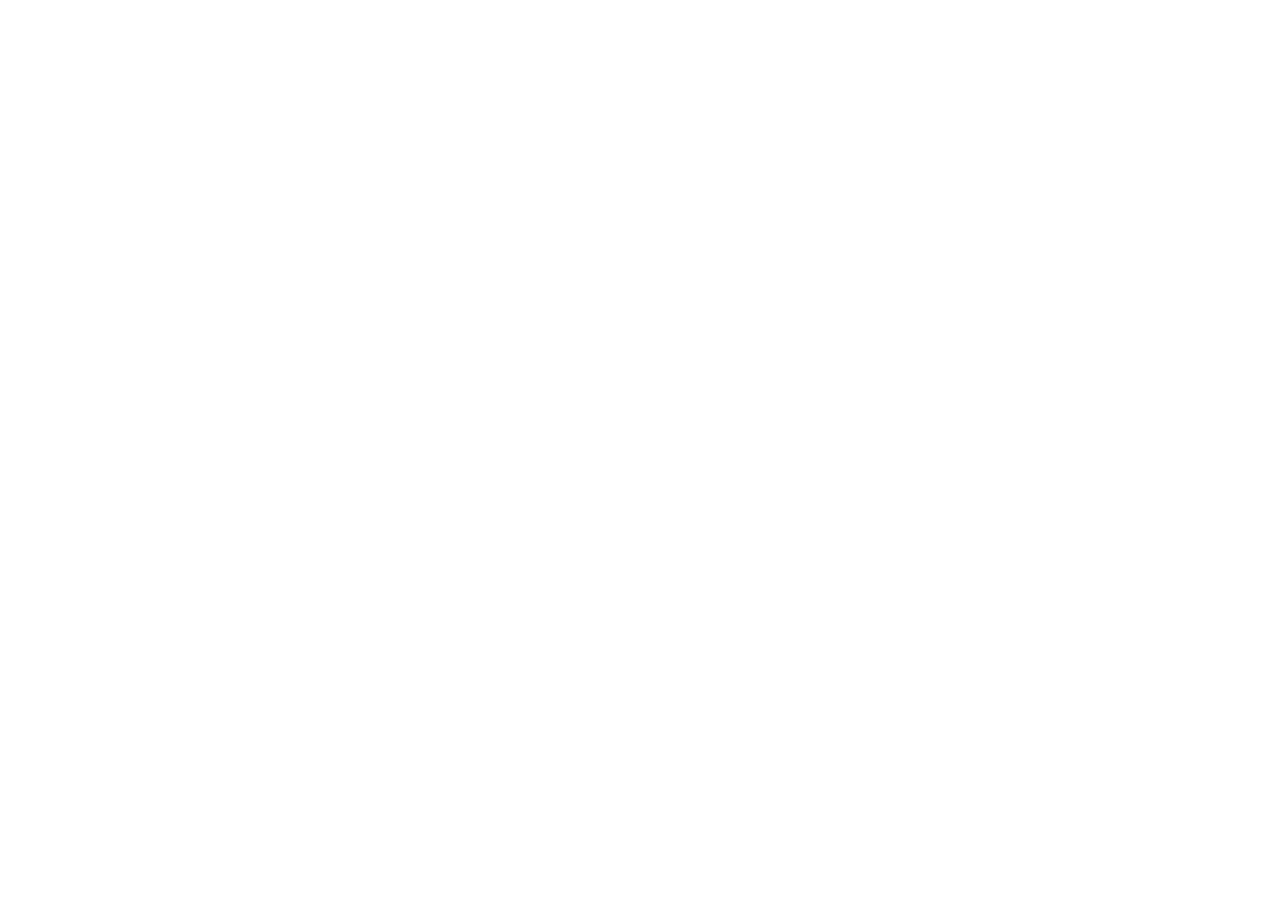
==== index.html @ a9262aef "Comenzamos" ====
<!DOCTYPE html>
<html lang="en">
<head>
    <meta charset="UTF-8">
    <meta name="viewport" content="width=device-width, initial-scale=1.0">
    <title>Document</title>
    <link rel="stylesheet" href="styles.css">
</head>
<body>
    <script src="script.js"></script>
</body>
</html>
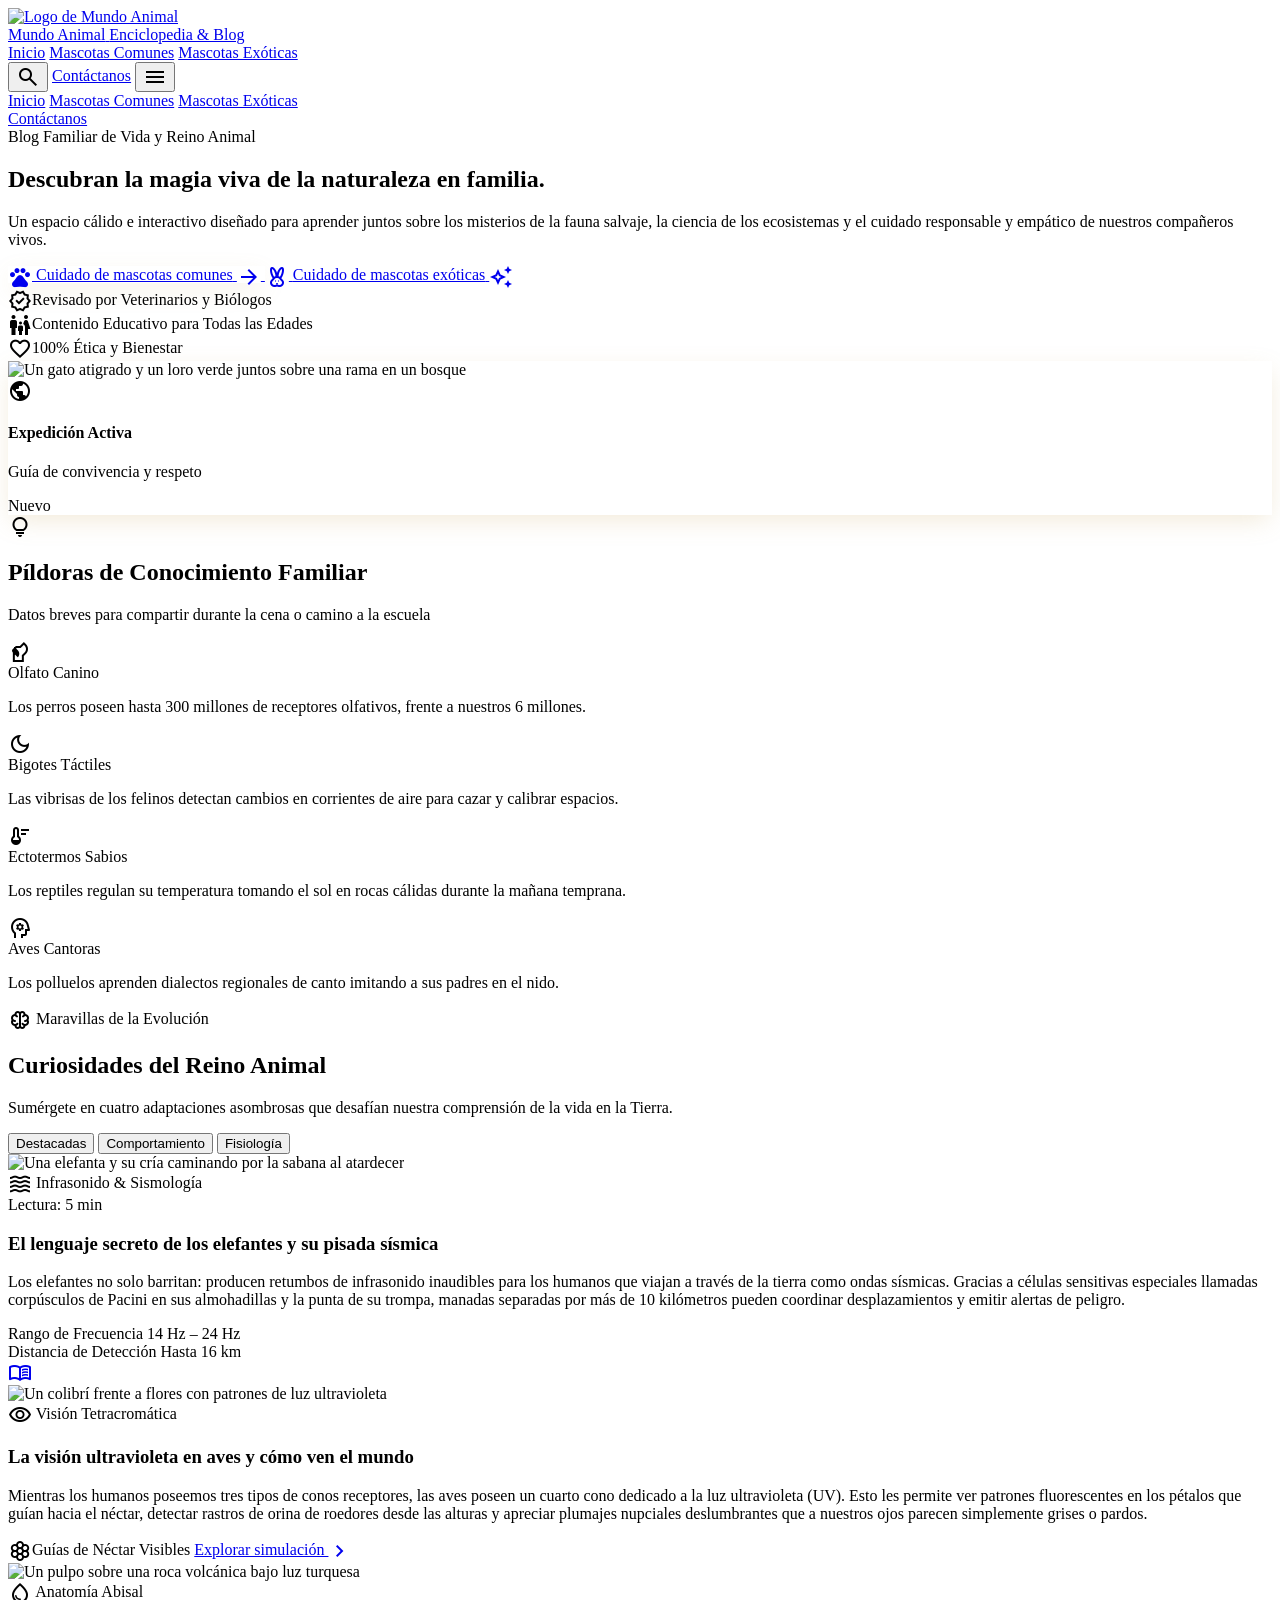
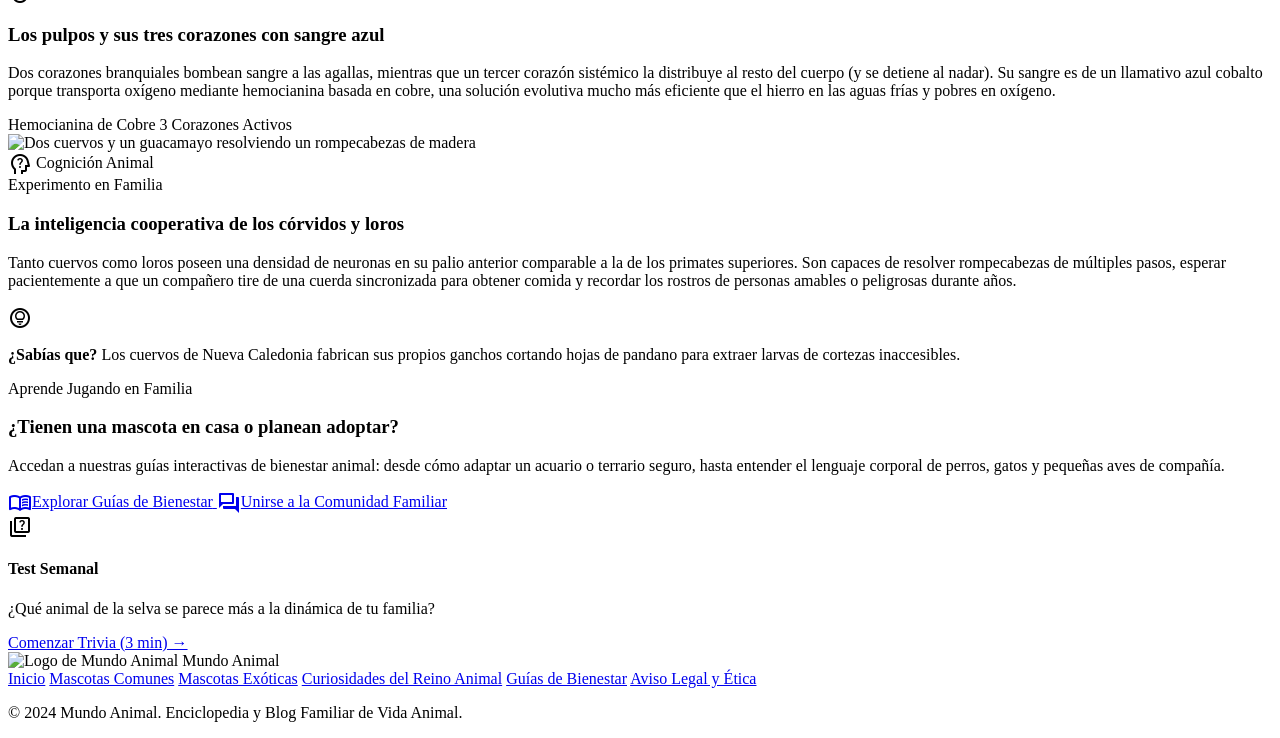
==== commit bbf113c7: "Actualiza proyecto Mundo Animal" ====
--- a/index.html
+++ b/index.html
@@ -3,9 +3,337 @@
 <head>
     <meta charset="UTF-8">
     <meta name="viewport" content="width=device-width, initial-scale=1.0">
-    <title>Document</title>
+    <title>Mundo Animal - Blog Familiar de vida y reino animal </title>
+    <link href="https://fonts.googleapis.com" rel="preconnect">
+    <link crossorigin href="https://fonts.gstatic.com" rel="preconnect">
+    <link href="https://fonts.googleapis.com/css2?family=Plus+Jakarta+Sans:wght@400;500;600;700;800&display=swap" rel="stylesheet">
+     <link href="https://fonts.googleapis.com/css2?family=Material+Symbols+Outlined:wght,FILL@100..700,0..1&display=swap" rel="stylesheet">
+
+<!-- Tailwind (CDN) y tu JavaScript (script.js lleva la configuración de Tailwind, por eso va aquí) -->
+    <script src="https://cdn.tailwindcss.com?plugins=forms,container-queries"></script>
+    <script src="script.js"></script> 
     <link rel="stylesheet" href="styles.css">
+
 </head>
+<body class="bg-background text-on-surface antialiased selection:bg-primary selection:text-surface min-h-screen flex flex-col">
+
+<!-- ================= ENCABEZADO ================= -->
+<header class="bg-surface/90 backdrop-blur-md top-0 sticky z-50 shadow-md">
+  <div class="flex justify-between items-center w-full px-6 md:px-10 max-w-7xl mx-auto h-20">
+    <a class="flex items-center gap-3 group" href="#">
+      <img alt="Logo de Mundo Animal" class="w-11 h-11 rounded-lg border border-outline-variant/40 object-cover shadow-sm group-hover:border-primary transition-colors" src="https://lh3.googleusercontent.com/aida/[base64]">
+      <div class="flex flex-col">
+        <span class="text-headline-md font-headline-md font-extrabold text-primary tracking-wide">Mundo Animal</span>
+        <span class="text-label-sm font-label-sm text-tertiary hidden sm:inline -mt-1 tracking-widest uppercase">Enciclopedia &amp; Blog</span>
+      </div>
+    </a>
+
+    <!-- Navegación escritorio -->
+    <nav class="hidden md:flex items-center space-x-6 text-label-lg font-label-lg">
+      <a class="text-primary font-bold border-b-2 border-primary pb-1" href="#">Inicio</a>
+      <a class="text-on-surface-variant hover:text-primary transition-colors pb-1" href="#">Mascotas Comunes</a>
+      <a class="text-on-surface-variant hover:text-primary transition-colors pb-1" href="#">Mascotas Exóticas</a>
+    </nav>
+
+    <div class="flex items-center space-x-3">
+      <button aria-label="Buscar" class="w-10 h-10 rounded-full flex items-center justify-center hover:text-primary hover:bg-surface-container transition-all text-on-surface-variant">
+        <span class="material-symbols-outlined">search</span>
+      </button>
+      <a class="hidden sm:inline-flex items-center justify-center px-4 py-2 rounded-lg bg-surface-container-high border border-primary/30 text-primary hover:bg-primary hover:text-surface transition-all font-label-lg text-label-lg" href="#">Contáctanos</a>
+      <button aria-label="Abrir menú" aria-expanded="false" class="md:hidden w-10 h-10 rounded-lg flex items-center justify-center text-on-surface hover:text-primary hover:bg-surface-container" id="mobile-toggle">
+        <span class="material-symbols-outlined">menu</span>
+      </button>
+    </div>
+  </div>
+
+  <!-- Menú móvil -->
+  <div class="hidden md:hidden px-6 pt-2 pb-6 bg-surface-container-low border-b border-outline-variant/30 space-y-3" id="mobile-menu">
+    <a class="block py-2 text-primary font-bold border-l-2 border-primary pl-3" href="#">Inicio</a>
+    <a class="block py-2 text-on-surface-variant hover:text-primary pl-3" href="#">Mascotas Comunes</a>
+    <a class="block py-2 text-on-surface-variant hover:text-primary pl-3" href="#">Mascotas Exóticas</a>
+    <div class="pt-2">
+      <a class="w-full inline-flex justify-center items-center py-2.5 rounded-lg bg-primary text-surface font-label-lg text-label-lg font-bold" href="#">Contáctanos</a>
+    </div>
+  </div>
+</header>
+
+<main class="flex-grow">
+
+  <!-- ================= HERO ================= -->
+  <section class="relative overflow-hidden pt-12 md:pt-20 pb-16 md:pb-24 px-6 md:px-10 max-w-7xl mx-auto">
+    <div class="absolute -top-24 left-1/4 w-96 h-96 bg-tertiary-container/10 rounded-full blur-3xl pointer-events-none -z-10"></div>
+    <div class="absolute top-1/3 -right-20 w-96 h-96 bg-secondary-container/20 rounded-full blur-3xl pointer-events-none -z-10"></div>
+
+    <div class="grid grid-cols-1 lg:grid-cols-12 gap-10 items-center">
+      <div class="lg:col-span-7 space-y-6">
+        <div class="inline-flex items-center gap-2 px-3 py-1 rounded-full bg-secondary-container/60 border border-outline-variant/40">
+          <span class="w-2 h-2 rounded-full bg-tertiary animate-pulse"></span>
+          <span class="text-label-sm font-label-sm text-primary tracking-wider uppercase">Blog Familiar de Vida y Reino Animal</span>
+        </div>
+
+        <h1 class="text-headline-xl-mobile md:text-display-lg font-display-lg text-on-background tracking-tight">
+          Descubran la magia viva de la <span class="text-primary underline decoration-primary/40 underline-offset-8">naturaleza</span> en familia.
+        </h1>
+
+        <p class="text-body-lg font-body-lg text-on-surface-variant max-w-2xl leading-relaxed">
+          Un espacio cálido e interactivo diseñado para aprender juntos sobre los misterios de la fauna salvaje, la ciencia de los ecosistemas y el cuidado responsable y empático de nuestros compañeros vivos.
+        </p>
+
+        <div class="pt-4 flex flex-col sm:flex-row gap-4">
+          <a class="inline-flex items-center justify-center gap-3 px-6 py-4 rounded-xl bg-primary text-on-primary-fixed font-label-lg text-label-lg font-bold gold-glow gold-glow-hover transition-all group" href="#">
+            <span class="material-symbols-outlined text-on-primary-fixed">pets</span>
+            <span>Cuidado de mascotas comunes</span>
+            <span class="material-symbols-outlined group-hover:translate-x-1 transition-transform">arrow_forward</span>
+          </a>
+          <a class="inline-flex items-center justify-center gap-3 px-6 py-4 rounded-xl bg-surface-container-high border-2 border-primary/80 text-primary font-label-lg text-label-lg font-bold hover:bg-secondary-container/40 hover:border-tertiary transition-all group shadow-md" href="#">
+            <span class="material-symbols-outlined text-tertiary">cruelty_free</span>
+            <span>Cuidado de mascotas exóticas</span>
+            <span class="material-symbols-outlined text-tertiary group-hover:translate-x-1 transition-transform">auto_awesome</span>
+          </a>
+        </div>
+
+        <div class="pt-4 flex flex-wrap items-center gap-6 text-on-surface-variant text-label-sm font-label-sm border-t border-outline-variant/30">
+          <div class="flex items-center gap-2"><span class="material-symbols-outlined text-tertiary">verified</span><span>Revisado por Veterinarios y Biólogos</span></div>
+          <div class="flex items-center gap-2"><span class="material-symbols-outlined text-primary">family_restroom</span><span>Contenido Educativo para Todas las Edades</span></div>
+          <div class="flex items-center gap-2"><span class="material-symbols-outlined text-secondary">favorite</span><span>100% Ética y Bienestar</span></div>
+        </div>
+      </div>
+
+      <div class="lg:col-span-5 relative">
+        <div class="relative mx-auto rounded-3xl p-3 bg-surface-container-low border border-primary/20 gold-glow">
+          <div class="relative overflow-hidden rounded-2xl h-[420px]">
+            <img alt="Un gato atigrado y un loro verde juntos sobre una rama en un bosque" class="w-full h-full object-cover" src="https://lh3.googleusercontent.com/aida-public/[base64]">
+            <div class="absolute inset-0 bg-gradient-to-t from-surface-container-lowest via-transparent to-transparent"></div>
+            <div class="absolute bottom-4 left-4 right-4 bg-surface/90 backdrop-blur-md p-4 rounded-xl border border-outline-variant/30 flex items-center justify-between">
+              <div class="flex items-center gap-3">
+                <div class="w-10 h-10 rounded-lg bg-secondary-container flex items-center justify-center text-secondary">
+                  <span class="material-symbols-outlined">public</span>
+                </div>
+                <div>
+                  <h4 class="text-headline-sm font-headline-sm text-primary leading-tight">Expedición Activa</h4>
+                  <p class="text-body-sm font-body-sm text-on-surface-variant">Guía de convivencia y respeto</p>
+                </div>
+              </div>
+              <span class="px-2.5 py-1 rounded-full bg-tertiary-container/30 text-tertiary text-label-sm font-label-sm border border-tertiary/30">Nuevo</span>
+            </div>
+          </div>
+          <div class="absolute -bottom-2 -left-2 w-8 h-8 border-b-2 border-l-2 border-primary rounded-bl-xl pointer-events-none"></div>
+          <div class="absolute -top-2 -right-2 w-8 h-8 border-t-2 border-r-2 border-tertiary rounded-tr-xl pointer-events-none"></div>
+        </div>
+      </div>
+    </div>
+  </section>
+
+  <!-- ================= PÍLDORAS DE CONOCIMIENTO ================= -->
+  <section class="py-6 bg-surface-container-lowest/80 border-y border-outline-variant/20">
+    <div class="max-w-7xl mx-auto px-6 md:px-10">
+      <div class="flex flex-col md:flex-row md:items-center justify-between gap-4 mb-4">
+        <div class="flex items-center gap-2">
+          <span class="material-symbols-outlined text-primary">lightbulb</span>
+          <h2 class="text-headline-sm font-headline-sm text-on-background">Píldoras de Conocimiento Familiar</h2>
+        </div>
+        <p class="text-body-sm font-body-sm text-on-surface-variant">Datos breves para compartir durante la cena o camino a la escuela</p>
+      </div>
+
+      <div class="grid grid-cols-1 sm:grid-cols-2 lg:grid-cols-4 gap-4">
+        <div class="p-4 rounded-xl bg-surface-container border border-outline-variant/30 flex items-start gap-3 hover:border-primary/50 transition-colors">
+          <div class="w-8 h-8 rounded-full bg-primary/20 text-primary flex items-center justify-center shrink-0 mt-0.5"><span class="material-symbols-outlined text-sm">sound_detection_dog_barking</span></div>
+          <div>
+            <span class="text-label-sm font-label-sm text-tertiary">Olfato Canino</span>
+            <p class="text-body-sm font-body-sm text-on-surface mt-1">Los perros poseen hasta 300 millones de receptores olfativos, frente a nuestros 6 millones.</p>
+          </div>
+        </div>
+        <div class="p-4 rounded-xl bg-surface-container border border-outline-variant/30 flex items-start gap-3 hover:border-primary/50 transition-colors">
+          <div class="w-8 h-8 rounded-full bg-tertiary/20 text-tertiary flex items-center justify-center shrink-0 mt-0.5"><span class="material-symbols-outlined text-sm">dark_mode</span></div>
+          <div>
+            <span class="text-label-sm font-label-sm text-primary">Bigotes Táctiles</span>
+            <p class="text-body-sm font-body-sm text-on-surface mt-1">Las vibrisas de los felinos detectan cambios en corrientes de aire para cazar y calibrar espacios.</p>
+          </div>
+        </div>
+        <div class="p-4 rounded-xl bg-surface-container border border-outline-variant/30 flex items-start gap-3 hover:border-primary/50 transition-colors">
+          <div class="w-8 h-8 rounded-full bg-secondary-container text-secondary flex items-center justify-center shrink-0 mt-0.5"><span class="material-symbols-outlined text-sm">thermostat</span></div>
+          <div>
+            <span class="text-label-sm font-label-sm text-secondary">Ectotermos Sabios</span>
+            <p class="text-body-sm font-body-sm text-on-surface mt-1">Los reptiles regulan su temperatura tomando el sol en rocas cálidas durante la mañana temprana.</p>
+          </div>
+        </div>
+        <div class="p-4 rounded-xl bg-surface-container border border-outline-variant/30 flex items-start gap-3 hover:border-primary/50 transition-colors">
+          <div class="w-8 h-8 rounded-full bg-primary/20 text-primary flex items-center justify-center shrink-0 mt-0.5"><span class="material-symbols-outlined text-sm">psychology</span></div>
+          <div>
+            <span class="text-label-sm font-label-sm text-tertiary">Aves Cantoras</span>
+            <p class="text-body-sm font-body-sm text-on-surface mt-1">Los polluelos aprenden dialectos regionales de canto imitando a sus padres en el nido.</p>
+          </div>
+        </div>
+      </div>
+    </div>
+  </section>
+
+  <!-- ================= CURIOSIDADES DEL REINO ANIMAL ================= -->
+  <section class="py-16 md:py-24 px-6 md:px-10 max-w-7xl mx-auto">
+    <div class="flex flex-col md:flex-row md:items-end justify-between mb-12 gap-6">
+      <div>
+        <div class="inline-flex items-center gap-2 px-3 py-1 rounded-full bg-surface-container border border-tertiary/30 mb-3">
+          <span class="material-symbols-outlined text-tertiary text-sm">neurology</span>
+          <span class="text-label-sm font-label-sm text-tertiary uppercase tracking-wider">Maravillas de la Evolución</span>
+        </div>
+        <h2 class="text-headline-xl-mobile md:text-headline-xl font-headline-xl text-on-background">Curiosidades del Reino Animal</h2>
+        <p class="text-body-md font-body-md text-on-surface-variant max-w-xl mt-2">Sumérgete en cuatro adaptaciones asombrosas que desafían nuestra comprensión de la vida en la Tierra.</p>
+      </div>
+
+      <!-- Filtros (los maneja script.js) -->
+      <div class="flex flex-wrap items-center gap-2">
+        <button class="px-4 py-1.5 rounded-full bg-tertiary text-surface-container-lowest font-label-md text-label-md font-bold transition-all" data-filtro="todas">Destacadas</button>
+        <button class="px-4 py-1.5 rounded-full bg-secondary-container/50 text-primary border border-outline-variant/30 font-label-md text-label-md hover:bg-secondary-container transition-all" data-filtro="comportamiento">Comportamiento</button>
+        <button class="px-4 py-1.5 rounded-full bg-secondary-container/50 text-primary border border-outline-variant/30 font-label-md text-label-md hover:bg-secondary-container transition-all" data-filtro="fisiologia">Fisiología</button>
+      </div>
+    </div>
+
+    <div class="grid grid-cols-1 md:grid-cols-12 gap-6">
+
+      <!-- Tarjeta 1: Elefantes -->
+      <article class="md:col-span-7 rounded-2xl bg-surface-container-low border border-primary/20 p-6 flex flex-col justify-between hover:border-primary/60 transition-all group overflow-hidden relative" data-categoria="comportamiento">
+        <div class="relative overflow-hidden rounded-xl h-64 mb-6">
+          <img alt="Una elefanta y su cría caminando por la sabana al atardecer" class="w-full h-full object-cover group-hover:scale-105 transition-transform duration-500" src="https://lh3.googleusercontent.com/aida-public/[base64]">
+          <div class="absolute top-3 left-3 px-3 py-1 rounded-full bg-surface-container-lowest/80 backdrop-blur-md border border-tertiary/40 flex items-center gap-1.5">
+            <span class="material-symbols-outlined text-tertiary text-xs">waves</span>
+            <span class="text-label-sm font-label-sm text-tertiary">Infrasonido &amp; Sismología</span>
+          </div>
+          <div class="absolute bottom-3 right-3 px-2.5 py-1 rounded bg-surface/90 text-primary text-label-sm font-label-sm">Lectura: 5 min</div>
+        </div>
+        <div class="space-y-3">
+          <h3 class="text-headline-md font-headline-md text-primary group-hover:text-primary-fixed transition-colors">El lenguaje secreto de los elefantes y su pisada sísmica</h3>
+          <p class="text-body-md font-body-md text-on-surface-variant leading-relaxed">Los elefantes no solo barritan: producen retumbos de infrasonido inaudibles para los humanos que viajan a través de la tierra como ondas sísmicas. Gracias a células sensitivas especiales llamadas corpúsculos de Pacini en sus almohadillas y la punta de su trompa, manadas separadas por más de 10 kilómetros pueden coordinar desplazamientos y emitir alertas de peligro.</p>
+          <div class="mt-4 p-4 rounded-xl bg-secondary-container/40 border-t-2 border-tertiary flex items-center justify-between">
+            <div>
+              <span class="text-label-sm font-label-sm text-tertiary block">Rango de Frecuencia</span>
+              <span class="text-headline-sm font-headline-sm text-primary font-bold">14 Hz – 24 Hz</span>
+            </div>
+            <div class="text-right">
+              <span class="text-label-sm font-label-sm text-secondary block">Distancia de Detección</span>
+              <span class="text-headline-sm font-headline-sm text-on-surface font-bold">Hasta 16 km</span>
+            </div>
+            <a class="p-2 rounded-lg bg-surface-container hover:bg-tertiary hover:text-surface transition-colors text-primary flex items-center justify-center" href="#"><span class="material-symbols-outlined">menu_book</span></a>
+          </div>
+        </div>
+      </article>
+
+      <!-- Tarjeta 2: Visión UV -->
+      <article class="md:col-span-5 rounded-2xl bg-surface-container-low border border-primary/20 p-6 flex flex-col justify-between hover:border-tertiary/60 transition-all group overflow-hidden" data-categoria="fisiologia">
+        <div class="relative overflow-hidden rounded-xl h-48 mb-5">
+          <img alt="Un colibrí frente a flores con patrones de luz ultravioleta" class="w-full h-full object-cover group-hover:scale-105 transition-transform duration-500" src="https://lh3.googleusercontent.com/aida-public/[base64]">
+          <div class="absolute top-3 left-3 px-3 py-1 rounded-full bg-surface-container-lowest/80 backdrop-blur-md border border-secondary/40 flex items-center gap-1.5">
+            <span class="material-symbols-outlined text-secondary text-xs">visibility</span>
+            <span class="text-label-sm font-label-sm text-secondary">Visión Tetracromática</span>
+          </div>
+        </div>
+        <div class="space-y-3">
+          <h3 class="text-headline-md font-headline-md text-primary group-hover:text-tertiary transition-colors">La visión ultravioleta en aves y cómo ven el mundo</h3>
+          <p class="text-body-sm font-body-sm text-on-surface-variant leading-relaxed">Mientras los humanos poseemos tres tipos de conos receptores, las aves poseen un cuarto cono dedicado a la luz ultravioleta (UV). Esto les permite ver patrones fluorescentes en los pétalos que guían hacia el néctar, detectar rastros de orina de roedores desde las alturas y apreciar plumajes nupciales deslumbrantes que a nuestros ojos parecen simplemente grises o pardos.</p>
+          <div class="pt-2 flex items-center justify-between border-t border-outline-variant/30 text-label-sm font-label-sm">
+            <span class="text-tertiary flex items-center gap-1"><span class="material-symbols-outlined text-xs">filter_vintage</span>Guías de Néctar Visibles</span>
+            <a class="text-primary hover:text-tertiary flex items-center gap-1 font-bold" href="#">Explorar simulación <span class="material-symbols-outlined text-xs">chevron_right</span></a>
+          </div>
+        </div>
+      </article>
+
+      <!-- Tarjeta 3: Pulpos -->
+      <article class="md:col-span-5 rounded-2xl bg-surface-container-low border border-primary/20 p-6 flex flex-col justify-between hover:border-tertiary/60 transition-all group overflow-hidden" data-categoria="fisiologia">
+        <div class="relative overflow-hidden rounded-xl h-48 mb-5">
+          <img alt="Un pulpo sobre una roca volcánica bajo luz turquesa" class="w-full h-full object-cover group-hover:scale-105 transition-transform duration-500" src="https://lh3.googleusercontent.com/aida-public/[base64]">
+          <div class="absolute top-3 left-3 px-3 py-1 rounded-full bg-surface-container-lowest/80 backdrop-blur-md border border-tertiary/40 flex items-center gap-1.5">
+            <span class="material-symbols-outlined text-tertiary text-xs">water_drop</span>
+            <span class="text-label-sm font-label-sm text-tertiary">Anatomía Abisal</span>
+          </div>
+        </div>
+        <div class="space-y-3">
+          <h3 class="text-headline-md font-headline-md text-primary group-hover:text-tertiary transition-colors">Los pulpos y sus tres corazones con sangre azul</h3>
+          <p class="text-body-sm font-body-sm text-on-surface-variant leading-relaxed">Dos corazones branquiales bombean sangre a las agallas, mientras que un tercer corazón sistémico la distribuye al resto del cuerpo (y se detiene al nadar). Su sangre es de un llamativo azul cobalto porque transporta oxígeno mediante hemocianina basada en cobre, una solución evolutiva mucho más eficiente que el hierro en las aguas frías y pobres en oxígeno.</p>
+          <div class="pt-2 flex items-center justify-between border-t border-outline-variant/30 text-label-sm font-label-sm">
+            <span class="text-tertiary">Hemocianina de Cobre</span>
+            <span class="text-primary font-bold">3 Corazones Activos</span>
+          </div>
+        </div>
+      </article>
+
+      <!-- Tarjeta 4: Córvidos y loros -->
+      <article class="md:col-span-7 rounded-2xl bg-surface-container-low border border-primary/20 p-6 flex flex-col justify-between hover:border-primary/60 transition-all group overflow-hidden" data-categoria="comportamiento">
+        <div class="relative overflow-hidden rounded-xl h-64 mb-6">
+          <img alt="Dos cuervos y un guacamayo resolviendo un rompecabezas de madera" class="w-full h-full object-cover group-hover:scale-105 transition-transform duration-500" src="https://lh3.googleusercontent.com/aida-public/[base64]">
+          <div class="absolute top-3 left-3 px-3 py-1 rounded-full bg-surface-container-lowest/80 backdrop-blur-md border border-primary/40 flex items-center gap-1.5">
+            <span class="material-symbols-outlined text-primary text-xs">psychology_alt</span>
+            <span class="text-label-sm font-label-sm text-primary">Cognición Animal</span>
+          </div>
+          <div class="absolute bottom-3 right-3 px-2.5 py-1 rounded bg-surface/90 text-tertiary text-label-sm font-label-sm">Experimento en Familia</div>
+        </div>
+        <div class="space-y-3">
+          <h3 class="text-headline-md font-headline-md text-primary group-hover:text-primary-fixed transition-colors">La inteligencia cooperativa de los córvidos y loros</h3>
+          <p class="text-body-md font-body-md text-on-surface-variant leading-relaxed">Tanto cuervos como loros poseen una densidad de neuronas en su palio anterior comparable a la de los primates superiores. Son capaces de resolver rompecabezas de múltiples pasos, esperar pacientemente a que un compañero tire de una cuerda sincronizada para obtener comida y recordar los rostros de personas amables o peligrosas durante años.</p>
+          <div class="mt-4 p-4 rounded-xl bg-surface-container border border-outline-variant/30 flex items-center gap-4">
+            <div class="w-10 h-10 rounded-full bg-primary/20 flex items-center justify-center text-primary shrink-0"><span class="material-symbols-outlined">lightbulb_circle</span></div>
+            <p class="text-body-sm font-body-sm text-on-surface"><strong>¿Sabías que?</strong> Los cuervos de Nueva Caledonia fabrican sus propios ganchos cortando hojas de pandano para extraer larvas de cortezas inaccesibles.</p>
+          </div>
+        </div>
+      </article>
+
+    </div>
+  </section>
+
+  <!-- ================= BANNER DE COMUNIDAD ================= -->
+  <section class="py-12 bg-surface-container-lowest">
+    <div class="max-w-7xl mx-auto px-6 md:px-10">
+      <div class="rounded-3xl bg-gradient-to-r from-surface-container to-secondary-container/40 border border-primary/30 p-8 md:p-12 relative overflow-hidden">
+        <div class="absolute -right-10 -bottom-10 w-64 h-64 bg-tertiary/10 rounded-full blur-2xl pointer-events-none"></div>
+        <div class="grid grid-cols-1 lg:grid-cols-12 gap-8 items-center relative z-10">
+          <div class="lg:col-span-8 space-y-4">
+            <span class="text-label-sm font-label-sm text-tertiary uppercase tracking-widest font-bold">Aprende Jugando en Familia</span>
+            <h3 class="text-headline-lg font-headline-lg text-on-background">¿Tienen una mascota en casa o planean adoptar?</h3>
+            <p class="text-body-md font-body-md text-on-surface-variant max-w-2xl">Accedan a nuestras guías interactivas de bienestar animal: desde cómo adaptar un acuario o terrario seguro, hasta entender el lenguaje corporal de perros, gatos y pequeñas aves de compañía.</p>
+            <div class="pt-2 flex flex-wrap gap-3">
+              <a class="px-5 py-3 rounded-xl bg-primary text-on-primary-fixed font-label-lg text-label-lg font-bold hover:bg-primary-fixed transition-colors inline-flex items-center gap-2" href="#">
+                <span class="material-symbols-outlined text-sm">menu_book</span><span>Explorar Guías de Bienestar</span>
+              </a>
+              <a class="px-5 py-3 rounded-xl bg-surface-container-high border border-outline-variant/40 text-on-surface hover:text-primary font-label-lg text-label-lg font-bold transition-colors inline-flex items-center gap-2" href="#">
+                <span class="material-symbols-outlined text-sm">forum</span><span>Unirse a la Comunidad Familiar</span>
+              </a>
+            </div>
+          </div>
+          <div class="lg:col-span-4 flex justify-center lg:justify-end">
+            <div class="p-6 rounded-2xl bg-surface/90 border border-primary/20 text-center max-w-xs space-y-3 shadow-xl">
+              <div class="w-14 h-14 mx-auto rounded-full bg-primary/20 text-primary flex items-center justify-center"><span class="material-symbols-outlined text-2xl">quiz</span></div>
+              <h4 class="text-headline-sm font-headline-sm text-primary">Test Semanal</h4>
+              <p class="text-body-sm font-body-sm text-on-surface-variant">¿Qué animal de la selva se parece más a la dinámica de tu familia?</p>
+              <a class="inline-block text-tertiary font-label-md text-label-md font-bold hover:underline" href="#">Comenzar Trivia (3 min) →</a>
+            </div>
+          </div>
+        </div>
+      </div>
+    </div>
+  </section>
+</main>
+
+<!-- ================= PIE DE PÁGINA ================= -->
+<footer class="bg-surface-container-lowest border-t border-outline-variant/20">
+  <div class="w-full px-6 md:px-12 py-12 max-w-7xl mx-auto flex flex-col md:flex-row justify-between items-center gap-6">
+    <div class="flex items-center gap-3">
+      <img alt="Logo de Mundo Animal" class="w-9 h-9 rounded-md border border-outline-variant/30 object-cover" src="https://lh3.googleusercontent.com/aida/[base64]">
+      <span class="text-headline-sm font-headline-sm font-bold text-primary">Mundo Animal</span>
+    </div>
+    <nav class="flex flex-wrap justify-center gap-x-6 gap-y-2 text-label-md font-label-md text-on-surface-variant">
+      <a class="text-primary underline opacity-80 hover:opacity-100 transition-opacity" href="#">Inicio</a>
+      <a class="hover:text-primary opacity-80 hover:opacity-100 transition-opacity" href="#">Mascotas Comunes</a>
+      <a class="hover:text-primary opacity-80 hover:opacity-100 transition-opacity" href="#">Mascotas Exóticas</a>
+      <a class="hover:text-primary opacity-80 hover:opacity-100 transition-opacity" href="#">Curiosidades del Reino Animal</a>
+      <a class="hover:text-primary opacity-80 hover:opacity-100 transition-opacity" href="#">Guías de Bienestar</a>
+      <a class="hover:text-primary opacity-80 hover:opacity-100 transition-opacity" href="#">Aviso Legal y Ética</a>
+    </nav>
+    <div class="text-body-sm font-body-sm text-on-surface-variant text-center md:text-right">
+      <p>© 2024 Mundo Animal. Enciclopedia y Blog Familiar de Vida Animal.</p>
+    </div>
+  </div>
+</footer>
+
+</body>
+</html>
 <body>
     <script src="script.js"></script>
 </body>
--- a/styles.css
+++ b/styles.css
@@ -0,0 +1,24 @@
+.material-symbols-outlined {
+  font-variation-settings: 'FILL' 0, 'wght' 400, 'GRAD' 0, 'opsz' 24;
+  display: inline-block;
+  vertical-align: middle;
+  line-height: 1;
+}
+ 
+.gold-glow {
+  box-shadow: 0 8px 24px -4px rgba(201, 169, 97, 0.25);
+}
+ 
+.gold-glow-hover:hover {
+  box-shadow: 0 12px 28px -4px rgba(201, 169, 97, 0.4);
+}
+ 
+.turq-glow {
+  box-shadow: 0 8px 24px -4px rgba(42, 157, 143, 0.25);
+}
+ 
+/* Tarjetas ocultas por el filtro */
+.card-oculta {
+  display: none;
+}
+ 
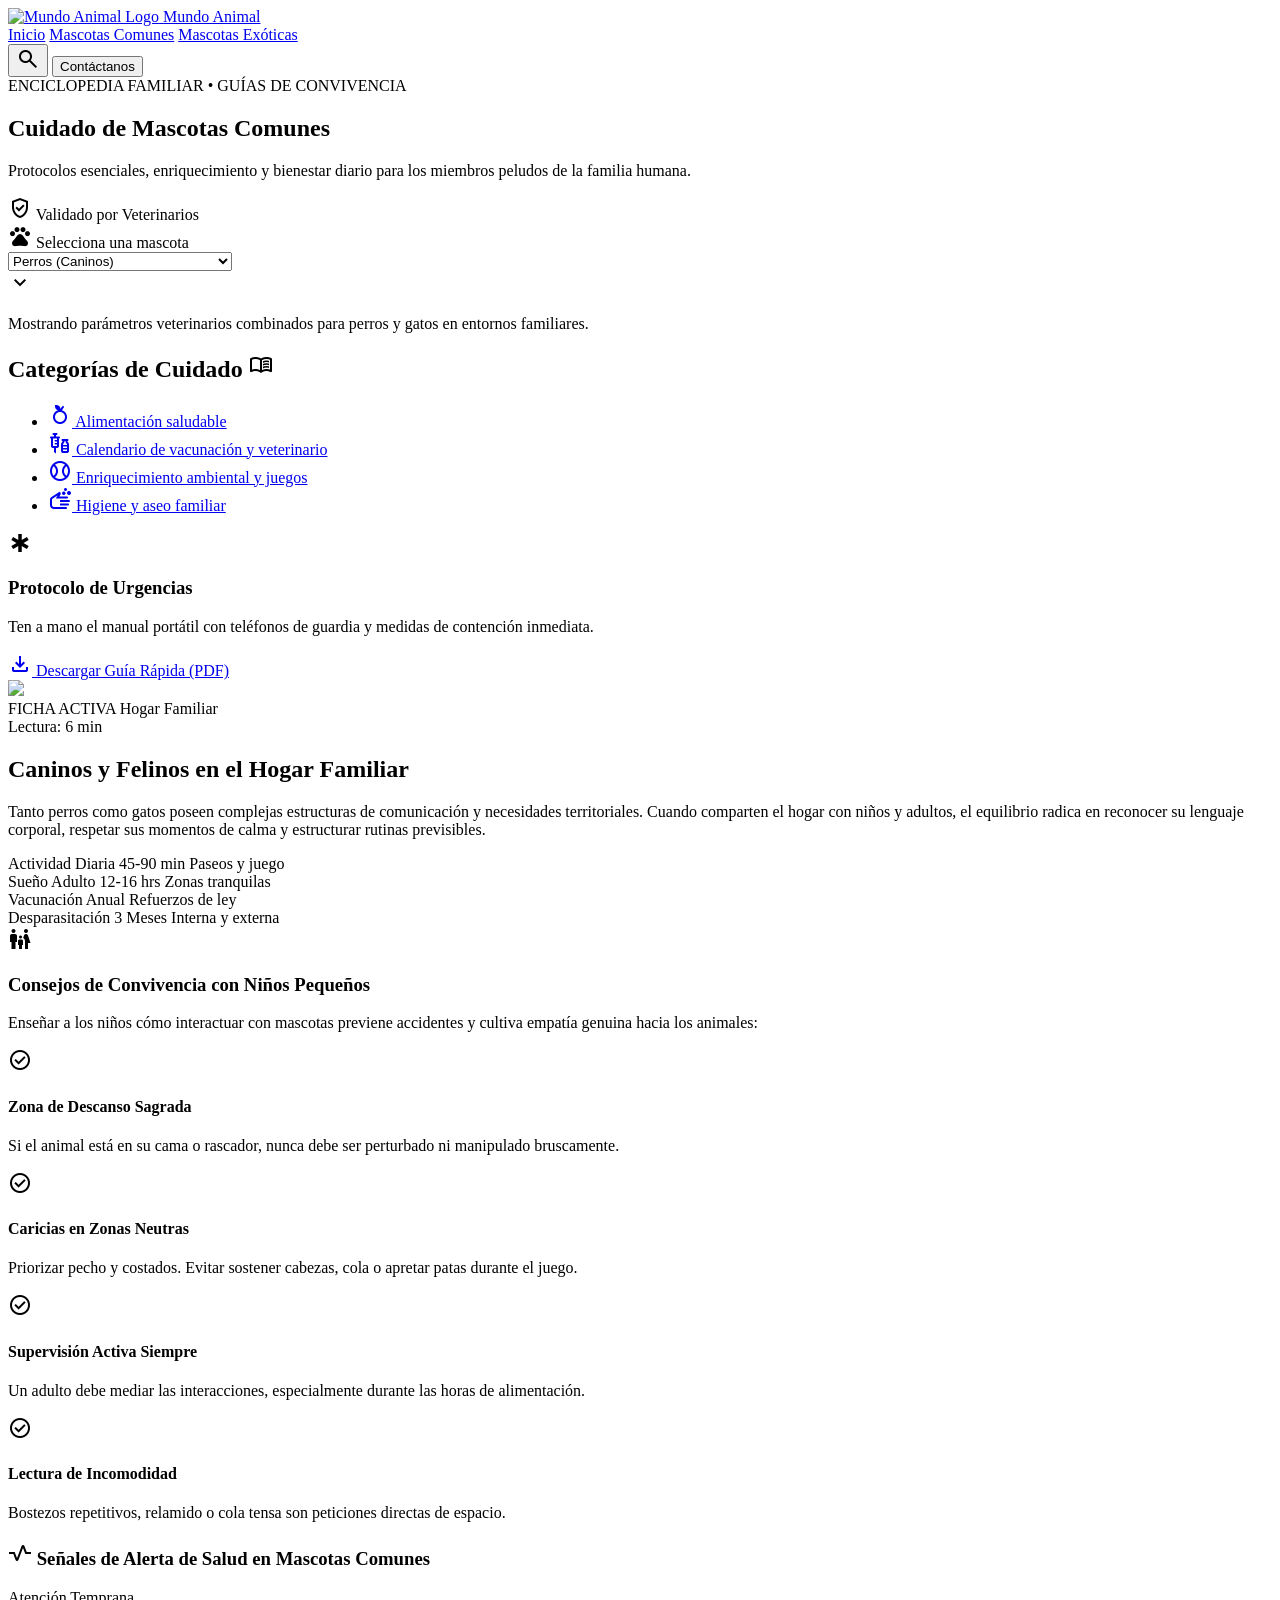
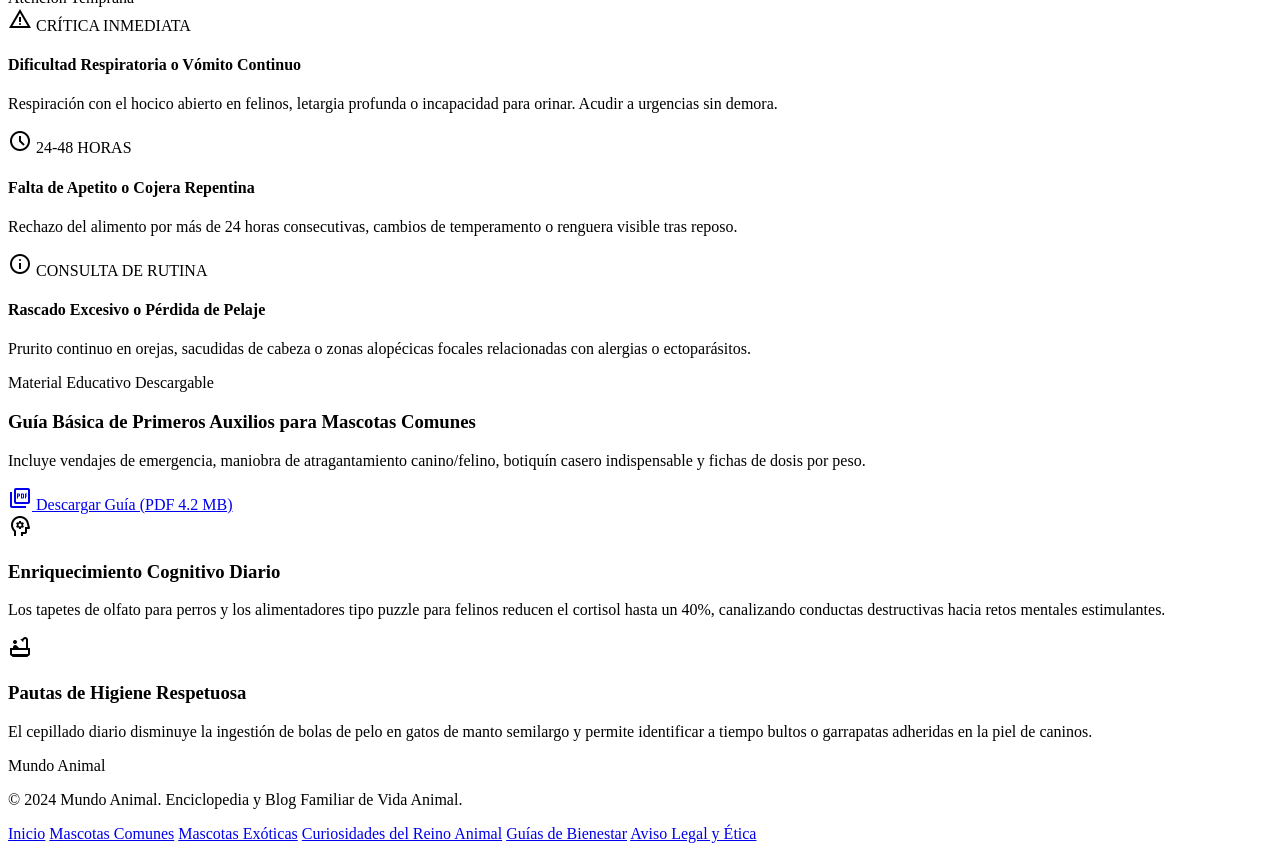
==== commit bfc927dd: "primer commit" ====
--- a/index.html
+++ b/index.html
@@ -1,340 +1,340 @@
-<!DOCTYPE html>
-<html lang="en">
-<head>
-    <meta charset="UTF-8">
-    <meta name="viewport" content="width=device-width, initial-scale=1.0">
-    <title>Mundo Animal - Blog Familiar de vida y reino animal </title>
-    <link href="https://fonts.googleapis.com" rel="preconnect">
-    <link crossorigin href="https://fonts.gstatic.com" rel="preconnect">
-    <link href="https://fonts.googleapis.com/css2?family=Plus+Jakarta+Sans:wght@400;500;600;700;800&display=swap" rel="stylesheet">
-     <link href="https://fonts.googleapis.com/css2?family=Material+Symbols+Outlined:wght,FILL@100..700,0..1&display=swap" rel="stylesheet">
+<!DOCTYPE html><html class="dark" lang="es"><head>
+<meta charset="utf-8">
+<meta content="width=device-width, initial-scale=1.0" name="viewport">
+<title>Mundo Animal - Cuidado de Mascotas Comunes</title>
+<!-- Fonts & Material Symbols -->
+<link href="https://fonts.googleapis.com" rel="preconnect">
+<link crossorigin="" href="https://fonts.gstatic.com" rel="preconnect">
+<link href="https://fonts.googleapis.com/css2?family=Plus+Jakarta+Sans:wght@400;500;600;700;800&amp;display=swap" rel="stylesheet">
+<link href="https://fonts.googleapis.com/css2?family=Material+Symbols+Outlined:wght,FILL@100..700,0..1&amp;display=swap" rel="stylesheet">
+<script src="https://cdn.tailwindcss.com?plugins=forms,container-queries"></script>
+<script src="script.js"></script>
+<link rel="stylesheet" href="styles.css">
+</head>
+<body class="bg-background text-on-background min-h-screen flex flex-col font-body-md text-body-md antialiased selection:bg-primary selection:text-on-primary">
+<!-- TOP APP BAR (Shared Component) -->
+<header class="bg-surface/90 dark:bg-surface/90 backdrop-blur-md docked full-width top-0 sticky z-50 shadow-md">
+<div class="flex justify-between items-center w-full px-6 md:px-10 max-w-7xl mx-auto h-20">
+<!-- Brand Identity -->
+<a class="flex items-center gap-3 group" href="#">
+<img alt="Mundo Animal Logo" class="h-10 w-10 object-contain rounded-md shadow-sm transition-transform group-hover:scale-105 duration-200" src="https://lh3.googleusercontent.com/aida/[base64]">
+<span class="text-headline-md font-headline-md font-extrabold text-primary dark:text-primary tracking-wide">Mundo Animal</span>
+</a>
+<!-- Navigation links (Desktop) -->
+<nav class="hidden md:flex items-center gap-8">
+<a class="text-on-surface-variant dark:text-on-surface-variant hover:text-primary transition-colors pb-1 text-label-lg font-label-lg" href="#">Inicio</a>
+<a class="text-primary dark:text-primary font-bold border-b-2 border-primary pb-1 text-label-lg font-label-lg" href="#">Mascotas Comunes</a>
+<a class="text-on-surface-variant dark:text-on-surface-variant hover:text-primary transition-colors pb-1 text-label-lg font-label-lg" href="#">Mascotas Exóticas</a>
 
-<!-- Tailwind (CDN) y tu JavaScript (script.js lleva la configuración de Tailwind, por eso va aquí) -->
-    <script src="https://cdn.tailwindcss.com?plugins=forms,container-queries"></script>
-    <script src="script.js"></script> 
-    <link rel="stylesheet" href="styles.css">
 
-</head>
-<body class="bg-background text-on-surface antialiased selection:bg-primary selection:text-surface min-h-screen flex flex-col">
+</nav>
+<!-- Trailing Action Icons & Primary CTA -->
+<div class="flex items-center gap-4">
 
-<!-- ================= ENCABEZADO ================= -->
-<header class="bg-surface/90 backdrop-blur-md top-0 sticky z-50 shadow-md">
-  <div class="flex justify-between items-center w-full px-6 md:px-10 max-w-7xl mx-auto h-20">
-    <a class="flex items-center gap-3 group" href="#">
-      <img alt="Logo de Mundo Animal" class="w-11 h-11 rounded-lg border border-outline-variant/40 object-cover shadow-sm group-hover:border-primary transition-colors" src="https://lh3.googleusercontent.com/aida/[base64]">
-      <div class="flex flex-col">
-        <span class="text-headline-md font-headline-md font-extrabold text-primary tracking-wide">Mundo Animal</span>
-        <span class="text-label-sm font-label-sm text-tertiary hidden sm:inline -mt-1 tracking-widest uppercase">Enciclopedia &amp; Blog</span>
-      </div>
-    </a>
-
-    <!-- Navegación escritorio -->
-    <nav class="hidden md:flex items-center space-x-6 text-label-lg font-label-lg">
-      <a class="text-primary font-bold border-b-2 border-primary pb-1" href="#">Inicio</a>
-      <a class="text-on-surface-variant hover:text-primary transition-colors pb-1" href="#">Mascotas Comunes</a>
-      <a class="text-on-surface-variant hover:text-primary transition-colors pb-1" href="#">Mascotas Exóticas</a>
-    </nav>
-
-    <div class="flex items-center space-x-3">
-      <button aria-label="Buscar" class="w-10 h-10 rounded-full flex items-center justify-center hover:text-primary hover:bg-surface-container transition-all text-on-surface-variant">
-        <span class="material-symbols-outlined">search</span>
-      </button>
-      <a class="hidden sm:inline-flex items-center justify-center px-4 py-2 rounded-lg bg-surface-container-high border border-primary/30 text-primary hover:bg-primary hover:text-surface transition-all font-label-lg text-label-lg" href="#">Contáctanos</a>
-      <button aria-label="Abrir menú" aria-expanded="false" class="md:hidden w-10 h-10 rounded-lg flex items-center justify-center text-on-surface hover:text-primary hover:bg-surface-container" id="mobile-toggle">
-        <span class="material-symbols-outlined">menu</span>
-      </button>
-    </div>
-  </div>
-
-  <!-- Menú móvil -->
-  <div class="hidden md:hidden px-6 pt-2 pb-6 bg-surface-container-low border-b border-outline-variant/30 space-y-3" id="mobile-menu">
-    <a class="block py-2 text-primary font-bold border-l-2 border-primary pl-3" href="#">Inicio</a>
-    <a class="block py-2 text-on-surface-variant hover:text-primary pl-3" href="#">Mascotas Comunes</a>
-    <a class="block py-2 text-on-surface-variant hover:text-primary pl-3" href="#">Mascotas Exóticas</a>
-    <div class="pt-2">
-      <a class="w-full inline-flex justify-center items-center py-2.5 rounded-lg bg-primary text-surface font-label-lg text-label-lg font-bold" href="#">Contáctanos</a>
-    </div>
-  </div>
+<button aria-label="Buscar" class="p-2 text-on-surface-variant hover:text-primary hover:bg-surface-container dark:hover:bg-surface-container rounded-full transition-all flex items-center justify-center" type="button">
+<span class="material-symbols-outlined" data-icon="search">search</span>
+</button>
+<button class="hidden sm:inline-flex items-center justify-center bg-primary text-on-primary font-label-lg text-label-lg px-5 py-2.5 rounded-lg shadow-md hover:brightness-110 active:scale-[0.98] transition-all" type="button">Contáctanos</button>
+</div>
+</div>
 </header>
-
-<main class="flex-grow">
-
-  <!-- ================= HERO ================= -->
-  <section class="relative overflow-hidden pt-12 md:pt-20 pb-16 md:pb-24 px-6 md:px-10 max-w-7xl mx-auto">
-    <div class="absolute -top-24 left-1/4 w-96 h-96 bg-tertiary-container/10 rounded-full blur-3xl pointer-events-none -z-10"></div>
-    <div class="absolute top-1/3 -right-20 w-96 h-96 bg-secondary-container/20 rounded-full blur-3xl pointer-events-none -z-10"></div>
-
-    <div class="grid grid-cols-1 lg:grid-cols-12 gap-10 items-center">
-      <div class="lg:col-span-7 space-y-6">
-        <div class="inline-flex items-center gap-2 px-3 py-1 rounded-full bg-secondary-container/60 border border-outline-variant/40">
-          <span class="w-2 h-2 rounded-full bg-tertiary animate-pulse"></span>
-          <span class="text-label-sm font-label-sm text-primary tracking-wider uppercase">Blog Familiar de Vida y Reino Animal</span>
-        </div>
-
-        <h1 class="text-headline-xl-mobile md:text-display-lg font-display-lg text-on-background tracking-tight">
-          Descubran la magia viva de la <span class="text-primary underline decoration-primary/40 underline-offset-8">naturaleza</span> en familia.
-        </h1>
-
-        <p class="text-body-lg font-body-lg text-on-surface-variant max-w-2xl leading-relaxed">
-          Un espacio cálido e interactivo diseñado para aprender juntos sobre los misterios de la fauna salvaje, la ciencia de los ecosistemas y el cuidado responsable y empático de nuestros compañeros vivos.
+<!-- SUBHEADER / BREADCRUMB HERO TILE -->
+<section class="bg-surface-container-low px-6 md:px-10 py-6">
+<div class="max-w-7xl mx-auto flex flex-col md:flex-row md:items-center justify-between gap-4">
+<div>
+<div class="flex items-center gap-2 text-label-sm font-label-sm text-tertiary mb-2">
+<span class="">ENCICLOPEDIA FAMILIAR</span>
+<span class="">•</span>
+<span class="text-on-surface-variant">GUÍAS DE CONVIVENCIA</span>
+</div>
+<h1 class="text-headline-lg font-headline-lg text-primary tracking-tight">Cuidado de Mascotas Comunes</h1>
+<p class="text-body-md font-body-md text-on-surface-variant mt-1 max-w-2xl">
+          Protocolos esenciales, enriquecimiento y bienestar diario para los miembros peludos de la familia humana.
         </p>
-
-        <div class="pt-4 flex flex-col sm:flex-row gap-4">
-          <a class="inline-flex items-center justify-center gap-3 px-6 py-4 rounded-xl bg-primary text-on-primary-fixed font-label-lg text-label-lg font-bold gold-glow gold-glow-hover transition-all group" href="#">
-            <span class="material-symbols-outlined text-on-primary-fixed">pets</span>
-            <span>Cuidado de mascotas comunes</span>
-            <span class="material-symbols-outlined group-hover:translate-x-1 transition-transform">arrow_forward</span>
+</div>
+<div class="flex items-center gap-3">
+<span class="bg-surface-container-highest px-3 py-1.5 rounded-full text-label-sm font-label-sm text-tertiary flex items-center gap-1.5">
+<span class="material-symbols-outlined text-[16px]" data-icon="verified_user">verified_user</span>
+          Validado por Veterinarios
+        </span>
+</div>
+</div>
+</section>
+<!-- MAIN VIEWPORT GRID -->
+<main class="max-w-7xl mx-auto w-full px-6 md:px-10 py-8 flex-1">
+<div class="grid grid-cols-1 lg:grid-cols-12 gap-8 items-start">
+<!-- LEFT SIDEBAR (Cols 1-4) -->
+<aside class="lg:col-span-4 space-y-6">
+<!-- Interactive Animal Selector Card -->
+<div class="bg-surface-container-low p-6 rounded-xl shadow-md space-y-4">
+<label class="block text-label-lg font-label-lg text-primary flex items-center gap-2" for="pet-selector">
+<span class="material-symbols-outlined text-tertiary" data-icon="pets">pets</span>
+            Selecciona una mascota
+          </label>
+<div class="relative">
+<select class="w-full bg-surface-container-lowest text-on-surface rounded-lg px-4 py-3 appearance-none focus:outline-none focus:ring-1 focus:ring-tertiary font-body-md text-body-md cursor-pointer pr-10" id="pet-selector">
+<option selected="" value="perros">Perros (Caninos)</option>
+<option value="gatos">Gatos (Felinos)</option>
+<option value="conejos">Conejos Enanos</option>
+<option value="aves">Aves Domésticas</option>
+<option value="peces">Peces de Agua Dulce</option>
+<option value="roedores">Roedores (Hámsteres y Cobayas)</option>
+</select>
+<div class="absolute inset-y-0 right-0 flex items-center px-3 pointer-events-none text-primary">
+<span class="material-symbols-outlined" data-icon="expand_more">expand_more</span>
+</div>
+</div>
+<p class="text-body-sm font-body-sm text-outline">
+            Mostrando parámetros veterinarios combinados para perros y gatos en entornos familiares.
+          </p>
+</div>
+<!-- Quick Navigation Menu -->
+<nav aria-label="Categorías de Cuidado" class="bg-surface-container-low p-6 rounded-xl shadow-md space-y-3">
+<h2 class="text-label-md font-label-md text-primary tracking-wider uppercase mb-4 flex items-center justify-between">
+<span class="">Categorías de Cuidado</span>
+<span class="material-symbols-outlined text-outline text-[18px]" data-icon="menu_book">menu_book</span>
+</h2>
+<ul class="space-y-1.5 font-label-lg text-label-lg">
+<li class="">
+<a class="flex items-center gap-3 px-3.5 py-3 rounded-lg bg-surface-container text-primary font-semibold hover:bg-surface-bright transition-colors group" href="#alimentacion">
+<span class="material-symbols-outlined text-tertiary group-hover:scale-110 transition-transform" data-icon="nutrition">nutrition</span>
+<span class="">Alimentación saludable</span>
+</a>
+</li>
+<li class="">
+<a class="flex items-center gap-3 px-3.5 py-3 rounded-lg text-on-surface-variant hover:text-primary hover:bg-surface-container transition-colors group" href="#vacunacion">
+<span class="material-symbols-outlined text-outline group-hover:text-primary transition-colors" data-icon="vaccines">vaccines</span>
+<span class="">Calendario de vacunación y veterinario</span>
+</a>
+</li>
+<li class="">
+<a class="flex items-center gap-3 px-3.5 py-3 rounded-lg text-on-surface-variant hover:text-primary hover:bg-surface-container transition-colors group" href="#enriquecimiento">
+<span class="material-symbols-outlined text-outline group-hover:text-primary transition-colors" data-icon="sports_baseball">sports_baseball</span>
+<span class="">Enriquecimiento ambiental y juegos</span>
+</a>
+</li>
+<li class="">
+<a class="flex items-center gap-3 px-3.5 py-3 rounded-lg text-on-surface-variant hover:text-primary hover:bg-surface-container transition-colors group" href="#higiene">
+<span class="material-symbols-outlined text-outline group-hover:text-primary transition-colors" data-icon="soap">soap</span>
+<span class="">Higiene y aseo familiar</span>
+</a>
+</li>
+</ul>
+</nav>
+<!-- Emergency Resource Quick Download Card -->
+<div class="p-6 rounded-xl bg-secondary-container/40 space-y-4">
+<div class="flex items-start gap-3">
+<span class="material-symbols-outlined text-tertiary text-3xl" data-icon="emergency">emergency</span>
+<div>
+<h3 class="text-headline-sm font-headline-sm text-primary">Protocolo de Urgencias</h3>
+<p class="text-body-sm font-body-sm text-on-surface-variant mt-1">
+                Ten a mano el manual portátil con teléfonos de guardia y medidas de contención inmediata.
+              </p>
+</div>
+</div>
+<a class="w-full inline-flex items-center justify-center gap-2 bg-primary text-on-primary font-label-lg text-label-lg px-4 py-3 rounded-lg font-bold shadow-md hover:brightness-105 active:scale-[0.98] transition-all" href="#">
+<span class="material-symbols-outlined" data-icon="download">download</span>
+            Descargar Guía Rápida (PDF)
           </a>
-          <a class="inline-flex items-center justify-center gap-3 px-6 py-4 rounded-xl bg-surface-container-high border-2 border-primary/80 text-primary font-label-lg text-label-lg font-bold hover:bg-secondary-container/40 hover:border-tertiary transition-all group shadow-md" href="#">
-            <span class="material-symbols-outlined text-tertiary">cruelty_free</span>
-            <span>Cuidado de mascotas exóticas</span>
-            <span class="material-symbols-outlined text-tertiary group-hover:translate-x-1 transition-transform">auto_awesome</span>
-          </a>
-        </div>
-
-        <div class="pt-4 flex flex-wrap items-center gap-6 text-on-surface-variant text-label-sm font-label-sm border-t border-outline-variant/30">
-          <div class="flex items-center gap-2"><span class="material-symbols-outlined text-tertiary">verified</span><span>Revisado por Veterinarios y Biólogos</span></div>
-          <div class="flex items-center gap-2"><span class="material-symbols-outlined text-primary">family_restroom</span><span>Contenido Educativo para Todas las Edades</span></div>
-          <div class="flex items-center gap-2"><span class="material-symbols-outlined text-secondary">favorite</span><span>100% Ética y Bienestar</span></div>
-        </div>
-      </div>
-
-      <div class="lg:col-span-5 relative">
-        <div class="relative mx-auto rounded-3xl p-3 bg-surface-container-low border border-primary/20 gold-glow">
-          <div class="relative overflow-hidden rounded-2xl h-[420px]">
-            <img alt="Un gato atigrado y un loro verde juntos sobre una rama en un bosque" class="w-full h-full object-cover" src="https://lh3.googleusercontent.com/aida-public/[base64]">
-            <div class="absolute inset-0 bg-gradient-to-t from-surface-container-lowest via-transparent to-transparent"></div>
-            <div class="absolute bottom-4 left-4 right-4 bg-surface/90 backdrop-blur-md p-4 rounded-xl border border-outline-variant/30 flex items-center justify-between">
-              <div class="flex items-center gap-3">
-                <div class="w-10 h-10 rounded-lg bg-secondary-container flex items-center justify-center text-secondary">
-                  <span class="material-symbols-outlined">public</span>
-                </div>
-                <div>
-                  <h4 class="text-headline-sm font-headline-sm text-primary leading-tight">Expedición Activa</h4>
-                  <p class="text-body-sm font-body-sm text-on-surface-variant">Guía de convivencia y respeto</p>
-                </div>
-              </div>
-              <span class="px-2.5 py-1 rounded-full bg-tertiary-container/30 text-tertiary text-label-sm font-label-sm border border-tertiary/30">Nuevo</span>
-            </div>
-          </div>
-          <div class="absolute -bottom-2 -left-2 w-8 h-8 border-b-2 border-l-2 border-primary rounded-bl-xl pointer-events-none"></div>
-          <div class="absolute -top-2 -right-2 w-8 h-8 border-t-2 border-r-2 border-tertiary rounded-tr-xl pointer-events-none"></div>
-        </div>
-      </div>
-    </div>
-  </section>
-
-  <!-- ================= PÍLDORAS DE CONOCIMIENTO ================= -->
-  <section class="py-6 bg-surface-container-lowest/80 border-y border-outline-variant/20">
-    <div class="max-w-7xl mx-auto px-6 md:px-10">
-      <div class="flex flex-col md:flex-row md:items-center justify-between gap-4 mb-4">
-        <div class="flex items-center gap-2">
-          <span class="material-symbols-outlined text-primary">lightbulb</span>
-          <h2 class="text-headline-sm font-headline-sm text-on-background">Píldoras de Conocimiento Familiar</h2>
-        </div>
-        <p class="text-body-sm font-body-sm text-on-surface-variant">Datos breves para compartir durante la cena o camino a la escuela</p>
-      </div>
-
-      <div class="grid grid-cols-1 sm:grid-cols-2 lg:grid-cols-4 gap-4">
-        <div class="p-4 rounded-xl bg-surface-container border border-outline-variant/30 flex items-start gap-3 hover:border-primary/50 transition-colors">
-          <div class="w-8 h-8 rounded-full bg-primary/20 text-primary flex items-center justify-center shrink-0 mt-0.5"><span class="material-symbols-outlined text-sm">sound_detection_dog_barking</span></div>
-          <div>
-            <span class="text-label-sm font-label-sm text-tertiary">Olfato Canino</span>
-            <p class="text-body-sm font-body-sm text-on-surface mt-1">Los perros poseen hasta 300 millones de receptores olfativos, frente a nuestros 6 millones.</p>
-          </div>
-        </div>
-        <div class="p-4 rounded-xl bg-surface-container border border-outline-variant/30 flex items-start gap-3 hover:border-primary/50 transition-colors">
-          <div class="w-8 h-8 rounded-full bg-tertiary/20 text-tertiary flex items-center justify-center shrink-0 mt-0.5"><span class="material-symbols-outlined text-sm">dark_mode</span></div>
-          <div>
-            <span class="text-label-sm font-label-sm text-primary">Bigotes Táctiles</span>
-            <p class="text-body-sm font-body-sm text-on-surface mt-1">Las vibrisas de los felinos detectan cambios en corrientes de aire para cazar y calibrar espacios.</p>
-          </div>
-        </div>
-        <div class="p-4 rounded-xl bg-surface-container border border-outline-variant/30 flex items-start gap-3 hover:border-primary/50 transition-colors">
-          <div class="w-8 h-8 rounded-full bg-secondary-container text-secondary flex items-center justify-center shrink-0 mt-0.5"><span class="material-symbols-outlined text-sm">thermostat</span></div>
-          <div>
-            <span class="text-label-sm font-label-sm text-secondary">Ectotermos Sabios</span>
-            <p class="text-body-sm font-body-sm text-on-surface mt-1">Los reptiles regulan su temperatura tomando el sol en rocas cálidas durante la mañana temprana.</p>
-          </div>
-        </div>
-        <div class="p-4 rounded-xl bg-surface-container border border-outline-variant/30 flex items-start gap-3 hover:border-primary/50 transition-colors">
-          <div class="w-8 h-8 rounded-full bg-primary/20 text-primary flex items-center justify-center shrink-0 mt-0.5"><span class="material-symbols-outlined text-sm">psychology</span></div>
-          <div>
-            <span class="text-label-sm font-label-sm text-tertiary">Aves Cantoras</span>
-            <p class="text-body-sm font-body-sm text-on-surface mt-1">Los polluelos aprenden dialectos regionales de canto imitando a sus padres en el nido.</p>
-          </div>
-        </div>
-      </div>
-    </div>
-  </section>
-
-  <!-- ================= CURIOSIDADES DEL REINO ANIMAL ================= -->
-  <section class="py-16 md:py-24 px-6 md:px-10 max-w-7xl mx-auto">
-    <div class="flex flex-col md:flex-row md:items-end justify-between mb-12 gap-6">
-      <div>
-        <div class="inline-flex items-center gap-2 px-3 py-1 rounded-full bg-surface-container border border-tertiary/30 mb-3">
-          <span class="material-symbols-outlined text-tertiary text-sm">neurology</span>
-          <span class="text-label-sm font-label-sm text-tertiary uppercase tracking-wider">Maravillas de la Evolución</span>
-        </div>
-        <h2 class="text-headline-xl-mobile md:text-headline-xl font-headline-xl text-on-background">Curiosidades del Reino Animal</h2>
-        <p class="text-body-md font-body-md text-on-surface-variant max-w-xl mt-2">Sumérgete en cuatro adaptaciones asombrosas que desafían nuestra comprensión de la vida en la Tierra.</p>
-      </div>
-
-      <!-- Filtros (los maneja script.js) -->
-      <div class="flex flex-wrap items-center gap-2">
-        <button class="px-4 py-1.5 rounded-full bg-tertiary text-surface-container-lowest font-label-md text-label-md font-bold transition-all" data-filtro="todas">Destacadas</button>
-        <button class="px-4 py-1.5 rounded-full bg-secondary-container/50 text-primary border border-outline-variant/30 font-label-md text-label-md hover:bg-secondary-container transition-all" data-filtro="comportamiento">Comportamiento</button>
-        <button class="px-4 py-1.5 rounded-full bg-secondary-container/50 text-primary border border-outline-variant/30 font-label-md text-label-md hover:bg-secondary-container transition-all" data-filtro="fisiologia">Fisiología</button>
-      </div>
-    </div>
-
-    <div class="grid grid-cols-1 md:grid-cols-12 gap-6">
-
-      <!-- Tarjeta 1: Elefantes -->
-      <article class="md:col-span-7 rounded-2xl bg-surface-container-low border border-primary/20 p-6 flex flex-col justify-between hover:border-primary/60 transition-all group overflow-hidden relative" data-categoria="comportamiento">
-        <div class="relative overflow-hidden rounded-xl h-64 mb-6">
-          <img alt="Una elefanta y su cría caminando por la sabana al atardecer" class="w-full h-full object-cover group-hover:scale-105 transition-transform duration-500" src="https://lh3.googleusercontent.com/aida-public/[base64]">
-          <div class="absolute top-3 left-3 px-3 py-1 rounded-full bg-surface-container-lowest/80 backdrop-blur-md border border-tertiary/40 flex items-center gap-1.5">
-            <span class="material-symbols-outlined text-tertiary text-xs">waves</span>
-            <span class="text-label-sm font-label-sm text-tertiary">Infrasonido &amp; Sismología</span>
-          </div>
-          <div class="absolute bottom-3 right-3 px-2.5 py-1 rounded bg-surface/90 text-primary text-label-sm font-label-sm">Lectura: 5 min</div>
-        </div>
-        <div class="space-y-3">
-          <h3 class="text-headline-md font-headline-md text-primary group-hover:text-primary-fixed transition-colors">El lenguaje secreto de los elefantes y su pisada sísmica</h3>
-          <p class="text-body-md font-body-md text-on-surface-variant leading-relaxed">Los elefantes no solo barritan: producen retumbos de infrasonido inaudibles para los humanos que viajan a través de la tierra como ondas sísmicas. Gracias a células sensitivas especiales llamadas corpúsculos de Pacini en sus almohadillas y la punta de su trompa, manadas separadas por más de 10 kilómetros pueden coordinar desplazamientos y emitir alertas de peligro.</p>
-          <div class="mt-4 p-4 rounded-xl bg-secondary-container/40 border-t-2 border-tertiary flex items-center justify-between">
-            <div>
-              <span class="text-label-sm font-label-sm text-tertiary block">Rango de Frecuencia</span>
-              <span class="text-headline-sm font-headline-sm text-primary font-bold">14 Hz – 24 Hz</span>
-            </div>
-            <div class="text-right">
-              <span class="text-label-sm font-label-sm text-secondary block">Distancia de Detección</span>
-              <span class="text-headline-sm font-headline-sm text-on-surface font-bold">Hasta 16 km</span>
-            </div>
-            <a class="p-2 rounded-lg bg-surface-container hover:bg-tertiary hover:text-surface transition-colors text-primary flex items-center justify-center" href="#"><span class="material-symbols-outlined">menu_book</span></a>
-          </div>
-        </div>
-      </article>
-
-      <!-- Tarjeta 2: Visión UV -->
-      <article class="md:col-span-5 rounded-2xl bg-surface-container-low border border-primary/20 p-6 flex flex-col justify-between hover:border-tertiary/60 transition-all group overflow-hidden" data-categoria="fisiologia">
-        <div class="relative overflow-hidden rounded-xl h-48 mb-5">
-          <img alt="Un colibrí frente a flores con patrones de luz ultravioleta" class="w-full h-full object-cover group-hover:scale-105 transition-transform duration-500" src="https://lh3.googleusercontent.com/aida-public/[base64]">
-          <div class="absolute top-3 left-3 px-3 py-1 rounded-full bg-surface-container-lowest/80 backdrop-blur-md border border-secondary/40 flex items-center gap-1.5">
-            <span class="material-symbols-outlined text-secondary text-xs">visibility</span>
-            <span class="text-label-sm font-label-sm text-secondary">Visión Tetracromática</span>
-          </div>
-        </div>
-        <div class="space-y-3">
-          <h3 class="text-headline-md font-headline-md text-primary group-hover:text-tertiary transition-colors">La visión ultravioleta en aves y cómo ven el mundo</h3>
-          <p class="text-body-sm font-body-sm text-on-surface-variant leading-relaxed">Mientras los humanos poseemos tres tipos de conos receptores, las aves poseen un cuarto cono dedicado a la luz ultravioleta (UV). Esto les permite ver patrones fluorescentes en los pétalos que guían hacia el néctar, detectar rastros de orina de roedores desde las alturas y apreciar plumajes nupciales deslumbrantes que a nuestros ojos parecen simplemente grises o pardos.</p>
-          <div class="pt-2 flex items-center justify-between border-t border-outline-variant/30 text-label-sm font-label-sm">
-            <span class="text-tertiary flex items-center gap-1"><span class="material-symbols-outlined text-xs">filter_vintage</span>Guías de Néctar Visibles</span>
-            <a class="text-primary hover:text-tertiary flex items-center gap-1 font-bold" href="#">Explorar simulación <span class="material-symbols-outlined text-xs">chevron_right</span></a>
-          </div>
-        </div>
-      </article>
-
-      <!-- Tarjeta 3: Pulpos -->
-      <article class="md:col-span-5 rounded-2xl bg-surface-container-low border border-primary/20 p-6 flex flex-col justify-between hover:border-tertiary/60 transition-all group overflow-hidden" data-categoria="fisiologia">
-        <div class="relative overflow-hidden rounded-xl h-48 mb-5">
-          <img alt="Un pulpo sobre una roca volcánica bajo luz turquesa" class="w-full h-full object-cover group-hover:scale-105 transition-transform duration-500" src="https://lh3.googleusercontent.com/aida-public/[base64]">
-          <div class="absolute top-3 left-3 px-3 py-1 rounded-full bg-surface-container-lowest/80 backdrop-blur-md border border-tertiary/40 flex items-center gap-1.5">
-            <span class="material-symbols-outlined text-tertiary text-xs">water_drop</span>
-            <span class="text-label-sm font-label-sm text-tertiary">Anatomía Abisal</span>
-          </div>
-        </div>
-        <div class="space-y-3">
-          <h3 class="text-headline-md font-headline-md text-primary group-hover:text-tertiary transition-colors">Los pulpos y sus tres corazones con sangre azul</h3>
-          <p class="text-body-sm font-body-sm text-on-surface-variant leading-relaxed">Dos corazones branquiales bombean sangre a las agallas, mientras que un tercer corazón sistémico la distribuye al resto del cuerpo (y se detiene al nadar). Su sangre es de un llamativo azul cobalto porque transporta oxígeno mediante hemocianina basada en cobre, una solución evolutiva mucho más eficiente que el hierro en las aguas frías y pobres en oxígeno.</p>
-          <div class="pt-2 flex items-center justify-between border-t border-outline-variant/30 text-label-sm font-label-sm">
-            <span class="text-tertiary">Hemocianina de Cobre</span>
-            <span class="text-primary font-bold">3 Corazones Activos</span>
-          </div>
-        </div>
-      </article>
-
-      <!-- Tarjeta 4: Córvidos y loros -->
-      <article class="md:col-span-7 rounded-2xl bg-surface-container-low border border-primary/20 p-6 flex flex-col justify-between hover:border-primary/60 transition-all group overflow-hidden" data-categoria="comportamiento">
-        <div class="relative overflow-hidden rounded-xl h-64 mb-6">
-          <img alt="Dos cuervos y un guacamayo resolviendo un rompecabezas de madera" class="w-full h-full object-cover group-hover:scale-105 transition-transform duration-500" src="https://lh3.googleusercontent.com/aida-public/[base64]">
-          <div class="absolute top-3 left-3 px-3 py-1 rounded-full bg-surface-container-lowest/80 backdrop-blur-md border border-primary/40 flex items-center gap-1.5">
-            <span class="material-symbols-outlined text-primary text-xs">psychology_alt</span>
-            <span class="text-label-sm font-label-sm text-primary">Cognición Animal</span>
-          </div>
-          <div class="absolute bottom-3 right-3 px-2.5 py-1 rounded bg-surface/90 text-tertiary text-label-sm font-label-sm">Experimento en Familia</div>
-        </div>
-        <div class="space-y-3">
-          <h3 class="text-headline-md font-headline-md text-primary group-hover:text-primary-fixed transition-colors">La inteligencia cooperativa de los córvidos y loros</h3>
-          <p class="text-body-md font-body-md text-on-surface-variant leading-relaxed">Tanto cuervos como loros poseen una densidad de neuronas en su palio anterior comparable a la de los primates superiores. Son capaces de resolver rompecabezas de múltiples pasos, esperar pacientemente a que un compañero tire de una cuerda sincronizada para obtener comida y recordar los rostros de personas amables o peligrosas durante años.</p>
-          <div class="mt-4 p-4 rounded-xl bg-surface-container border border-outline-variant/30 flex items-center gap-4">
-            <div class="w-10 h-10 rounded-full bg-primary/20 flex items-center justify-center text-primary shrink-0"><span class="material-symbols-outlined">lightbulb_circle</span></div>
-            <p class="text-body-sm font-body-sm text-on-surface"><strong>¿Sabías que?</strong> Los cuervos de Nueva Caledonia fabrican sus propios ganchos cortando hojas de pandano para extraer larvas de cortezas inaccesibles.</p>
-          </div>
-        </div>
-      </article>
-
-    </div>
-  </section>
-
-  <!-- ================= BANNER DE COMUNIDAD ================= -->
-  <section class="py-12 bg-surface-container-lowest">
-    <div class="max-w-7xl mx-auto px-6 md:px-10">
-      <div class="rounded-3xl bg-gradient-to-r from-surface-container to-secondary-container/40 border border-primary/30 p-8 md:p-12 relative overflow-hidden">
-        <div class="absolute -right-10 -bottom-10 w-64 h-64 bg-tertiary/10 rounded-full blur-2xl pointer-events-none"></div>
-        <div class="grid grid-cols-1 lg:grid-cols-12 gap-8 items-center relative z-10">
-          <div class="lg:col-span-8 space-y-4">
-            <span class="text-label-sm font-label-sm text-tertiary uppercase tracking-widest font-bold">Aprende Jugando en Familia</span>
-            <h3 class="text-headline-lg font-headline-lg text-on-background">¿Tienen una mascota en casa o planean adoptar?</h3>
-            <p class="text-body-md font-body-md text-on-surface-variant max-w-2xl">Accedan a nuestras guías interactivas de bienestar animal: desde cómo adaptar un acuario o terrario seguro, hasta entender el lenguaje corporal de perros, gatos y pequeñas aves de compañía.</p>
-            <div class="pt-2 flex flex-wrap gap-3">
-              <a class="px-5 py-3 rounded-xl bg-primary text-on-primary-fixed font-label-lg text-label-lg font-bold hover:bg-primary-fixed transition-colors inline-flex items-center gap-2" href="#">
-                <span class="material-symbols-outlined text-sm">menu_book</span><span>Explorar Guías de Bienestar</span>
+</div>
+</aside>
+<!-- CENTRAL CONTENT PANEL (Cols 5-12) -->
+<section class="lg:col-span-8 space-y-8">
+<!-- FICHA DETALLADA ACTIVA (Caninos y Felinos) -->
+<article class="bg-surface-container-low rounded-xl overflow-hidden shadow-md">
+<!-- Featured Header Image -->
+<div class="relative h-64 md:h-80 w-full overflow-hidden">
+<img class="w-full h-full object-cover" data-alt="A cinematic close-up of a golden retriever and a calico cat resting side by side in a warm, amber-lit living room with rich wooden textures and lush houseplants in the background. The atmosphere is peaceful, documentary-styled, and intimate, featuring soft cinematic depth of field and warm golden accent lights that illuminate their glossy fur." src="https://lh3.googleusercontent.com/aida-public/[base64]">
+<div class="absolute inset-0 bg-gradient-to-t from-surface-container-low via-surface-container-low/40 to-transparent"></div>
+<div class="absolute bottom-4 left-6 right-6 flex flex-wrap items-center justify-between gap-2">
+<div class="flex gap-2">
+<span class="rounded-full bg-tertiary text-on-tertiary-container font-label-sm text-label-sm px-3 py-1 font-bold">FICHA ACTIVA</span>
+<span class="rounded-full bg-surface-container-highest text-primary font-label-sm text-label-sm px-3 py-1">Hogar Familiar</span>
+</div>
+<span class="text-label-md font-label-md text-on-surface-variant bg-surface-container-lowest/80 px-2.5 py-1 rounded backdrop-blur-sm">Lectura: 6 min</span>
+</div>
+</div>
+<!-- Body Content -->
+<div class="p-6 md:p-8 space-y-6">
+<div>
+<h2 class="text-headline-lg font-headline-lg text-primary">Caninos y Felinos en el Hogar Familiar</h2>
+<p class="text-body-lg font-body-lg text-on-surface-variant mt-2 leading-relaxed">
+                Tanto perros como gatos poseen complejas estructuras de comunicación y necesidades territoriales. Cuando comparten el hogar con niños y adultos, el equilibrio radica en reconocer su lenguaje corporal, respetar sus momentos de calma y estructurar rutinas previsibles.
+              </p>
+</div>
+<!-- Ficha Técnica Rápida (Stats Bento) -->
+<div class="grid grid-cols-2 sm:grid-cols-4 gap-4 pt-2">
+<div class="bg-surface-container p-4 rounded-lg">
+<span class="block text-label-sm font-label-sm text-tertiary">Actividad Diaria</span>
+<span class="text-headline-sm font-headline-sm text-primary font-bold">45-90 min</span>
+<span class="block text-body-sm font-body-sm text-outline mt-0.5">Paseos y juego</span>
+</div>
+<div class="bg-surface-container p-4 rounded-lg">
+<span class="block text-label-sm font-label-sm text-tertiary">Sueño Adulto</span>
+<span class="text-headline-sm font-headline-sm text-primary font-bold">12-16 hrs</span>
+<span class="block text-body-sm font-body-sm text-outline mt-0.5">Zonas tranquilas</span>
+</div>
+<div class="bg-surface-container p-4 rounded-lg">
+<span class="block text-label-sm font-label-sm text-tertiary">Vacunación</span>
+<span class="text-headline-sm font-headline-sm text-primary font-bold">Anual</span>
+<span class="block text-body-sm font-body-sm text-outline mt-0.5">Refuerzos de ley</span>
+</div>
+<div class="bg-surface-container p-4 rounded-lg">
+<span class="block text-label-sm font-label-sm text-tertiary">Desparasitación</span>
+<span class="text-headline-sm font-headline-sm text-primary font-bold">3 Meses</span>
+<span class="block text-body-sm font-body-sm text-outline mt-0.5">Interna y externa</span>
+</div>
+</div>
+<!-- Detailed Section 1: Convivencia con niños -->
+<div class="p-6 rounded-xl bg-surface-container space-y-4">
+<div class="flex items-center gap-3">
+<span class="material-symbols-outlined text-primary text-2xl" data-icon="family_restroom">family_restroom</span>
+<h3 class="text-headline-sm font-headline-sm text-on-surface">Consejos de Convivencia con Niños Pequeños</h3>
+</div>
+<p class="text-body-md font-body-md text-on-surface-variant">
+                Enseñar a los niños cómo interactuar con mascotas previene accidentes y cultiva empatía genuina hacia los animales:
+              </p>
+<div class="grid grid-cols-1 md:grid-cols-2 gap-4 pt-2">
+<div class="flex gap-3 items-start">
+<span class="material-symbols-outlined text-tertiary mt-1" data-icon="check_circle">check_circle</span>
+<div>
+<h4 class="font-bold text-label-lg font-label-lg text-primary">Zona de Descanso Sagrada</h4>
+<p class="text-body-sm font-body-sm text-on-surface-variant">Si el animal está en su cama o rascador, nunca debe ser perturbado ni manipulado bruscamente.</p>
+</div>
+</div>
+<div class="flex gap-3 items-start">
+<span class="material-symbols-outlined text-tertiary mt-1" data-icon="check_circle">check_circle</span>
+<div>
+<h4 class="font-bold text-label-lg font-label-lg text-primary">Caricias en Zonas Neutras</h4>
+<p class="text-body-sm font-body-sm text-on-surface-variant">Priorizar pecho y costados. Evitar sostener cabezas, cola o apretar patas durante el juego.</p>
+</div>
+</div>
+<div class="flex gap-3 items-start">
+<span class="material-symbols-outlined text-tertiary mt-1" data-icon="check_circle">check_circle</span>
+<div>
+<h4 class="font-bold text-label-lg font-label-lg text-primary">Supervisión Activa Siempre</h4>
+<p class="text-body-sm font-body-sm text-on-surface-variant">Un adulto debe mediar las interacciones, especialmente durante las horas de alimentación.</p>
+</div>
+</div>
+<div class="flex gap-3 items-start">
+<span class="material-symbols-outlined text-tertiary mt-1" data-icon="check_circle">check_circle</span>
+<div>
+<h4 class="font-bold text-label-lg font-label-lg text-primary">Lectura de Incomodidad</h4>
+<p class="text-body-sm font-body-sm text-on-surface-variant">Bostezos repetitivos, relamido o cola tensa son peticiones directas de espacio.</p>
+</div>
+</div>
+</div>
+</div>
+<!-- SEÑALES DE ALERTA DE SALUD (Cards/Table) -->
+<div class="space-y-4">
+<div class="flex items-center justify-between">
+<h3 class="text-headline-sm font-headline-sm text-primary flex items-center gap-2">
+<span class="material-symbols-outlined text-tertiary" data-icon="vital_signs">vital_signs</span>
+                  Señales de Alerta de Salud en Mascotas Comunes
+                </h3>
+<span class="text-label-sm font-label-sm text-outline">Atención Temprana</span>
+</div>
+<div class="grid grid-cols-1 md:grid-cols-3 gap-4">
+<!-- Tarjeta 1: Alerta Alta -->
+<div class="bg-surface-container p-5 rounded-lg border-l-4 border-error space-y-2">
+<div class="flex items-center justify-between text-error font-label-sm font-label-sm">
+<span class="flex items-center gap-1 font-bold">
+<span class="material-symbols-outlined text-[16px]" data-icon="warning">warning</span>
+                      CRÍTICA INMEDIATA
+                    </span>
+</div>
+<h4 class="font-bold text-label-lg font-label-lg text-on-surface">Dificultad Respiratoria o Vómito Continuo</h4>
+<p class="text-body-sm font-body-sm text-on-surface-variant">
+                    Respiración con el hocico abierto en felinos, letargia profunda o incapacidad para orinar. Acudir a urgencias sin demora.
+                  </p>
+</div>
+<!-- Tarjeta 2: Alerta Moderada -->
+<div class="bg-surface-container p-5 rounded-lg border-l-4 border-primary space-y-2">
+<div class="flex items-center justify-between text-primary font-label-sm font-label-sm">
+<span class="flex items-center gap-1 font-bold">
+<span class="material-symbols-outlined text-[16px]" data-icon="schedule">schedule</span>
+                      24-48 HORAS
+                    </span>
+</div>
+<h4 class="font-bold text-label-lg font-label-lg text-on-surface">Falta de Apetito o Cojera Repentina</h4>
+<p class="text-body-sm font-body-sm text-on-surface-variant">
+                    Rechazo del alimento por más de 24 horas consecutivas, cambios de temperamento o renguera visible tras reposo.
+                  </p>
+</div>
+<!-- Tarjeta 3: Seguimiento Preventivo -->
+<div class="bg-surface-container p-5 rounded-lg border-l-4 border-tertiary space-y-2">
+<div class="flex items-center justify-between text-tertiary font-label-sm font-label-sm">
+<span class="flex items-center gap-1 font-bold">
+<span class="material-symbols-outlined text-[16px]" data-icon="info">info</span>
+                      CONSULTA DE RUTINA
+                    </span>
+</div>
+<h4 class="font-bold text-label-lg font-label-lg text-on-surface">Rascado Excesivo o Pérdida de Pelaje</h4>
+<p class="text-body-sm font-body-sm text-on-surface-variant">
+                    Prurito continuo en orejas, sacudidas de cabeza o zonas alopécicas focales relacionadas con alergias o ectoparásitos.
+                  </p>
+</div>
+</div>
+</div>
+<!-- FEATURED DOWNLOAD BANNER (Guía Básica de Primeros Auxilios) -->
+<div class="rounded-xl p-6 md:p-8 bg-surface-container-high flex flex-col md:flex-row items-center justify-between gap-6 shadow-md">
+<div class="space-y-2 text-center md:text-left">
+<span class="text-label-sm font-label-sm text-tertiary font-bold tracking-wider uppercase">Material Educativo Descargable</span>
+<h3 class="text-headline-md font-headline-md text-primary font-bold">Guía Básica de Primeros Auxilios para Mascotas Comunes</h3>
+<p class="text-body-md font-body-md text-on-surface-variant max-w-xl">
+                  Incluye vendajes de emergencia, maniobra de atragantamiento canino/felino, botiquín casero indispensable y fichas de dosis por peso.
+                </p>
+</div>
+<a class="inline-flex items-center gap-3 bg-primary hover:bg-primary-fixed-dim text-on-primary font-label-lg text-label-lg font-bold px-6 py-4 rounded-xl shadow-lg hover:shadow-primary/20 active:scale-[0.98] transition-all whitespace-nowrap" href="#">
+<span class="material-symbols-outlined text-2xl" data-icon="picture_as_pdf">picture_as_pdf</span>
+                Descargar Guía (PDF 4.2 MB)
               </a>
-              <a class="px-5 py-3 rounded-xl bg-surface-container-high border border-outline-variant/40 text-on-surface hover:text-primary font-label-lg text-label-lg font-bold transition-colors inline-flex items-center gap-2" href="#">
-                <span class="material-symbols-outlined text-sm">forum</span><span>Unirse a la Comunidad Familiar</span>
-              </a>
-            </div>
-          </div>
-          <div class="lg:col-span-4 flex justify-center lg:justify-end">
-            <div class="p-6 rounded-2xl bg-surface/90 border border-primary/20 text-center max-w-xs space-y-3 shadow-xl">
-              <div class="w-14 h-14 mx-auto rounded-full bg-primary/20 text-primary flex items-center justify-center"><span class="material-symbols-outlined text-2xl">quiz</span></div>
-              <h4 class="text-headline-sm font-headline-sm text-primary">Test Semanal</h4>
-              <p class="text-body-sm font-body-sm text-on-surface-variant">¿Qué animal de la selva se parece más a la dinámica de tu familia?</p>
-              <a class="inline-block text-tertiary font-label-md text-label-md font-bold hover:underline" href="#">Comenzar Trivia (3 min) →</a>
-            </div>
-          </div>
-        </div>
-      </div>
-    </div>
-  </section>
+</div>
+</div>
+</article>
+<!-- SECONDARY EDITORIAL SNIPPETS -->
+<div class="grid grid-cols-1 md:grid-cols-2 gap-6">
+<div class="bg-surface-container-low p-6 rounded-xl space-y-3">
+<div class="w-10 h-10 rounded-lg bg-surface-container flex items-center justify-center text-primary">
+<span class="material-symbols-outlined" data-icon="psychology">psychology</span>
+</div>
+<h3 class="text-headline-sm font-headline-sm text-on-surface">Enriquecimiento Cognitivo Diario</h3>
+<p class="text-body-sm font-body-sm text-on-surface-variant">
+              Los tapetes de olfato para perros y los alimentadores tipo puzzle para felinos reducen el cortisol hasta un 40%, canalizando conductas destructivas hacia retos mentales estimulantes.
+            </p>
+</div>
+<div class="bg-surface-container-low p-6 rounded-xl space-y-3">
+<div class="w-10 h-10 rounded-lg bg-surface-container flex items-center justify-center text-tertiary">
+<span class="material-symbols-outlined" data-icon="bathtub">bathtub</span>
+</div>
+<h3 class="text-headline-sm font-headline-sm text-on-surface">Pautas de Higiene Respetuosa</h3>
+<p class="text-body-sm font-body-sm text-on-surface-variant">
+              El cepillado diario disminuye la ingestión de bolas de pelo en gatos de manto semilargo y permite identificar a tiempo bultos o garrapatas adheridas en la piel de caninos.
+            </p>
+</div>
+</div>
+</section>
+</div>
 </main>
-
-<!-- ================= PIE DE PÁGINA ================= -->
-<footer class="bg-surface-container-lowest border-t border-outline-variant/20">
-  <div class="w-full px-6 md:px-12 py-12 max-w-7xl mx-auto flex flex-col md:flex-row justify-between items-center gap-6">
-    <div class="flex items-center gap-3">
-      <img alt="Logo de Mundo Animal" class="w-9 h-9 rounded-md border border-outline-variant/30 object-cover" src="https://lh3.googleusercontent.com/aida/[base64]">
-      <span class="text-headline-sm font-headline-sm font-bold text-primary">Mundo Animal</span>
-    </div>
-    <nav class="flex flex-wrap justify-center gap-x-6 gap-y-2 text-label-md font-label-md text-on-surface-variant">
-      <a class="text-primary underline opacity-80 hover:opacity-100 transition-opacity" href="#">Inicio</a>
-      <a class="hover:text-primary opacity-80 hover:opacity-100 transition-opacity" href="#">Mascotas Comunes</a>
-      <a class="hover:text-primary opacity-80 hover:opacity-100 transition-opacity" href="#">Mascotas Exóticas</a>
-      <a class="hover:text-primary opacity-80 hover:opacity-100 transition-opacity" href="#">Curiosidades del Reino Animal</a>
-      <a class="hover:text-primary opacity-80 hover:opacity-100 transition-opacity" href="#">Guías de Bienestar</a>
-      <a class="hover:text-primary opacity-80 hover:opacity-100 transition-opacity" href="#">Aviso Legal y Ética</a>
-    </nav>
-    <div class="text-body-sm font-body-sm text-on-surface-variant text-center md:text-right">
-      <p>© 2024 Mundo Animal. Enciclopedia y Blog Familiar de Vida Animal.</p>
-    </div>
-  </div>
+<!-- FOOTER (Shared Component) -->
+<footer class="bg-surface-container-lowest dark:bg-surface-container-lowest docked full-width flat no shadows mt-16">
+<div class="w-full px-6 md:px-12 py-12 max-w-7xl mx-auto flex flex-col md:flex-row justify-between items-center gap-6">
+<!-- Footer Brand Text -->
+<div class="flex flex-col items-center md:items-start gap-2">
+<span class="text-headline-sm font-headline-sm font-bold text-primary dark:text-primary">Mundo Animal</span>
+<p class="text-body-sm font-body-sm text-on-surface-variant text-center md:text-left">
+          © 2024 Mundo Animal. Enciclopedia y Blog Familiar de Vida Animal.
+        </p>
+</div>
+<!-- Footer Navigation Links -->
+<nav class="flex flex-wrap justify-center md:justify-end gap-x-6 gap-y-2 text-label-md font-label-md">
+<a class="text-on-surface-variant dark:text-on-surface-variant hover:text-primary transition-colors" href="#">Inicio</a>
+<a class="text-primary dark:text-primary underline" href="#">Mascotas Comunes</a>
+<a class="text-on-surface-variant dark:text-on-surface-variant hover:text-primary transition-colors" href="#">Mascotas Exóticas</a>
+<a class="text-on-surface-variant dark:text-on-surface-variant hover:text-primary transition-colors" href="#">Curiosidades del Reino Animal</a>
+<a class="text-on-surface-variant dark:text-on-surface-variant hover:text-primary transition-colors" href="#">Guías de Bienestar</a>
+<a class="text-on-surface-variant dark:text-on-surface-variant hover:text-primary transition-colors" href="#">Aviso Legal y Ética</a>
+</nav>
+</div>
 </footer>
-
-</body>
-</html>
-<body>
-    <script src="script.js"></script>
-</body>
-</html>+</body></html>
--- a/styles.css
+++ b/styles.css
@@ -1,24 +1,13 @@
 .material-symbols-outlined {
   font-variation-settings: 'FILL' 0, 'wght' 400, 'GRAD' 0, 'opsz' 24;
-  display: inline-block;
-  vertical-align: middle;
-  line-height: 1;
 }
- 
-.gold-glow {
-  box-shadow: 0 8px 24px -4px rgba(201, 169, 97, 0.25);
+.custom-scroll::-webkit-scrollbar {
+  width: 5px;
 }
- 
-.gold-glow-hover:hover {
-  box-shadow: 0 12px 28px -4px rgba(201, 169, 97, 0.4);
+.custom-scroll::-webkit-scrollbar-track {
+  background: #171310;
 }
- 
-.turq-glow {
-  box-shadow: 0 8px 24px -4px rgba(42, 157, 143, 0.25);
+.custom-scroll::-webkit-scrollbar-thumb {
+  background: #4d4639;
+  border-radius: 4px;
 }
- 
-/* Tarjetas ocultas por el filtro */
-.card-oculta {
-  display: none;
-}
- 
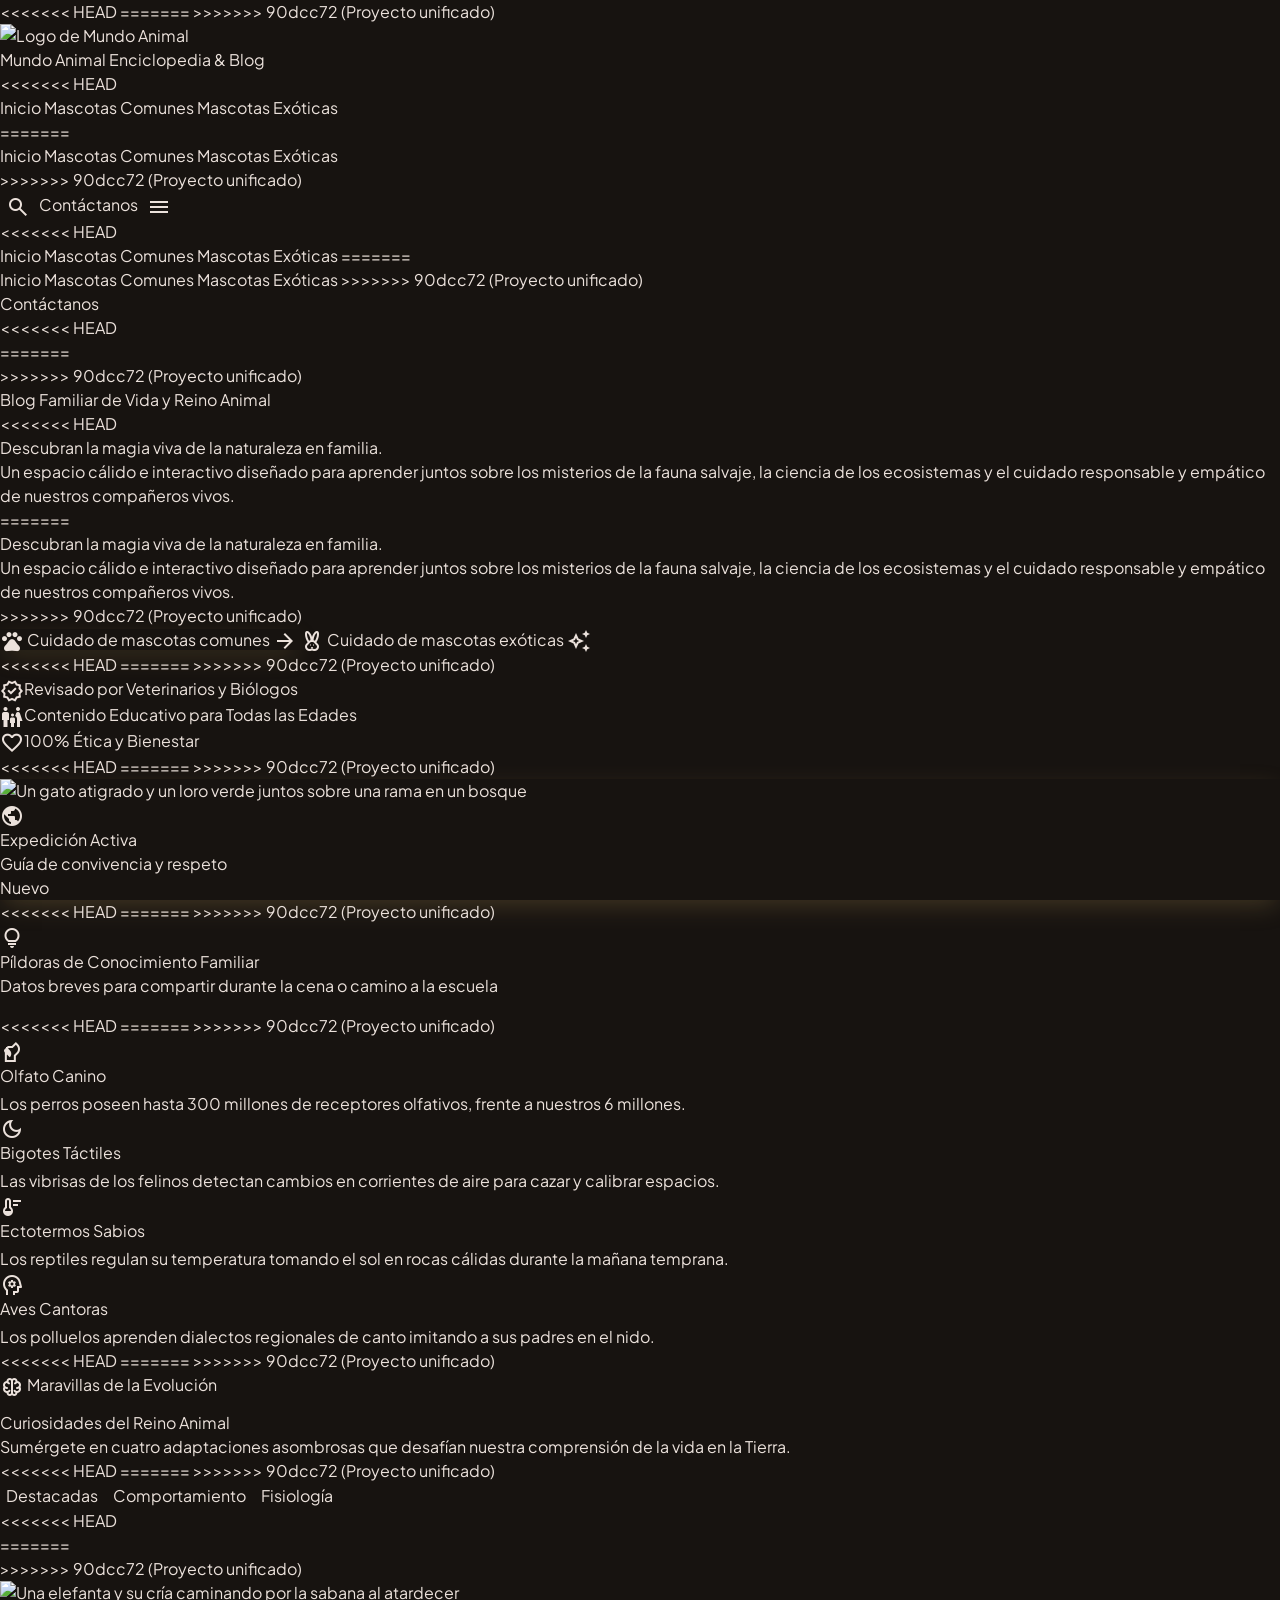
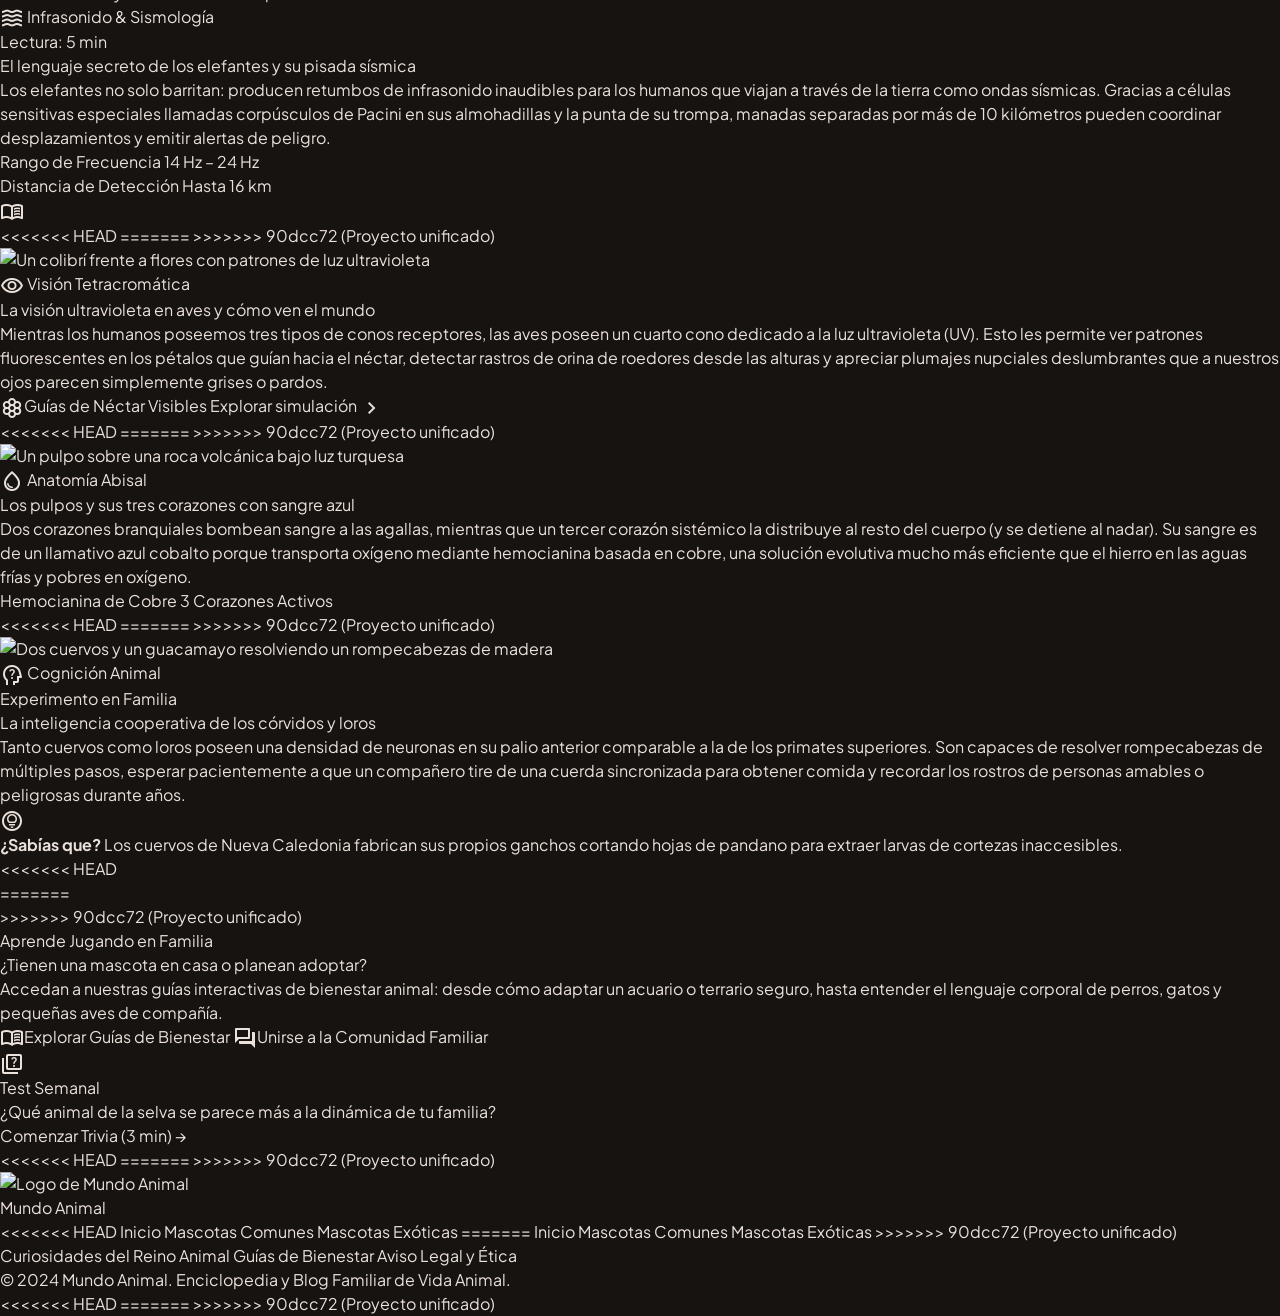
==== commit 9ab69fa8: "Proyecto unificado" ====
--- a/index.html
+++ b/index.html
@@ -1,340 +1,427 @@
-<!DOCTYPE html><html class="dark" lang="es"><head>
-<meta charset="utf-8">
-<meta content="width=device-width, initial-scale=1.0" name="viewport">
-<title>Mundo Animal - Cuidado de Mascotas Comunes</title>
-<!-- Fonts & Material Symbols -->
-<link href="https://fonts.googleapis.com" rel="preconnect">
-<link crossorigin="" href="https://fonts.gstatic.com" rel="preconnect">
-<link href="https://fonts.googleapis.com/css2?family=Plus+Jakarta+Sans:wght@400;500;600;700;800&amp;display=swap" rel="stylesheet">
-<link href="https://fonts.googleapis.com/css2?family=Material+Symbols+Outlined:wght,FILL@100..700,0..1&amp;display=swap" rel="stylesheet">
-<script src="https://cdn.tailwindcss.com?plugins=forms,container-queries"></script>
-<script src="script.js"></script>
-<link rel="stylesheet" href="styles.css">
+<!DOCTYPE html>
+<html lang="en">
+<head>
+    <meta charset="UTF-8">
+    <meta name="viewport" content="width=device-width, initial-scale=1.0">
+    <title>Mundo Animal - Blog Familiar de vida y reino animal </title>
+    <link href="https://fonts.googleapis.com" rel="preconnect">
+    <link crossorigin href="https://fonts.gstatic.com" rel="preconnect">
+    <link href="https://fonts.googleapis.com/css2?family=Plus+Jakarta+Sans:wght@400;500;600;700;800&display=swap" rel="stylesheet">
+     <link href="https://fonts.googleapis.com/css2?family=Material+Symbols+Outlined:wght,FILL@100..700,0..1&display=swap" rel="stylesheet">
+<<<<<<< HEAD
+
+<!-- Tailwind (CDN) y tu JavaScript (script.js lleva la configuración de Tailwind, por eso va aquí) -->
+    <script src="https://cdn.tailwindcss.com?plugins=forms,container-queries"></script>
+    <script src="script.js"></script> 
+    <link rel="stylesheet" href="styles.css">
+
 </head>
-<body class="bg-background text-on-background min-h-screen flex flex-col font-body-md text-body-md antialiased selection:bg-primary selection:text-on-primary">
-<!-- TOP APP BAR (Shared Component) -->
-<header class="bg-surface/90 dark:bg-surface/90 backdrop-blur-md docked full-width top-0 sticky z-50 shadow-md">
-<div class="flex justify-between items-center w-full px-6 md:px-10 max-w-7xl mx-auto h-20">
-<!-- Brand Identity -->
-<a class="flex items-center gap-3 group" href="#">
-<img alt="Mundo Animal Logo" class="h-10 w-10 object-contain rounded-md shadow-sm transition-transform group-hover:scale-105 duration-200" src="https://lh3.googleusercontent.com/aida/[base64]">
-<span class="text-headline-md font-headline-md font-extrabold text-primary dark:text-primary tracking-wide">Mundo Animal</span>
-</a>
-<!-- Navigation links (Desktop) -->
-<nav class="hidden md:flex items-center gap-8">
-<a class="text-on-surface-variant dark:text-on-surface-variant hover:text-primary transition-colors pb-1 text-label-lg font-label-lg" href="#">Inicio</a>
-<a class="text-primary dark:text-primary font-bold border-b-2 border-primary pb-1 text-label-lg font-label-lg" href="#">Mascotas Comunes</a>
-<a class="text-on-surface-variant dark:text-on-surface-variant hover:text-primary transition-colors pb-1 text-label-lg font-label-lg" href="#">Mascotas Exóticas</a>
-
-
-</nav>
-<!-- Trailing Action Icons & Primary CTA -->
-<div class="flex items-center gap-4">
-
-<button aria-label="Buscar" class="p-2 text-on-surface-variant hover:text-primary hover:bg-surface-container dark:hover:bg-surface-container rounded-full transition-all flex items-center justify-center" type="button">
-<span class="material-symbols-outlined" data-icon="search">search</span>
-</button>
-<button class="hidden sm:inline-flex items-center justify-center bg-primary text-on-primary font-label-lg text-label-lg px-5 py-2.5 rounded-lg shadow-md hover:brightness-110 active:scale-[0.98] transition-all" type="button">Contáctanos</button>
-</div>
-</div>
+<body class="bg-background text-on-surface antialiased selection:bg-primary selection:text-surface min-h-screen flex flex-col">
+
+<!-- ================= ENCABEZADO ================= -->
+=======
+    <script src="inicio-script.js"></script>
+    <script src="https://cdn.tailwindcss.com?plugins=forms,container-queries"></script>
+    <link rel="stylesheet" href="inicio-styles.css">
+</head>
+<body class="bg-background text-on-surface antialiased selection:bg-primary selection:text-surface min-h-screen flex flex-col">
+>>>>>>> 90dcc72 (Proyecto unificado)
+<header class="bg-surface/90 backdrop-blur-md top-0 sticky z-50 shadow-md">
+  <div class="flex justify-between items-center w-full px-6 md:px-10 max-w-7xl mx-auto h-20">
+    <a class="flex items-center gap-3 group" href="#">
+      <img alt="Logo de Mundo Animal" class="w-11 h-11 rounded-lg border border-outline-variant/40 object-cover shadow-sm group-hover:border-primary transition-colors" src="https://lh3.googleusercontent.com/aida/[base64]">
+      <div class="flex flex-col">
+        <span class="text-headline-md font-headline-md font-extrabold text-primary tracking-wide">Mundo Animal</span>
+        <span class="text-label-sm font-label-sm text-tertiary hidden sm:inline -mt-1 tracking-widest uppercase">Enciclopedia &amp; Blog</span>
+      </div>
+    </a>
+<<<<<<< HEAD
+
+    <!-- Navegación escritorio -->
+    <nav class="hidden md:flex items-center space-x-6 text-label-lg font-label-lg">
+      <a class="text-primary font-bold border-b-2 border-primary pb-1" href="#">Inicio</a>
+      <a class="text-on-surface-variant hover:text-primary transition-colors pb-1" href="#">Mascotas Comunes</a>
+      <a class="text-on-surface-variant hover:text-primary transition-colors pb-1" href="#">Mascotas Exóticas</a>
+    </nav>
+
+=======
+    <nav class="hidden md:flex items-center space-x-6 text-label-lg font-label-lg">
+      <a class="text-primary font-bold border-b-2 border-primary pb-1" href="index.html">Inicio</a>
+      <a class="text-on-surface-variant hover:text-primary transition-colors pb-1" href="mascotas-comunes.html">Mascotas Comunes</a>
+      <a class="text-on-surface-variant hover:text-primary transition-colors pb-1" href="mascotas-exoticas.html">Mascotas Exóticas</a>
+    </nav>
+>>>>>>> 90dcc72 (Proyecto unificado)
+    <div class="flex items-center space-x-3">
+      <button aria-label="Buscar" class="w-10 h-10 rounded-full flex items-center justify-center hover:text-primary hover:bg-surface-container transition-all text-on-surface-variant">
+        <span class="material-symbols-outlined">search</span>
+      </button>
+      <a class="hidden sm:inline-flex items-center justify-center px-4 py-2 rounded-lg bg-surface-container-high border border-primary/30 text-primary hover:bg-primary hover:text-surface transition-all font-label-lg text-label-lg" href="#">Contáctanos</a>
+      <button aria-label="Abrir menú" aria-expanded="false" class="md:hidden w-10 h-10 rounded-lg flex items-center justify-center text-on-surface hover:text-primary hover:bg-surface-container" id="mobile-toggle">
+        <span class="material-symbols-outlined">menu</span>
+      </button>
+    </div>
+  </div>
+<<<<<<< HEAD
+
+  <!-- Menú móvil -->
+  <div class="hidden md:hidden px-6 pt-2 pb-6 bg-surface-container-low border-b border-outline-variant/30 space-y-3" id="mobile-menu">
+    <a class="block py-2 text-primary font-bold border-l-2 border-primary pl-3" href="#">Inicio</a>
+    <a class="block py-2 text-on-surface-variant hover:text-primary pl-3" href="#">Mascotas Comunes</a>
+    <a class="block py-2 text-on-surface-variant hover:text-primary pl-3" href="#">Mascotas Exóticas</a>
+=======
+  <div class="hidden md:hidden px-6 pt-2 pb-6 bg-surface-container-low border-b border-outline-variant/30 space-y-3" id="mobile-menu">
+    <a class="block py-2 text-primary font-bold border-l-2 border-primary pl-3" href="index.html">Inicio</a>
+    <a class="block py-2 text-on-surface-variant hover:text-primary pl-3" href="mascotas-comunes.html">Mascotas Comunes</a>
+    <a class="block py-2 text-on-surface-variant hover:text-primary pl-3" href="mascotas-exoticas.html">Mascotas Exóticas</a>
+>>>>>>> 90dcc72 (Proyecto unificado)
+    <div class="pt-2">
+      <a class="w-full inline-flex justify-center items-center py-2.5 rounded-lg bg-primary text-surface font-label-lg text-label-lg font-bold" href="#">Contáctanos</a>
+    </div>
+  </div>
 </header>
-<!-- SUBHEADER / BREADCRUMB HERO TILE -->
-<section class="bg-surface-container-low px-6 md:px-10 py-6">
-<div class="max-w-7xl mx-auto flex flex-col md:flex-row md:items-center justify-between gap-4">
-<div>
-<div class="flex items-center gap-2 text-label-sm font-label-sm text-tertiary mb-2">
-<span class="">ENCICLOPEDIA FAMILIAR</span>
-<span class="">•</span>
-<span class="text-on-surface-variant">GUÍAS DE CONVIVENCIA</span>
-</div>
-<h1 class="text-headline-lg font-headline-lg text-primary tracking-tight">Cuidado de Mascotas Comunes</h1>
-<p class="text-body-md font-body-md text-on-surface-variant mt-1 max-w-2xl">
-          Protocolos esenciales, enriquecimiento y bienestar diario para los miembros peludos de la familia humana.
+<<<<<<< HEAD
+
+<main class="flex-grow">
+
+  <!-- ================= HERO ================= -->
+  <section class="relative overflow-hidden pt-12 md:pt-20 pb-16 md:pb-24 px-6 md:px-10 max-w-7xl mx-auto">
+    <div class="absolute -top-24 left-1/4 w-96 h-96 bg-tertiary-container/10 rounded-full blur-3xl pointer-events-none -z-10"></div>
+    <div class="absolute top-1/3 -right-20 w-96 h-96 bg-secondary-container/20 rounded-full blur-3xl pointer-events-none -z-10"></div>
+
+=======
+<main class="flex-grow">
+  <section class="relative overflow-hidden pt-12 md:pt-20 pb-16 md:pb-24 px-6 md:px-10 max-w-7xl mx-auto">
+    <div class="absolute -top-24 left-1/4 w-96 h-96 bg-tertiary-container/10 rounded-full blur-3xl pointer-events-none -z-10"></div>
+    <div class="absolute top-1/3 -right-20 w-96 h-96 bg-secondary-container/20 rounded-full blur-3xl pointer-events-none -z-10"></div>
+>>>>>>> 90dcc72 (Proyecto unificado)
+    <div class="grid grid-cols-1 lg:grid-cols-12 gap-10 items-center">
+      <div class="lg:col-span-7 space-y-6">
+        <div class="inline-flex items-center gap-2 px-3 py-1 rounded-full bg-secondary-container/60 border border-outline-variant/40">
+          <span class="w-2 h-2 rounded-full bg-tertiary animate-pulse"></span>
+          <span class="text-label-sm font-label-sm text-primary tracking-wider uppercase">Blog Familiar de Vida y Reino Animal</span>
+        </div>
+<<<<<<< HEAD
+
+        <h1 class="text-headline-xl-mobile md:text-display-lg font-display-lg text-on-background tracking-tight">
+          Descubran la magia viva de la <span class="text-primary underline decoration-primary/40 underline-offset-8">naturaleza</span> en familia.
+        </h1>
+
+        <p class="text-body-lg font-body-lg text-on-surface-variant max-w-2xl leading-relaxed">
+          Un espacio cálido e interactivo diseñado para aprender juntos sobre los misterios de la fauna salvaje, la ciencia de los ecosistemas y el cuidado responsable y empático de nuestros compañeros vivos.
         </p>
-</div>
-<div class="flex items-center gap-3">
-<span class="bg-surface-container-highest px-3 py-1.5 rounded-full text-label-sm font-label-sm text-tertiary flex items-center gap-1.5">
-<span class="material-symbols-outlined text-[16px]" data-icon="verified_user">verified_user</span>
-          Validado por Veterinarios
-        </span>
-</div>
-</div>
-</section>
-<!-- MAIN VIEWPORT GRID -->
-<main class="max-w-7xl mx-auto w-full px-6 md:px-10 py-8 flex-1">
-<div class="grid grid-cols-1 lg:grid-cols-12 gap-8 items-start">
-<!-- LEFT SIDEBAR (Cols 1-4) -->
-<aside class="lg:col-span-4 space-y-6">
-<!-- Interactive Animal Selector Card -->
-<div class="bg-surface-container-low p-6 rounded-xl shadow-md space-y-4">
-<label class="block text-label-lg font-label-lg text-primary flex items-center gap-2" for="pet-selector">
-<span class="material-symbols-outlined text-tertiary" data-icon="pets">pets</span>
-            Selecciona una mascota
-          </label>
-<div class="relative">
-<select class="w-full bg-surface-container-lowest text-on-surface rounded-lg px-4 py-3 appearance-none focus:outline-none focus:ring-1 focus:ring-tertiary font-body-md text-body-md cursor-pointer pr-10" id="pet-selector">
-<option selected="" value="perros">Perros (Caninos)</option>
-<option value="gatos">Gatos (Felinos)</option>
-<option value="conejos">Conejos Enanos</option>
-<option value="aves">Aves Domésticas</option>
-<option value="peces">Peces de Agua Dulce</option>
-<option value="roedores">Roedores (Hámsteres y Cobayas)</option>
-</select>
-<div class="absolute inset-y-0 right-0 flex items-center px-3 pointer-events-none text-primary">
-<span class="material-symbols-outlined" data-icon="expand_more">expand_more</span>
-</div>
-</div>
-<p class="text-body-sm font-body-sm text-outline">
-            Mostrando parámetros veterinarios combinados para perros y gatos en entornos familiares.
-          </p>
-</div>
-<!-- Quick Navigation Menu -->
-<nav aria-label="Categorías de Cuidado" class="bg-surface-container-low p-6 rounded-xl shadow-md space-y-3">
-<h2 class="text-label-md font-label-md text-primary tracking-wider uppercase mb-4 flex items-center justify-between">
-<span class="">Categorías de Cuidado</span>
-<span class="material-symbols-outlined text-outline text-[18px]" data-icon="menu_book">menu_book</span>
-</h2>
-<ul class="space-y-1.5 font-label-lg text-label-lg">
-<li class="">
-<a class="flex items-center gap-3 px-3.5 py-3 rounded-lg bg-surface-container text-primary font-semibold hover:bg-surface-bright transition-colors group" href="#alimentacion">
-<span class="material-symbols-outlined text-tertiary group-hover:scale-110 transition-transform" data-icon="nutrition">nutrition</span>
-<span class="">Alimentación saludable</span>
-</a>
-</li>
-<li class="">
-<a class="flex items-center gap-3 px-3.5 py-3 rounded-lg text-on-surface-variant hover:text-primary hover:bg-surface-container transition-colors group" href="#vacunacion">
-<span class="material-symbols-outlined text-outline group-hover:text-primary transition-colors" data-icon="vaccines">vaccines</span>
-<span class="">Calendario de vacunación y veterinario</span>
-</a>
-</li>
-<li class="">
-<a class="flex items-center gap-3 px-3.5 py-3 rounded-lg text-on-surface-variant hover:text-primary hover:bg-surface-container transition-colors group" href="#enriquecimiento">
-<span class="material-symbols-outlined text-outline group-hover:text-primary transition-colors" data-icon="sports_baseball">sports_baseball</span>
-<span class="">Enriquecimiento ambiental y juegos</span>
-</a>
-</li>
-<li class="">
-<a class="flex items-center gap-3 px-3.5 py-3 rounded-lg text-on-surface-variant hover:text-primary hover:bg-surface-container transition-colors group" href="#higiene">
-<span class="material-symbols-outlined text-outline group-hover:text-primary transition-colors" data-icon="soap">soap</span>
-<span class="">Higiene y aseo familiar</span>
-</a>
-</li>
-</ul>
-</nav>
-<!-- Emergency Resource Quick Download Card -->
-<div class="p-6 rounded-xl bg-secondary-container/40 space-y-4">
-<div class="flex items-start gap-3">
-<span class="material-symbols-outlined text-tertiary text-3xl" data-icon="emergency">emergency</span>
-<div>
-<h3 class="text-headline-sm font-headline-sm text-primary">Protocolo de Urgencias</h3>
-<p class="text-body-sm font-body-sm text-on-surface-variant mt-1">
-                Ten a mano el manual portátil con teléfonos de guardia y medidas de contención inmediata.
-              </p>
-</div>
-</div>
-<a class="w-full inline-flex items-center justify-center gap-2 bg-primary text-on-primary font-label-lg text-label-lg px-4 py-3 rounded-lg font-bold shadow-md hover:brightness-105 active:scale-[0.98] transition-all" href="#">
-<span class="material-symbols-outlined" data-icon="download">download</span>
-            Descargar Guía Rápida (PDF)
+
+=======
+        <h1 class="text-headline-xl-mobile md:text-display-lg font-display-lg text-on-background tracking-tight">
+          Descubran la magia viva de la <span class="text-primary underline decoration-primary/40 underline-offset-8">naturaleza</span> en familia.
+        </h1>
+        <p class="text-body-lg font-body-lg text-on-surface-variant max-w-2xl leading-relaxed">
+          Un espacio cálido e interactivo diseñado para aprender juntos sobre los misterios de la fauna salvaje, la ciencia de los ecosistemas y el cuidado responsable y empático de nuestros compañeros vivos.
+        </p>
+>>>>>>> 90dcc72 (Proyecto unificado)
+        <div class="pt-4 flex flex-col sm:flex-row gap-4">
+          <a class="inline-flex items-center justify-center gap-3 px-6 py-4 rounded-xl bg-primary text-on-primary-fixed font-label-lg text-label-lg font-bold gold-glow gold-glow-hover transition-all group" href="#">
+            <span class="material-symbols-outlined text-on-primary-fixed">pets</span>
+            <span>Cuidado de mascotas comunes</span>
+            <span class="material-symbols-outlined group-hover:translate-x-1 transition-transform">arrow_forward</span>
           </a>
-</div>
-</aside>
-<!-- CENTRAL CONTENT PANEL (Cols 5-12) -->
-<section class="lg:col-span-8 space-y-8">
-<!-- FICHA DETALLADA ACTIVA (Caninos y Felinos) -->
-<article class="bg-surface-container-low rounded-xl overflow-hidden shadow-md">
-<!-- Featured Header Image -->
-<div class="relative h-64 md:h-80 w-full overflow-hidden">
-<img class="w-full h-full object-cover" data-alt="A cinematic close-up of a golden retriever and a calico cat resting side by side in a warm, amber-lit living room with rich wooden textures and lush houseplants in the background. The atmosphere is peaceful, documentary-styled, and intimate, featuring soft cinematic depth of field and warm golden accent lights that illuminate their glossy fur." src="https://lh3.googleusercontent.com/aida-public/[base64]">
-<div class="absolute inset-0 bg-gradient-to-t from-surface-container-low via-surface-container-low/40 to-transparent"></div>
-<div class="absolute bottom-4 left-6 right-6 flex flex-wrap items-center justify-between gap-2">
-<div class="flex gap-2">
-<span class="rounded-full bg-tertiary text-on-tertiary-container font-label-sm text-label-sm px-3 py-1 font-bold">FICHA ACTIVA</span>
-<span class="rounded-full bg-surface-container-highest text-primary font-label-sm text-label-sm px-3 py-1">Hogar Familiar</span>
-</div>
-<span class="text-label-md font-label-md text-on-surface-variant bg-surface-container-lowest/80 px-2.5 py-1 rounded backdrop-blur-sm">Lectura: 6 min</span>
-</div>
-</div>
-<!-- Body Content -->
-<div class="p-6 md:p-8 space-y-6">
-<div>
-<h2 class="text-headline-lg font-headline-lg text-primary">Caninos y Felinos en el Hogar Familiar</h2>
-<p class="text-body-lg font-body-lg text-on-surface-variant mt-2 leading-relaxed">
-                Tanto perros como gatos poseen complejas estructuras de comunicación y necesidades territoriales. Cuando comparten el hogar con niños y adultos, el equilibrio radica en reconocer su lenguaje corporal, respetar sus momentos de calma y estructurar rutinas previsibles.
-              </p>
-</div>
-<!-- Ficha Técnica Rápida (Stats Bento) -->
-<div class="grid grid-cols-2 sm:grid-cols-4 gap-4 pt-2">
-<div class="bg-surface-container p-4 rounded-lg">
-<span class="block text-label-sm font-label-sm text-tertiary">Actividad Diaria</span>
-<span class="text-headline-sm font-headline-sm text-primary font-bold">45-90 min</span>
-<span class="block text-body-sm font-body-sm text-outline mt-0.5">Paseos y juego</span>
-</div>
-<div class="bg-surface-container p-4 rounded-lg">
-<span class="block text-label-sm font-label-sm text-tertiary">Sueño Adulto</span>
-<span class="text-headline-sm font-headline-sm text-primary font-bold">12-16 hrs</span>
-<span class="block text-body-sm font-body-sm text-outline mt-0.5">Zonas tranquilas</span>
-</div>
-<div class="bg-surface-container p-4 rounded-lg">
-<span class="block text-label-sm font-label-sm text-tertiary">Vacunación</span>
-<span class="text-headline-sm font-headline-sm text-primary font-bold">Anual</span>
-<span class="block text-body-sm font-body-sm text-outline mt-0.5">Refuerzos de ley</span>
-</div>
-<div class="bg-surface-container p-4 rounded-lg">
-<span class="block text-label-sm font-label-sm text-tertiary">Desparasitación</span>
-<span class="text-headline-sm font-headline-sm text-primary font-bold">3 Meses</span>
-<span class="block text-body-sm font-body-sm text-outline mt-0.5">Interna y externa</span>
-</div>
-</div>
-<!-- Detailed Section 1: Convivencia con niños -->
-<div class="p-6 rounded-xl bg-surface-container space-y-4">
-<div class="flex items-center gap-3">
-<span class="material-symbols-outlined text-primary text-2xl" data-icon="family_restroom">family_restroom</span>
-<h3 class="text-headline-sm font-headline-sm text-on-surface">Consejos de Convivencia con Niños Pequeños</h3>
-</div>
-<p class="text-body-md font-body-md text-on-surface-variant">
-                Enseñar a los niños cómo interactuar con mascotas previene accidentes y cultiva empatía genuina hacia los animales:
-              </p>
-<div class="grid grid-cols-1 md:grid-cols-2 gap-4 pt-2">
-<div class="flex gap-3 items-start">
-<span class="material-symbols-outlined text-tertiary mt-1" data-icon="check_circle">check_circle</span>
-<div>
-<h4 class="font-bold text-label-lg font-label-lg text-primary">Zona de Descanso Sagrada</h4>
-<p class="text-body-sm font-body-sm text-on-surface-variant">Si el animal está en su cama o rascador, nunca debe ser perturbado ni manipulado bruscamente.</p>
-</div>
-</div>
-<div class="flex gap-3 items-start">
-<span class="material-symbols-outlined text-tertiary mt-1" data-icon="check_circle">check_circle</span>
-<div>
-<h4 class="font-bold text-label-lg font-label-lg text-primary">Caricias en Zonas Neutras</h4>
-<p class="text-body-sm font-body-sm text-on-surface-variant">Priorizar pecho y costados. Evitar sostener cabezas, cola o apretar patas durante el juego.</p>
-</div>
-</div>
-<div class="flex gap-3 items-start">
-<span class="material-symbols-outlined text-tertiary mt-1" data-icon="check_circle">check_circle</span>
-<div>
-<h4 class="font-bold text-label-lg font-label-lg text-primary">Supervisión Activa Siempre</h4>
-<p class="text-body-sm font-body-sm text-on-surface-variant">Un adulto debe mediar las interacciones, especialmente durante las horas de alimentación.</p>
-</div>
-</div>
-<div class="flex gap-3 items-start">
-<span class="material-symbols-outlined text-tertiary mt-1" data-icon="check_circle">check_circle</span>
-<div>
-<h4 class="font-bold text-label-lg font-label-lg text-primary">Lectura de Incomodidad</h4>
-<p class="text-body-sm font-body-sm text-on-surface-variant">Bostezos repetitivos, relamido o cola tensa son peticiones directas de espacio.</p>
-</div>
-</div>
-</div>
-</div>
-<!-- SEÑALES DE ALERTA DE SALUD (Cards/Table) -->
-<div class="space-y-4">
-<div class="flex items-center justify-between">
-<h3 class="text-headline-sm font-headline-sm text-primary flex items-center gap-2">
-<span class="material-symbols-outlined text-tertiary" data-icon="vital_signs">vital_signs</span>
-                  Señales de Alerta de Salud en Mascotas Comunes
-                </h3>
-<span class="text-label-sm font-label-sm text-outline">Atención Temprana</span>
-</div>
-<div class="grid grid-cols-1 md:grid-cols-3 gap-4">
-<!-- Tarjeta 1: Alerta Alta -->
-<div class="bg-surface-container p-5 rounded-lg border-l-4 border-error space-y-2">
-<div class="flex items-center justify-between text-error font-label-sm font-label-sm">
-<span class="flex items-center gap-1 font-bold">
-<span class="material-symbols-outlined text-[16px]" data-icon="warning">warning</span>
-                      CRÍTICA INMEDIATA
-                    </span>
-</div>
-<h4 class="font-bold text-label-lg font-label-lg text-on-surface">Dificultad Respiratoria o Vómito Continuo</h4>
-<p class="text-body-sm font-body-sm text-on-surface-variant">
-                    Respiración con el hocico abierto en felinos, letargia profunda o incapacidad para orinar. Acudir a urgencias sin demora.
-                  </p>
-</div>
-<!-- Tarjeta 2: Alerta Moderada -->
-<div class="bg-surface-container p-5 rounded-lg border-l-4 border-primary space-y-2">
-<div class="flex items-center justify-between text-primary font-label-sm font-label-sm">
-<span class="flex items-center gap-1 font-bold">
-<span class="material-symbols-outlined text-[16px]" data-icon="schedule">schedule</span>
-                      24-48 HORAS
-                    </span>
-</div>
-<h4 class="font-bold text-label-lg font-label-lg text-on-surface">Falta de Apetito o Cojera Repentina</h4>
-<p class="text-body-sm font-body-sm text-on-surface-variant">
-                    Rechazo del alimento por más de 24 horas consecutivas, cambios de temperamento o renguera visible tras reposo.
-                  </p>
-</div>
-<!-- Tarjeta 3: Seguimiento Preventivo -->
-<div class="bg-surface-container p-5 rounded-lg border-l-4 border-tertiary space-y-2">
-<div class="flex items-center justify-between text-tertiary font-label-sm font-label-sm">
-<span class="flex items-center gap-1 font-bold">
-<span class="material-symbols-outlined text-[16px]" data-icon="info">info</span>
-                      CONSULTA DE RUTINA
-                    </span>
-</div>
-<h4 class="font-bold text-label-lg font-label-lg text-on-surface">Rascado Excesivo o Pérdida de Pelaje</h4>
-<p class="text-body-sm font-body-sm text-on-surface-variant">
-                    Prurito continuo en orejas, sacudidas de cabeza o zonas alopécicas focales relacionadas con alergias o ectoparásitos.
-                  </p>
-</div>
-</div>
-</div>
-<!-- FEATURED DOWNLOAD BANNER (Guía Básica de Primeros Auxilios) -->
-<div class="rounded-xl p-6 md:p-8 bg-surface-container-high flex flex-col md:flex-row items-center justify-between gap-6 shadow-md">
-<div class="space-y-2 text-center md:text-left">
-<span class="text-label-sm font-label-sm text-tertiary font-bold tracking-wider uppercase">Material Educativo Descargable</span>
-<h3 class="text-headline-md font-headline-md text-primary font-bold">Guía Básica de Primeros Auxilios para Mascotas Comunes</h3>
-<p class="text-body-md font-body-md text-on-surface-variant max-w-xl">
-                  Incluye vendajes de emergencia, maniobra de atragantamiento canino/felino, botiquín casero indispensable y fichas de dosis por peso.
-                </p>
-</div>
-<a class="inline-flex items-center gap-3 bg-primary hover:bg-primary-fixed-dim text-on-primary font-label-lg text-label-lg font-bold px-6 py-4 rounded-xl shadow-lg hover:shadow-primary/20 active:scale-[0.98] transition-all whitespace-nowrap" href="#">
-<span class="material-symbols-outlined text-2xl" data-icon="picture_as_pdf">picture_as_pdf</span>
-                Descargar Guía (PDF 4.2 MB)
+          <a class="inline-flex items-center justify-center gap-3 px-6 py-4 rounded-xl bg-surface-container-high border-2 border-primary/80 text-primary font-label-lg text-label-lg font-bold hover:bg-secondary-container/40 hover:border-tertiary transition-all group shadow-md" href="#">
+            <span class="material-symbols-outlined text-tertiary">cruelty_free</span>
+            <span>Cuidado de mascotas exóticas</span>
+            <span class="material-symbols-outlined text-tertiary group-hover:translate-x-1 transition-transform">auto_awesome</span>
+          </a>
+        </div>
+<<<<<<< HEAD
+
+=======
+>>>>>>> 90dcc72 (Proyecto unificado)
+        <div class="pt-4 flex flex-wrap items-center gap-6 text-on-surface-variant text-label-sm font-label-sm border-t border-outline-variant/30">
+          <div class="flex items-center gap-2"><span class="material-symbols-outlined text-tertiary">verified</span><span>Revisado por Veterinarios y Biólogos</span></div>
+          <div class="flex items-center gap-2"><span class="material-symbols-outlined text-primary">family_restroom</span><span>Contenido Educativo para Todas las Edades</span></div>
+          <div class="flex items-center gap-2"><span class="material-symbols-outlined text-secondary">favorite</span><span>100% Ética y Bienestar</span></div>
+        </div>
+      </div>
+<<<<<<< HEAD
+
+=======
+>>>>>>> 90dcc72 (Proyecto unificado)
+      <div class="lg:col-span-5 relative">
+        <div class="relative mx-auto rounded-3xl p-3 bg-surface-container-low border border-primary/20 gold-glow">
+          <div class="relative overflow-hidden rounded-2xl h-[420px]">
+            <img alt="Un gato atigrado y un loro verde juntos sobre una rama en un bosque" class="w-full h-full object-cover" src="https://lh3.googleusercontent.com/aida-public/[base64]">
+            <div class="absolute inset-0 bg-gradient-to-t from-surface-container-lowest via-transparent to-transparent"></div>
+            <div class="absolute bottom-4 left-4 right-4 bg-surface/90 backdrop-blur-md p-4 rounded-xl border border-outline-variant/30 flex items-center justify-between">
+              <div class="flex items-center gap-3">
+                <div class="w-10 h-10 rounded-lg bg-secondary-container flex items-center justify-center text-secondary">
+                  <span class="material-symbols-outlined">public</span>
+                </div>
+                <div>
+                  <h4 class="text-headline-sm font-headline-sm text-primary leading-tight">Expedición Activa</h4>
+                  <p class="text-body-sm font-body-sm text-on-surface-variant">Guía de convivencia y respeto</p>
+                </div>
+              </div>
+              <span class="px-2.5 py-1 rounded-full bg-tertiary-container/30 text-tertiary text-label-sm font-label-sm border border-tertiary/30">Nuevo</span>
+            </div>
+          </div>
+          <div class="absolute -bottom-2 -left-2 w-8 h-8 border-b-2 border-l-2 border-primary rounded-bl-xl pointer-events-none"></div>
+          <div class="absolute -top-2 -right-2 w-8 h-8 border-t-2 border-r-2 border-tertiary rounded-tr-xl pointer-events-none"></div>
+        </div>
+      </div>
+    </div>
+  </section>
+<<<<<<< HEAD
+
+  <!-- ================= PÍLDORAS DE CONOCIMIENTO ================= -->
+=======
+>>>>>>> 90dcc72 (Proyecto unificado)
+  <section class="py-6 bg-surface-container-lowest/80 border-y border-outline-variant/20">
+    <div class="max-w-7xl mx-auto px-6 md:px-10">
+      <div class="flex flex-col md:flex-row md:items-center justify-between gap-4 mb-4">
+        <div class="flex items-center gap-2">
+          <span class="material-symbols-outlined text-primary">lightbulb</span>
+          <h2 class="text-headline-sm font-headline-sm text-on-background">Píldoras de Conocimiento Familiar</h2>
+        </div>
+        <p class="text-body-sm font-body-sm text-on-surface-variant">Datos breves para compartir durante la cena o camino a la escuela</p>
+      </div>
+<<<<<<< HEAD
+
+=======
+>>>>>>> 90dcc72 (Proyecto unificado)
+      <div class="grid grid-cols-1 sm:grid-cols-2 lg:grid-cols-4 gap-4">
+        <div class="p-4 rounded-xl bg-surface-container border border-outline-variant/30 flex items-start gap-3 hover:border-primary/50 transition-colors">
+          <div class="w-8 h-8 rounded-full bg-primary/20 text-primary flex items-center justify-center shrink-0 mt-0.5"><span class="material-symbols-outlined text-sm">sound_detection_dog_barking</span></div>
+          <div>
+            <span class="text-label-sm font-label-sm text-tertiary">Olfato Canino</span>
+            <p class="text-body-sm font-body-sm text-on-surface mt-1">Los perros poseen hasta 300 millones de receptores olfativos, frente a nuestros 6 millones.</p>
+          </div>
+        </div>
+        <div class="p-4 rounded-xl bg-surface-container border border-outline-variant/30 flex items-start gap-3 hover:border-primary/50 transition-colors">
+          <div class="w-8 h-8 rounded-full bg-tertiary/20 text-tertiary flex items-center justify-center shrink-0 mt-0.5"><span class="material-symbols-outlined text-sm">dark_mode</span></div>
+          <div>
+            <span class="text-label-sm font-label-sm text-primary">Bigotes Táctiles</span>
+            <p class="text-body-sm font-body-sm text-on-surface mt-1">Las vibrisas de los felinos detectan cambios en corrientes de aire para cazar y calibrar espacios.</p>
+          </div>
+        </div>
+        <div class="p-4 rounded-xl bg-surface-container border border-outline-variant/30 flex items-start gap-3 hover:border-primary/50 transition-colors">
+          <div class="w-8 h-8 rounded-full bg-secondary-container text-secondary flex items-center justify-center shrink-0 mt-0.5"><span class="material-symbols-outlined text-sm">thermostat</span></div>
+          <div>
+            <span class="text-label-sm font-label-sm text-secondary">Ectotermos Sabios</span>
+            <p class="text-body-sm font-body-sm text-on-surface mt-1">Los reptiles regulan su temperatura tomando el sol en rocas cálidas durante la mañana temprana.</p>
+          </div>
+        </div>
+        <div class="p-4 rounded-xl bg-surface-container border border-outline-variant/30 flex items-start gap-3 hover:border-primary/50 transition-colors">
+          <div class="w-8 h-8 rounded-full bg-primary/20 text-primary flex items-center justify-center shrink-0 mt-0.5"><span class="material-symbols-outlined text-sm">psychology</span></div>
+          <div>
+            <span class="text-label-sm font-label-sm text-tertiary">Aves Cantoras</span>
+            <p class="text-body-sm font-body-sm text-on-surface mt-1">Los polluelos aprenden dialectos regionales de canto imitando a sus padres en el nido.</p>
+          </div>
+        </div>
+      </div>
+    </div>
+  </section>
+<<<<<<< HEAD
+
+  <!-- ================= CURIOSIDADES DEL REINO ANIMAL ================= -->
+=======
+>>>>>>> 90dcc72 (Proyecto unificado)
+  <section class="py-16 md:py-24 px-6 md:px-10 max-w-7xl mx-auto">
+    <div class="flex flex-col md:flex-row md:items-end justify-between mb-12 gap-6">
+      <div>
+        <div class="inline-flex items-center gap-2 px-3 py-1 rounded-full bg-surface-container border border-tertiary/30 mb-3">
+          <span class="material-symbols-outlined text-tertiary text-sm">neurology</span>
+          <span class="text-label-sm font-label-sm text-tertiary uppercase tracking-wider">Maravillas de la Evolución</span>
+        </div>
+        <h2 class="text-headline-xl-mobile md:text-headline-xl font-headline-xl text-on-background">Curiosidades del Reino Animal</h2>
+        <p class="text-body-md font-body-md text-on-surface-variant max-w-xl mt-2">Sumérgete en cuatro adaptaciones asombrosas que desafían nuestra comprensión de la vida en la Tierra.</p>
+      </div>
+<<<<<<< HEAD
+
+      <!-- Filtros (los maneja script.js) -->
+=======
+>>>>>>> 90dcc72 (Proyecto unificado)
+      <div class="flex flex-wrap items-center gap-2">
+        <button class="px-4 py-1.5 rounded-full bg-tertiary text-surface-container-lowest font-label-md text-label-md font-bold transition-all" data-filtro="todas">Destacadas</button>
+        <button class="px-4 py-1.5 rounded-full bg-secondary-container/50 text-primary border border-outline-variant/30 font-label-md text-label-md hover:bg-secondary-container transition-all" data-filtro="comportamiento">Comportamiento</button>
+        <button class="px-4 py-1.5 rounded-full bg-secondary-container/50 text-primary border border-outline-variant/30 font-label-md text-label-md hover:bg-secondary-container transition-all" data-filtro="fisiologia">Fisiología</button>
+      </div>
+    </div>
+<<<<<<< HEAD
+
+    <div class="grid grid-cols-1 md:grid-cols-12 gap-6">
+
+      <!-- Tarjeta 1: Elefantes -->
+=======
+    <div class="grid grid-cols-1 md:grid-cols-12 gap-6">
+>>>>>>> 90dcc72 (Proyecto unificado)
+      <article class="md:col-span-7 rounded-2xl bg-surface-container-low border border-primary/20 p-6 flex flex-col justify-between hover:border-primary/60 transition-all group overflow-hidden relative" data-categoria="comportamiento">
+        <div class="relative overflow-hidden rounded-xl h-64 mb-6">
+          <img alt="Una elefanta y su cría caminando por la sabana al atardecer" class="w-full h-full object-cover group-hover:scale-105 transition-transform duration-500" src="https://lh3.googleusercontent.com/aida-public/[base64]">
+          <div class="absolute top-3 left-3 px-3 py-1 rounded-full bg-surface-container-lowest/80 backdrop-blur-md border border-tertiary/40 flex items-center gap-1.5">
+            <span class="material-symbols-outlined text-tertiary text-xs">waves</span>
+            <span class="text-label-sm font-label-sm text-tertiary">Infrasonido &amp; Sismología</span>
+          </div>
+          <div class="absolute bottom-3 right-3 px-2.5 py-1 rounded bg-surface/90 text-primary text-label-sm font-label-sm">Lectura: 5 min</div>
+        </div>
+        <div class="space-y-3">
+          <h3 class="text-headline-md font-headline-md text-primary group-hover:text-primary-fixed transition-colors">El lenguaje secreto de los elefantes y su pisada sísmica</h3>
+          <p class="text-body-md font-body-md text-on-surface-variant leading-relaxed">Los elefantes no solo barritan: producen retumbos de infrasonido inaudibles para los humanos que viajan a través de la tierra como ondas sísmicas. Gracias a células sensitivas especiales llamadas corpúsculos de Pacini en sus almohadillas y la punta de su trompa, manadas separadas por más de 10 kilómetros pueden coordinar desplazamientos y emitir alertas de peligro.</p>
+          <div class="mt-4 p-4 rounded-xl bg-secondary-container/40 border-t-2 border-tertiary flex items-center justify-between">
+            <div>
+              <span class="text-label-sm font-label-sm text-tertiary block">Rango de Frecuencia</span>
+              <span class="text-headline-sm font-headline-sm text-primary font-bold">14 Hz – 24 Hz</span>
+            </div>
+            <div class="text-right">
+              <span class="text-label-sm font-label-sm text-secondary block">Distancia de Detección</span>
+              <span class="text-headline-sm font-headline-sm text-on-surface font-bold">Hasta 16 km</span>
+            </div>
+            <a class="p-2 rounded-lg bg-surface-container hover:bg-tertiary hover:text-surface transition-colors text-primary flex items-center justify-center" href="#"><span class="material-symbols-outlined">menu_book</span></a>
+          </div>
+        </div>
+      </article>
+<<<<<<< HEAD
+
+      <!-- Tarjeta 2: Visión UV -->
+=======
+>>>>>>> 90dcc72 (Proyecto unificado)
+      <article class="md:col-span-5 rounded-2xl bg-surface-container-low border border-primary/20 p-6 flex flex-col justify-between hover:border-tertiary/60 transition-all group overflow-hidden" data-categoria="fisiologia">
+        <div class="relative overflow-hidden rounded-xl h-48 mb-5">
+          <img alt="Un colibrí frente a flores con patrones de luz ultravioleta" class="w-full h-full object-cover group-hover:scale-105 transition-transform duration-500" src="https://lh3.googleusercontent.com/aida-public/[base64]">
+          <div class="absolute top-3 left-3 px-3 py-1 rounded-full bg-surface-container-lowest/80 backdrop-blur-md border border-secondary/40 flex items-center gap-1.5">
+            <span class="material-symbols-outlined text-secondary text-xs">visibility</span>
+            <span class="text-label-sm font-label-sm text-secondary">Visión Tetracromática</span>
+          </div>
+        </div>
+        <div class="space-y-3">
+          <h3 class="text-headline-md font-headline-md text-primary group-hover:text-tertiary transition-colors">La visión ultravioleta en aves y cómo ven el mundo</h3>
+          <p class="text-body-sm font-body-sm text-on-surface-variant leading-relaxed">Mientras los humanos poseemos tres tipos de conos receptores, las aves poseen un cuarto cono dedicado a la luz ultravioleta (UV). Esto les permite ver patrones fluorescentes en los pétalos que guían hacia el néctar, detectar rastros de orina de roedores desde las alturas y apreciar plumajes nupciales deslumbrantes que a nuestros ojos parecen simplemente grises o pardos.</p>
+          <div class="pt-2 flex items-center justify-between border-t border-outline-variant/30 text-label-sm font-label-sm">
+            <span class="text-tertiary flex items-center gap-1"><span class="material-symbols-outlined text-xs">filter_vintage</span>Guías de Néctar Visibles</span>
+            <a class="text-primary hover:text-tertiary flex items-center gap-1 font-bold" href="#">Explorar simulación <span class="material-symbols-outlined text-xs">chevron_right</span></a>
+          </div>
+        </div>
+      </article>
+<<<<<<< HEAD
+
+      <!-- Tarjeta 3: Pulpos -->
+=======
+>>>>>>> 90dcc72 (Proyecto unificado)
+      <article class="md:col-span-5 rounded-2xl bg-surface-container-low border border-primary/20 p-6 flex flex-col justify-between hover:border-tertiary/60 transition-all group overflow-hidden" data-categoria="fisiologia">
+        <div class="relative overflow-hidden rounded-xl h-48 mb-5">
+          <img alt="Un pulpo sobre una roca volcánica bajo luz turquesa" class="w-full h-full object-cover group-hover:scale-105 transition-transform duration-500" src="https://lh3.googleusercontent.com/aida-public/[base64]">
+          <div class="absolute top-3 left-3 px-3 py-1 rounded-full bg-surface-container-lowest/80 backdrop-blur-md border border-tertiary/40 flex items-center gap-1.5">
+            <span class="material-symbols-outlined text-tertiary text-xs">water_drop</span>
+            <span class="text-label-sm font-label-sm text-tertiary">Anatomía Abisal</span>
+          </div>
+        </div>
+        <div class="space-y-3">
+          <h3 class="text-headline-md font-headline-md text-primary group-hover:text-tertiary transition-colors">Los pulpos y sus tres corazones con sangre azul</h3>
+          <p class="text-body-sm font-body-sm text-on-surface-variant leading-relaxed">Dos corazones branquiales bombean sangre a las agallas, mientras que un tercer corazón sistémico la distribuye al resto del cuerpo (y se detiene al nadar). Su sangre es de un llamativo azul cobalto porque transporta oxígeno mediante hemocianina basada en cobre, una solución evolutiva mucho más eficiente que el hierro en las aguas frías y pobres en oxígeno.</p>
+          <div class="pt-2 flex items-center justify-between border-t border-outline-variant/30 text-label-sm font-label-sm">
+            <span class="text-tertiary">Hemocianina de Cobre</span>
+            <span class="text-primary font-bold">3 Corazones Activos</span>
+          </div>
+        </div>
+      </article>
+<<<<<<< HEAD
+
+      <!-- Tarjeta 4: Córvidos y loros -->
+=======
+>>>>>>> 90dcc72 (Proyecto unificado)
+      <article class="md:col-span-7 rounded-2xl bg-surface-container-low border border-primary/20 p-6 flex flex-col justify-between hover:border-primary/60 transition-all group overflow-hidden" data-categoria="comportamiento">
+        <div class="relative overflow-hidden rounded-xl h-64 mb-6">
+          <img alt="Dos cuervos y un guacamayo resolviendo un rompecabezas de madera" class="w-full h-full object-cover group-hover:scale-105 transition-transform duration-500" src="https://lh3.googleusercontent.com/aida-public/[base64]">
+          <div class="absolute top-3 left-3 px-3 py-1 rounded-full bg-surface-container-lowest/80 backdrop-blur-md border border-primary/40 flex items-center gap-1.5">
+            <span class="material-symbols-outlined text-primary text-xs">psychology_alt</span>
+            <span class="text-label-sm font-label-sm text-primary">Cognición Animal</span>
+          </div>
+          <div class="absolute bottom-3 right-3 px-2.5 py-1 rounded bg-surface/90 text-tertiary text-label-sm font-label-sm">Experimento en Familia</div>
+        </div>
+        <div class="space-y-3">
+          <h3 class="text-headline-md font-headline-md text-primary group-hover:text-primary-fixed transition-colors">La inteligencia cooperativa de los córvidos y loros</h3>
+          <p class="text-body-md font-body-md text-on-surface-variant leading-relaxed">Tanto cuervos como loros poseen una densidad de neuronas en su palio anterior comparable a la de los primates superiores. Son capaces de resolver rompecabezas de múltiples pasos, esperar pacientemente a que un compañero tire de una cuerda sincronizada para obtener comida y recordar los rostros de personas amables o peligrosas durante años.</p>
+          <div class="mt-4 p-4 rounded-xl bg-surface-container border border-outline-variant/30 flex items-center gap-4">
+            <div class="w-10 h-10 rounded-full bg-primary/20 flex items-center justify-center text-primary shrink-0"><span class="material-symbols-outlined">lightbulb_circle</span></div>
+            <p class="text-body-sm font-body-sm text-on-surface"><strong>¿Sabías que?</strong> Los cuervos de Nueva Caledonia fabrican sus propios ganchos cortando hojas de pandano para extraer larvas de cortezas inaccesibles.</p>
+          </div>
+        </div>
+      </article>
+<<<<<<< HEAD
+
+    </div>
+  </section>
+
+  <!-- ================= BANNER DE COMUNIDAD ================= -->
+=======
+    </div>
+  </section>
+>>>>>>> 90dcc72 (Proyecto unificado)
+  <section class="py-12 bg-surface-container-lowest">
+    <div class="max-w-7xl mx-auto px-6 md:px-10">
+      <div class="rounded-3xl bg-gradient-to-r from-surface-container to-secondary-container/40 border border-primary/30 p-8 md:p-12 relative overflow-hidden">
+        <div class="absolute -right-10 -bottom-10 w-64 h-64 bg-tertiary/10 rounded-full blur-2xl pointer-events-none"></div>
+        <div class="grid grid-cols-1 lg:grid-cols-12 gap-8 items-center relative z-10">
+          <div class="lg:col-span-8 space-y-4">
+            <span class="text-label-sm font-label-sm text-tertiary uppercase tracking-widest font-bold">Aprende Jugando en Familia</span>
+            <h3 class="text-headline-lg font-headline-lg text-on-background">¿Tienen una mascota en casa o planean adoptar?</h3>
+            <p class="text-body-md font-body-md text-on-surface-variant max-w-2xl">Accedan a nuestras guías interactivas de bienestar animal: desde cómo adaptar un acuario o terrario seguro, hasta entender el lenguaje corporal de perros, gatos y pequeñas aves de compañía.</p>
+            <div class="pt-2 flex flex-wrap gap-3">
+              <a class="px-5 py-3 rounded-xl bg-primary text-on-primary-fixed font-label-lg text-label-lg font-bold hover:bg-primary-fixed transition-colors inline-flex items-center gap-2" href="#">
+                <span class="material-symbols-outlined text-sm">menu_book</span><span>Explorar Guías de Bienestar</span>
               </a>
-</div>
-</div>
-</article>
-<!-- SECONDARY EDITORIAL SNIPPETS -->
-<div class="grid grid-cols-1 md:grid-cols-2 gap-6">
-<div class="bg-surface-container-low p-6 rounded-xl space-y-3">
-<div class="w-10 h-10 rounded-lg bg-surface-container flex items-center justify-center text-primary">
-<span class="material-symbols-outlined" data-icon="psychology">psychology</span>
-</div>
-<h3 class="text-headline-sm font-headline-sm text-on-surface">Enriquecimiento Cognitivo Diario</h3>
-<p class="text-body-sm font-body-sm text-on-surface-variant">
-              Los tapetes de olfato para perros y los alimentadores tipo puzzle para felinos reducen el cortisol hasta un 40%, canalizando conductas destructivas hacia retos mentales estimulantes.
-            </p>
-</div>
-<div class="bg-surface-container-low p-6 rounded-xl space-y-3">
-<div class="w-10 h-10 rounded-lg bg-surface-container flex items-center justify-center text-tertiary">
-<span class="material-symbols-outlined" data-icon="bathtub">bathtub</span>
-</div>
-<h3 class="text-headline-sm font-headline-sm text-on-surface">Pautas de Higiene Respetuosa</h3>
-<p class="text-body-sm font-body-sm text-on-surface-variant">
-              El cepillado diario disminuye la ingestión de bolas de pelo en gatos de manto semilargo y permite identificar a tiempo bultos o garrapatas adheridas en la piel de caninos.
-            </p>
-</div>
-</div>
-</section>
-</div>
+              <a class="px-5 py-3 rounded-xl bg-surface-container-high border border-outline-variant/40 text-on-surface hover:text-primary font-label-lg text-label-lg font-bold transition-colors inline-flex items-center gap-2" href="#">
+                <span class="material-symbols-outlined text-sm">forum</span><span>Unirse a la Comunidad Familiar</span>
+              </a>
+            </div>
+          </div>
+          <div class="lg:col-span-4 flex justify-center lg:justify-end">
+            <div class="p-6 rounded-2xl bg-surface/90 border border-primary/20 text-center max-w-xs space-y-3 shadow-xl">
+              <div class="w-14 h-14 mx-auto rounded-full bg-primary/20 text-primary flex items-center justify-center"><span class="material-symbols-outlined text-2xl">quiz</span></div>
+              <h4 class="text-headline-sm font-headline-sm text-primary">Test Semanal</h4>
+              <p class="text-body-sm font-body-sm text-on-surface-variant">¿Qué animal de la selva se parece más a la dinámica de tu familia?</p>
+              <a class="inline-block text-tertiary font-label-md text-label-md font-bold hover:underline" href="#">Comenzar Trivia (3 min) →</a>
+            </div>
+          </div>
+        </div>
+      </div>
+    </div>
+  </section>
 </main>
-<!-- FOOTER (Shared Component) -->
-<footer class="bg-surface-container-lowest dark:bg-surface-container-lowest docked full-width flat no shadows mt-16">
-<div class="w-full px-6 md:px-12 py-12 max-w-7xl mx-auto flex flex-col md:flex-row justify-between items-center gap-6">
-<!-- Footer Brand Text -->
-<div class="flex flex-col items-center md:items-start gap-2">
-<span class="text-headline-sm font-headline-sm font-bold text-primary dark:text-primary">Mundo Animal</span>
-<p class="text-body-sm font-body-sm text-on-surface-variant text-center md:text-left">
-          © 2024 Mundo Animal. Enciclopedia y Blog Familiar de Vida Animal.
-        </p>
-</div>
-<!-- Footer Navigation Links -->
-<nav class="flex flex-wrap justify-center md:justify-end gap-x-6 gap-y-2 text-label-md font-label-md">
-<a class="text-on-surface-variant dark:text-on-surface-variant hover:text-primary transition-colors" href="#">Inicio</a>
-<a class="text-primary dark:text-primary underline" href="#">Mascotas Comunes</a>
-<a class="text-on-surface-variant dark:text-on-surface-variant hover:text-primary transition-colors" href="#">Mascotas Exóticas</a>
-<a class="text-on-surface-variant dark:text-on-surface-variant hover:text-primary transition-colors" href="#">Curiosidades del Reino Animal</a>
-<a class="text-on-surface-variant dark:text-on-surface-variant hover:text-primary transition-colors" href="#">Guías de Bienestar</a>
-<a class="text-on-surface-variant dark:text-on-surface-variant hover:text-primary transition-colors" href="#">Aviso Legal y Ética</a>
-</nav>
-</div>
+<<<<<<< HEAD
+
+<!-- ================= PIE DE PÁGINA ================= -->
+=======
+>>>>>>> 90dcc72 (Proyecto unificado)
+<footer class="bg-surface-container-lowest border-t border-outline-variant/20">
+  <div class="w-full px-6 md:px-12 py-12 max-w-7xl mx-auto flex flex-col md:flex-row justify-between items-center gap-6">
+    <div class="flex items-center gap-3">
+      <img alt="Logo de Mundo Animal" class="w-9 h-9 rounded-md border border-outline-variant/30 object-cover" src="https://lh3.googleusercontent.com/aida/[base64]">
+      <span class="text-headline-sm font-headline-sm font-bold text-primary">Mundo Animal</span>
+    </div>
+    <nav class="flex flex-wrap justify-center gap-x-6 gap-y-2 text-label-md font-label-md text-on-surface-variant">
+<<<<<<< HEAD
+      <a class="text-primary underline opacity-80 hover:opacity-100 transition-opacity" href="#">Inicio</a>
+      <a class="hover:text-primary opacity-80 hover:opacity-100 transition-opacity" href="#">Mascotas Comunes</a>
+      <a class="hover:text-primary opacity-80 hover:opacity-100 transition-opacity" href="#">Mascotas Exóticas</a>
+=======
+      <a class="text-primary underline opacity-80 hover:opacity-100 transition-opacity" href="index.html">Inicio</a>
+      <a class="hover:text-primary opacity-80 hover:opacity-100 transition-opacity" href="mascotas-comunes.html">Mascotas Comunes</a>
+      <a class="hover:text-primary opacity-80 hover:opacity-100 transition-opacity" href="mascotas-exoticas.html">Mascotas Exóticas</a>
+>>>>>>> 90dcc72 (Proyecto unificado)
+      <a class="hover:text-primary opacity-80 hover:opacity-100 transition-opacity" href="#">Curiosidades del Reino Animal</a>
+      <a class="hover:text-primary opacity-80 hover:opacity-100 transition-opacity" href="#">Guías de Bienestar</a>
+      <a class="hover:text-primary opacity-80 hover:opacity-100 transition-opacity" href="#">Aviso Legal y Ética</a>
+    </nav>
+    <div class="text-body-sm font-body-sm text-on-surface-variant text-center md:text-right">
+      <p>© 2024 Mundo Animal. Enciclopedia y Blog Familiar de Vida Animal.</p>
+    </div>
+  </div>
 </footer>
-</body></html>+<<<<<<< HEAD
+
+</body>
+</html>
+<body>
+    <script src="script.js"></script>
+=======
+>>>>>>> 90dcc72 (Proyecto unificado)
+</body>
+</html>
--- a/inicio-styles.css
+++ b/inicio-styles.css
@@ -0,0 +1,19 @@
+.material-symbols-outlined {
+  font-variation-settings: 'FILL' 0, 'wght' 400, 'GRAD' 0, 'opsz' 24;
+  display: inline-block;
+  vertical-align: middle;
+  line-height: 1;
+}
+.gold-glow {
+  box-shadow: 0 8px 24px -4px rgba(201, 169, 97, 0.25);
+}
+.gold-glow-hover:hover {
+  box-shadow: 0 12px 28px -4px rgba(201, 169, 97, 0.4);
+}
+.turq-glow {
+  box-shadow: 0 8px 24px -4px rgba(42, 157, 143, 0.25);
+}
+.card-oculta {
+  display: none;
+}
+ 
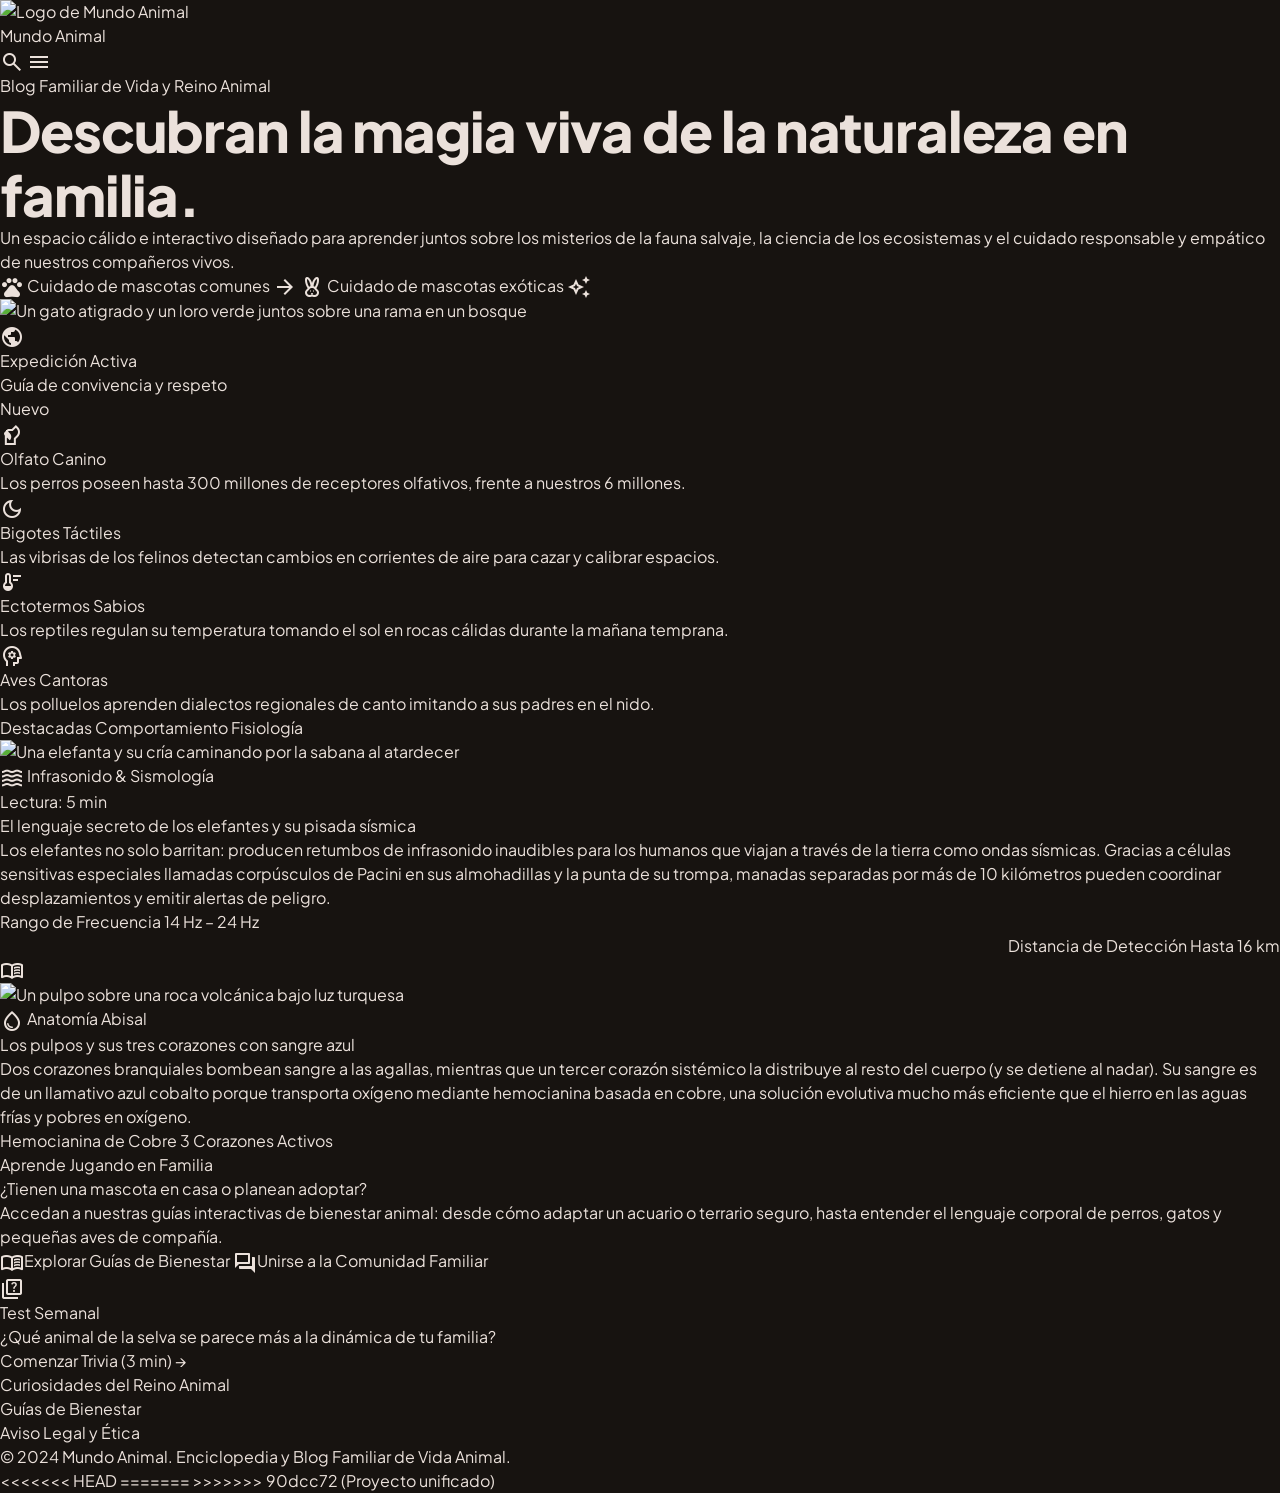
==== commit 14af3a07: "Fix merge conflicts and remove extra files" ====
--- a/index.html
+++ b/index.html
@@ -8,24 +8,16 @@
     <link crossorigin href="https://fonts.gstatic.com" rel="preconnect">
     <link href="https://fonts.googleapis.com/css2?family=Plus+Jakarta+Sans:wght@400;500;600;700;800&display=swap" rel="stylesheet">
      <link href="https://fonts.googleapis.com/css2?family=Material+Symbols+Outlined:wght,FILL@100..700,0..1&display=swap" rel="stylesheet">
-<<<<<<< HEAD
 
 <!-- Tailwind (CDN) y tu JavaScript (script.js lleva la configuración de Tailwind, por eso va aquí) -->
     <script src="https://cdn.tailwindcss.com?plugins=forms,container-queries"></script>
-    <script src="script.js"></script> 
-    <link rel="stylesheet" href="styles.css">
+    <script src="inicio-script.js"></script> 
+    <link rel="stylesheet" href="inicio-styles.css">
 
 </head>
 <body class="bg-background text-on-surface antialiased selection:bg-primary selection:text-surface min-h-screen flex flex-col">
 
 <!-- ================= ENCABEZADO ================= -->
-=======
-    <script src="inicio-script.js"></script>
-    <script src="https://cdn.tailwindcss.com?plugins=forms,container-queries"></script>
-    <link rel="stylesheet" href="inicio-styles.css">
-</head>
-<body class="bg-background text-on-surface antialiased selection:bg-primary selection:text-surface min-h-screen flex flex-col">
->>>>>>> 90dcc72 (Proyecto unificado)
 <header class="bg-surface/90 backdrop-blur-md top-0 sticky z-50 shadow-md">
   <div class="flex justify-between items-center w-full px-6 md:px-10 max-w-7xl mx-auto h-20">
     <a class="flex items-center gap-3 group" href="#">
@@ -35,51 +27,35 @@
         <span class="text-label-sm font-label-sm text-tertiary hidden sm:inline -mt-1 tracking-widest uppercase">Enciclopedia &amp; Blog</span>
       </div>
     </a>
-<<<<<<< HEAD
 
     <!-- Navegación escritorio -->
-    <nav class="hidden md:flex items-center space-x-6 text-label-lg font-label-lg">
-      <a class="text-primary font-bold border-b-2 border-primary pb-1" href="#">Inicio</a>
-      <a class="text-on-surface-variant hover:text-primary transition-colors pb-1" href="#">Mascotas Comunes</a>
-      <a class="text-on-surface-variant hover:text-primary transition-colors pb-1" href="#">Mascotas Exóticas</a>
-    </nav>
-
-=======
     <nav class="hidden md:flex items-center space-x-6 text-label-lg font-label-lg">
       <a class="text-primary font-bold border-b-2 border-primary pb-1" href="index.html">Inicio</a>
       <a class="text-on-surface-variant hover:text-primary transition-colors pb-1" href="mascotas-comunes.html">Mascotas Comunes</a>
       <a class="text-on-surface-variant hover:text-primary transition-colors pb-1" href="mascotas-exoticas.html">Mascotas Exóticas</a>
     </nav>
->>>>>>> 90dcc72 (Proyecto unificado)
+
     <div class="flex items-center space-x-3">
       <button aria-label="Buscar" class="w-10 h-10 rounded-full flex items-center justify-center hover:text-primary hover:bg-surface-container transition-all text-on-surface-variant">
         <span class="material-symbols-outlined">search</span>
       </button>
-      <a class="hidden sm:inline-flex items-center justify-center px-4 py-2 rounded-lg bg-surface-container-high border border-primary/30 text-primary hover:bg-primary hover:text-surface transition-all font-label-lg text-label-lg" href="#">Contáctanos</a>
+      <a class="hidden sm:inline-flex items-center justify-center px-4 py-2 rounded-lg bg-surface-container-high border border-primary/30 text-primary hover:bg-primary hover:text-surface transition-all font-label-lg text-label-lg" href="index.html">Contáctanos</a>
       <button aria-label="Abrir menú" aria-expanded="false" class="md:hidden w-10 h-10 rounded-lg flex items-center justify-center text-on-surface hover:text-primary hover:bg-surface-container" id="mobile-toggle">
         <span class="material-symbols-outlined">menu</span>
       </button>
     </div>
   </div>
-<<<<<<< HEAD
 
   <!-- Menú móvil -->
-  <div class="hidden md:hidden px-6 pt-2 pb-6 bg-surface-container-low border-b border-outline-variant/30 space-y-3" id="mobile-menu">
-    <a class="block py-2 text-primary font-bold border-l-2 border-primary pl-3" href="#">Inicio</a>
-    <a class="block py-2 text-on-surface-variant hover:text-primary pl-3" href="#">Mascotas Comunes</a>
-    <a class="block py-2 text-on-surface-variant hover:text-primary pl-3" href="#">Mascotas Exóticas</a>
-=======
   <div class="hidden md:hidden px-6 pt-2 pb-6 bg-surface-container-low border-b border-outline-variant/30 space-y-3" id="mobile-menu">
     <a class="block py-2 text-primary font-bold border-l-2 border-primary pl-3" href="index.html">Inicio</a>
     <a class="block py-2 text-on-surface-variant hover:text-primary pl-3" href="mascotas-comunes.html">Mascotas Comunes</a>
     <a class="block py-2 text-on-surface-variant hover:text-primary pl-3" href="mascotas-exoticas.html">Mascotas Exóticas</a>
->>>>>>> 90dcc72 (Proyecto unificado)
     <div class="pt-2">
-      <a class="w-full inline-flex justify-center items-center py-2.5 rounded-lg bg-primary text-surface font-label-lg text-label-lg font-bold" href="#">Contáctanos</a>
+      <a class="w-full inline-flex justify-center items-center py-2.5 rounded-lg bg-primary text-surface font-label-lg text-label-lg font-bold" href="index.html">Contáctanos</a>
     </div>
   </div>
 </header>
-<<<<<<< HEAD
 
 <main class="flex-grow">
 
@@ -88,19 +64,12 @@
     <div class="absolute -top-24 left-1/4 w-96 h-96 bg-tertiary-container/10 rounded-full blur-3xl pointer-events-none -z-10"></div>
     <div class="absolute top-1/3 -right-20 w-96 h-96 bg-secondary-container/20 rounded-full blur-3xl pointer-events-none -z-10"></div>
 
-=======
-<main class="flex-grow">
-  <section class="relative overflow-hidden pt-12 md:pt-20 pb-16 md:pb-24 px-6 md:px-10 max-w-7xl mx-auto">
-    <div class="absolute -top-24 left-1/4 w-96 h-96 bg-tertiary-container/10 rounded-full blur-3xl pointer-events-none -z-10"></div>
-    <div class="absolute top-1/3 -right-20 w-96 h-96 bg-secondary-container/20 rounded-full blur-3xl pointer-events-none -z-10"></div>
->>>>>>> 90dcc72 (Proyecto unificado)
     <div class="grid grid-cols-1 lg:grid-cols-12 gap-10 items-center">
       <div class="lg:col-span-7 space-y-6">
         <div class="inline-flex items-center gap-2 px-3 py-1 rounded-full bg-secondary-container/60 border border-outline-variant/40">
           <span class="w-2 h-2 rounded-full bg-tertiary animate-pulse"></span>
           <span class="text-label-sm font-label-sm text-primary tracking-wider uppercase">Blog Familiar de Vida y Reino Animal</span>
         </div>
-<<<<<<< HEAD
 
         <h1 class="text-headline-xl-mobile md:text-display-lg font-display-lg text-on-background tracking-tight">
           Descubran la magia viva de la <span class="text-primary underline decoration-primary/40 underline-offset-8">naturaleza</span> en familia.
@@ -110,14 +79,6 @@
           Un espacio cálido e interactivo diseñado para aprender juntos sobre los misterios de la fauna salvaje, la ciencia de los ecosistemas y el cuidado responsable y empático de nuestros compañeros vivos.
         </p>
 
-=======
-        <h1 class="text-headline-xl-mobile md:text-display-lg font-display-lg text-on-background tracking-tight">
-          Descubran la magia viva de la <span class="text-primary underline decoration-primary/40 underline-offset-8">naturaleza</span> en familia.
-        </h1>
-        <p class="text-body-lg font-body-lg text-on-surface-variant max-w-2xl leading-relaxed">
-          Un espacio cálido e interactivo diseñado para aprender juntos sobre los misterios de la fauna salvaje, la ciencia de los ecosistemas y el cuidado responsable y empático de nuestros compañeros vivos.
-        </p>
->>>>>>> 90dcc72 (Proyecto unificado)
         <div class="pt-4 flex flex-col sm:flex-row gap-4">
           <a class="inline-flex items-center justify-center gap-3 px-6 py-4 rounded-xl bg-primary text-on-primary-fixed font-label-lg text-label-lg font-bold gold-glow gold-glow-hover transition-all group" href="#">
             <span class="material-symbols-outlined text-on-primary-fixed">pets</span>
@@ -130,20 +91,7 @@
             <span class="material-symbols-outlined text-tertiary group-hover:translate-x-1 transition-transform">auto_awesome</span>
           </a>
         </div>
-<<<<<<< HEAD
-
-=======
->>>>>>> 90dcc72 (Proyecto unificado)
-        <div class="pt-4 flex flex-wrap items-center gap-6 text-on-surface-variant text-label-sm font-label-sm border-t border-outline-variant/30">
-          <div class="flex items-center gap-2"><span class="material-symbols-outlined text-tertiary">verified</span><span>Revisado por Veterinarios y Biólogos</span></div>
-          <div class="flex items-center gap-2"><span class="material-symbols-outlined text-primary">family_restroom</span><span>Contenido Educativo para Todas las Edades</span></div>
-          <div class="flex items-center gap-2"><span class="material-symbols-outlined text-secondary">favorite</span><span>100% Ética y Bienestar</span></div>
-        </div>
-      </div>
-<<<<<<< HEAD
-
-=======
->>>>>>> 90dcc72 (Proyecto unificado)
+
       <div class="lg:col-span-5 relative">
         <div class="relative mx-auto rounded-3xl p-3 bg-surface-container-low border border-primary/20 gold-glow">
           <div class="relative overflow-hidden rounded-2xl h-[420px]">
@@ -168,24 +116,8 @@
       </div>
     </div>
   </section>
-<<<<<<< HEAD
 
   <!-- ================= PÍLDORAS DE CONOCIMIENTO ================= -->
-=======
->>>>>>> 90dcc72 (Proyecto unificado)
-  <section class="py-6 bg-surface-container-lowest/80 border-y border-outline-variant/20">
-    <div class="max-w-7xl mx-auto px-6 md:px-10">
-      <div class="flex flex-col md:flex-row md:items-center justify-between gap-4 mb-4">
-        <div class="flex items-center gap-2">
-          <span class="material-symbols-outlined text-primary">lightbulb</span>
-          <h2 class="text-headline-sm font-headline-sm text-on-background">Píldoras de Conocimiento Familiar</h2>
-        </div>
-        <p class="text-body-sm font-body-sm text-on-surface-variant">Datos breves para compartir durante la cena o camino a la escuela</p>
-      </div>
-<<<<<<< HEAD
-
-=======
->>>>>>> 90dcc72 (Proyecto unificado)
       <div class="grid grid-cols-1 sm:grid-cols-2 lg:grid-cols-4 gap-4">
         <div class="p-4 rounded-xl bg-surface-container border border-outline-variant/30 flex items-start gap-3 hover:border-primary/50 transition-colors">
           <div class="w-8 h-8 rounded-full bg-primary/20 text-primary flex items-center justify-center shrink-0 mt-0.5"><span class="material-symbols-outlined text-sm">sound_detection_dog_barking</span></div>
@@ -218,40 +150,18 @@
       </div>
     </div>
   </section>
-<<<<<<< HEAD
 
   <!-- ================= CURIOSIDADES DEL REINO ANIMAL ================= -->
-=======
->>>>>>> 90dcc72 (Proyecto unificado)
-  <section class="py-16 md:py-24 px-6 md:px-10 max-w-7xl mx-auto">
-    <div class="flex flex-col md:flex-row md:items-end justify-between mb-12 gap-6">
-      <div>
-        <div class="inline-flex items-center gap-2 px-3 py-1 rounded-full bg-surface-container border border-tertiary/30 mb-3">
-          <span class="material-symbols-outlined text-tertiary text-sm">neurology</span>
-          <span class="text-label-sm font-label-sm text-tertiary uppercase tracking-wider">Maravillas de la Evolución</span>
-        </div>
-        <h2 class="text-headline-xl-mobile md:text-headline-xl font-headline-xl text-on-background">Curiosidades del Reino Animal</h2>
-        <p class="text-body-md font-body-md text-on-surface-variant max-w-xl mt-2">Sumérgete en cuatro adaptaciones asombrosas que desafían nuestra comprensión de la vida en la Tierra.</p>
-      </div>
-<<<<<<< HEAD
-
-      <!-- Filtros (los maneja script.js) -->
-=======
->>>>>>> 90dcc72 (Proyecto unificado)
       <div class="flex flex-wrap items-center gap-2">
         <button class="px-4 py-1.5 rounded-full bg-tertiary text-surface-container-lowest font-label-md text-label-md font-bold transition-all" data-filtro="todas">Destacadas</button>
         <button class="px-4 py-1.5 rounded-full bg-secondary-container/50 text-primary border border-outline-variant/30 font-label-md text-label-md hover:bg-secondary-container transition-all" data-filtro="comportamiento">Comportamiento</button>
         <button class="px-4 py-1.5 rounded-full bg-secondary-container/50 text-primary border border-outline-variant/30 font-label-md text-label-md hover:bg-secondary-container transition-all" data-filtro="fisiologia">Fisiología</button>
       </div>
     </div>
-<<<<<<< HEAD
 
     <div class="grid grid-cols-1 md:grid-cols-12 gap-6">
 
       <!-- Tarjeta 1: Elefantes -->
-=======
-    <div class="grid grid-cols-1 md:grid-cols-12 gap-6">
->>>>>>> 90dcc72 (Proyecto unificado)
       <article class="md:col-span-7 rounded-2xl bg-surface-container-low border border-primary/20 p-6 flex flex-col justify-between hover:border-primary/60 transition-all group overflow-hidden relative" data-categoria="comportamiento">
         <div class="relative overflow-hidden rounded-xl h-64 mb-6">
           <img alt="Una elefanta y su cría caminando por la sabana al atardecer" class="w-full h-full object-cover group-hover:scale-105 transition-transform duration-500" src="https://lh3.googleusercontent.com/aida-public/[base64]">
@@ -277,33 +187,8 @@
           </div>
         </div>
       </article>
-<<<<<<< HEAD
 
       <!-- Tarjeta 2: Visión UV -->
-=======
->>>>>>> 90dcc72 (Proyecto unificado)
-      <article class="md:col-span-5 rounded-2xl bg-surface-container-low border border-primary/20 p-6 flex flex-col justify-between hover:border-tertiary/60 transition-all group overflow-hidden" data-categoria="fisiologia">
-        <div class="relative overflow-hidden rounded-xl h-48 mb-5">
-          <img alt="Un colibrí frente a flores con patrones de luz ultravioleta" class="w-full h-full object-cover group-hover:scale-105 transition-transform duration-500" src="https://lh3.googleusercontent.com/aida-public/[base64]">
-          <div class="absolute top-3 left-3 px-3 py-1 rounded-full bg-surface-container-lowest/80 backdrop-blur-md border border-secondary/40 flex items-center gap-1.5">
-            <span class="material-symbols-outlined text-secondary text-xs">visibility</span>
-            <span class="text-label-sm font-label-sm text-secondary">Visión Tetracromática</span>
-          </div>
-        </div>
-        <div class="space-y-3">
-          <h3 class="text-headline-md font-headline-md text-primary group-hover:text-tertiary transition-colors">La visión ultravioleta en aves y cómo ven el mundo</h3>
-          <p class="text-body-sm font-body-sm text-on-surface-variant leading-relaxed">Mientras los humanos poseemos tres tipos de conos receptores, las aves poseen un cuarto cono dedicado a la luz ultravioleta (UV). Esto les permite ver patrones fluorescentes en los pétalos que guían hacia el néctar, detectar rastros de orina de roedores desde las alturas y apreciar plumajes nupciales deslumbrantes que a nuestros ojos parecen simplemente grises o pardos.</p>
-          <div class="pt-2 flex items-center justify-between border-t border-outline-variant/30 text-label-sm font-label-sm">
-            <span class="text-tertiary flex items-center gap-1"><span class="material-symbols-outlined text-xs">filter_vintage</span>Guías de Néctar Visibles</span>
-            <a class="text-primary hover:text-tertiary flex items-center gap-1 font-bold" href="#">Explorar simulación <span class="material-symbols-outlined text-xs">chevron_right</span></a>
-          </div>
-        </div>
-      </article>
-<<<<<<< HEAD
-
-      <!-- Tarjeta 3: Pulpos -->
-=======
->>>>>>> 90dcc72 (Proyecto unificado)
       <article class="md:col-span-5 rounded-2xl bg-surface-container-low border border-primary/20 p-6 flex flex-col justify-between hover:border-tertiary/60 transition-all group overflow-hidden" data-categoria="fisiologia">
         <div class="relative overflow-hidden rounded-xl h-48 mb-5">
           <img alt="Un pulpo sobre una roca volcánica bajo luz turquesa" class="w-full h-full object-cover group-hover:scale-105 transition-transform duration-500" src="https://lh3.googleusercontent.com/aida-public/[base64]">
@@ -321,39 +206,8 @@
           </div>
         </div>
       </article>
-<<<<<<< HEAD
 
       <!-- Tarjeta 4: Córvidos y loros -->
-=======
->>>>>>> 90dcc72 (Proyecto unificado)
-      <article class="md:col-span-7 rounded-2xl bg-surface-container-low border border-primary/20 p-6 flex flex-col justify-between hover:border-primary/60 transition-all group overflow-hidden" data-categoria="comportamiento">
-        <div class="relative overflow-hidden rounded-xl h-64 mb-6">
-          <img alt="Dos cuervos y un guacamayo resolviendo un rompecabezas de madera" class="w-full h-full object-cover group-hover:scale-105 transition-transform duration-500" src="https://lh3.googleusercontent.com/aida-public/[base64]">
-          <div class="absolute top-3 left-3 px-3 py-1 rounded-full bg-surface-container-lowest/80 backdrop-blur-md border border-primary/40 flex items-center gap-1.5">
-            <span class="material-symbols-outlined text-primary text-xs">psychology_alt</span>
-            <span class="text-label-sm font-label-sm text-primary">Cognición Animal</span>
-          </div>
-          <div class="absolute bottom-3 right-3 px-2.5 py-1 rounded bg-surface/90 text-tertiary text-label-sm font-label-sm">Experimento en Familia</div>
-        </div>
-        <div class="space-y-3">
-          <h3 class="text-headline-md font-headline-md text-primary group-hover:text-primary-fixed transition-colors">La inteligencia cooperativa de los córvidos y loros</h3>
-          <p class="text-body-md font-body-md text-on-surface-variant leading-relaxed">Tanto cuervos como loros poseen una densidad de neuronas en su palio anterior comparable a la de los primates superiores. Son capaces de resolver rompecabezas de múltiples pasos, esperar pacientemente a que un compañero tire de una cuerda sincronizada para obtener comida y recordar los rostros de personas amables o peligrosas durante años.</p>
-          <div class="mt-4 p-4 rounded-xl bg-surface-container border border-outline-variant/30 flex items-center gap-4">
-            <div class="w-10 h-10 rounded-full bg-primary/20 flex items-center justify-center text-primary shrink-0"><span class="material-symbols-outlined">lightbulb_circle</span></div>
-            <p class="text-body-sm font-body-sm text-on-surface"><strong>¿Sabías que?</strong> Los cuervos de Nueva Caledonia fabrican sus propios ganchos cortando hojas de pandano para extraer larvas de cortezas inaccesibles.</p>
-          </div>
-        </div>
-      </article>
-<<<<<<< HEAD
-
-    </div>
-  </section>
-
-  <!-- ================= BANNER DE COMUNIDAD ================= -->
-=======
-    </div>
-  </section>
->>>>>>> 90dcc72 (Proyecto unificado)
   <section class="py-12 bg-surface-container-lowest">
     <div class="max-w-7xl mx-auto px-6 md:px-10">
       <div class="rounded-3xl bg-gradient-to-r from-surface-container to-secondary-container/40 border border-primary/30 p-8 md:p-12 relative overflow-hidden">
@@ -385,27 +239,8 @@
     </div>
   </section>
 </main>
-<<<<<<< HEAD
 
 <!-- ================= PIE DE PÁGINA ================= -->
-=======
->>>>>>> 90dcc72 (Proyecto unificado)
-<footer class="bg-surface-container-lowest border-t border-outline-variant/20">
-  <div class="w-full px-6 md:px-12 py-12 max-w-7xl mx-auto flex flex-col md:flex-row justify-between items-center gap-6">
-    <div class="flex items-center gap-3">
-      <img alt="Logo de Mundo Animal" class="w-9 h-9 rounded-md border border-outline-variant/30 object-cover" src="https://lh3.googleusercontent.com/aida/[base64]">
-      <span class="text-headline-sm font-headline-sm font-bold text-primary">Mundo Animal</span>
-    </div>
-    <nav class="flex flex-wrap justify-center gap-x-6 gap-y-2 text-label-md font-label-md text-on-surface-variant">
-<<<<<<< HEAD
-      <a class="text-primary underline opacity-80 hover:opacity-100 transition-opacity" href="#">Inicio</a>
-      <a class="hover:text-primary opacity-80 hover:opacity-100 transition-opacity" href="#">Mascotas Comunes</a>
-      <a class="hover:text-primary opacity-80 hover:opacity-100 transition-opacity" href="#">Mascotas Exóticas</a>
-=======
-      <a class="text-primary underline opacity-80 hover:opacity-100 transition-opacity" href="index.html">Inicio</a>
-      <a class="hover:text-primary opacity-80 hover:opacity-100 transition-opacity" href="mascotas-comunes.html">Mascotas Comunes</a>
-      <a class="hover:text-primary opacity-80 hover:opacity-100 transition-opacity" href="mascotas-exoticas.html">Mascotas Exóticas</a>
->>>>>>> 90dcc72 (Proyecto unificado)
       <a class="hover:text-primary opacity-80 hover:opacity-100 transition-opacity" href="#">Curiosidades del Reino Animal</a>
       <a class="hover:text-primary opacity-80 hover:opacity-100 transition-opacity" href="#">Guías de Bienestar</a>
       <a class="hover:text-primary opacity-80 hover:opacity-100 transition-opacity" href="#">Aviso Legal y Ética</a>
@@ -420,7 +255,7 @@
 </body>
 </html>
 <body>
-    <script src="script.js"></script>
+    <script src="inicio-script.js"></script>
 =======
 >>>>>>> 90dcc72 (Proyecto unificado)
 </body>
--- a/inicio-styles.css
+++ b/inicio-styles.css
@@ -1,19 +1,209 @@
-.material-symbols-outlined {
-  font-variation-settings: 'FILL' 0, 'wght' 400, 'GRAD' 0, 'opsz' 24;
-  display: inline-block;
-  vertical-align: middle;
-  line-height: 1;
-}
-.gold-glow {
-  box-shadow: 0 8px 24px -4px rgba(201, 169, 97, 0.25);
-}
-.gold-glow-hover:hover {
-  box-shadow: 0 12px 28px -4px rgba(201, 169, 97, 0.4);
-}
-.turq-glow {
-  box-shadow: 0 8px 24px -4px rgba(42, 157, 143, 0.25);
-}
-.card-oculta {
-  display: none;
-}
- +:root {
+  --pri: #e6c479; --pri-dim: #e4c278; --pri-fixed: #ffdf9b; --pri-container: #c9a961;
+  --sec: #dcbce3; --sec-container: #594061; --sec-fixed: #f9d8ff;
+  --ter: #71daca; --ter-container: #53beaf; --ter-fixed: #8cf5e4;
+  --surface: #171310; --surface-container: #231f1b; --surface-container-low: #1f1b17;
+  --surface-container-high: #2e2926; --surface-container-highest: #393430;
+  --surface-container-lowest: #110d0a; --surface-bright: #3e3834;
+  --bg: #171310; --on-surface: #ebe1db; --on-surface-variant: #d0c5b4;
+  --on-bg: #ebe1db; --on-pri: #3f2e00; --on-pri-fixed: #251a00;
+  --on-ter-container: #004a42; --on-sec: #3f2847;
+  --outline: #999080; --outline-var: #4d4639;
+  --error: #ffb4ab; --error-container: #93000a;
+  --font: 'Plus Jakarta Sans', sans-serif;
+}
+*, *::before, *::after { box-sizing: border-box; margin: 0; padding: 0; }
+img { display: block; max-width: 100%; }
+a { color: inherit; text-decoration: none; }
+button, select, input { font: inherit; color: inherit; }
+button { background: none; cursor: pointer; border: none; }
+h1, h2, h3, h4 { font-weight: inherit; font-size: inherit; }
+html { color-scheme: dark; }
+body { font-family: var(--font); background: var(--bg); color: var(--on-surface); min-height: 100vh; display: flex; flex-direction: column; -webkit-font-smoothing: antialiased; font-size: 16px; line-height: 24px; }
+::selection { background: var(--ter-container); color: var(--on-ter-container); }
+.container { max-width: 80rem; margin: 0 auto; padding: 0 1.5rem; width: 100%; }
+.material-symbols-outlined { font-variation-settings: 'FILL' 0, 'wght' 400, 'GRAD' 0, 'opsz' 24; display: inline-block; vertical-align: middle; line-height: 1; }
+.hidden { display: none !important; }
+.muted { color: var(--on-surface-variant); }
+.c-pri { color: var(--pri); }
+.c-sec { color: var(--sec); }
+.c-ter { color: var(--ter); }
+.bold { font-weight: 700; }
+.mt-2 { margin-top: .5rem; }
+.text-right { text-align: right; }
+
+/* HEADER */
+.header { background: rgba(23,19,16,.92); backdrop-filter: blur(12px); position: sticky; top: 0; z-index: 50; box-shadow: 0 2px 8px rgba(0,0,0,.35); }
+.header-in { display: flex; justify-content: space-between; align-items: center; height: 5rem; }
+.brand { display: flex; flex-direction: column; gap: 0; }
+.brand-name { font-size: 24px; line-height: 32px; font-weight: 800; color: var(--pri); letter-spacing: .04em; }
+.brand-sub { font-size: 11px; line-height: 14px; font-weight: 700; color: var(--ter); letter-spacing: .06em; text-transform: uppercase; margin-top: -2px; }
+.nav { display: flex; align-items: center; gap: 1.5rem; font-size: 14px; font-weight: 600; letter-spacing: .02em; }
+.nav a { color: var(--on-surface-variant); padding-bottom: 4px; transition: color .2s; }
+.nav a:hover, .nav a.active { color: var(--pri); }
+.nav a.active { font-weight: 700; border-bottom: 2px solid var(--pri); }
+.header-actions { display: flex; align-items: center; gap: .75rem; }
+.icon-btn { width: 40px; height: 40px; border-radius: 50%; display: flex; align-items: center; justify-content: center; color: var(--on-surface-variant); transition: all .2s; }
+.icon-btn:hover { color: var(--pri); background: var(--surface-container); }
+.contact-btn { display: inline-flex; align-items: center; justify-content: center; padding: .5rem 1rem; border-radius: .5rem; background: var(--surface-container-high); border: 1px solid rgba(230,196,121,.3); color: var(--pri); font-size: 14px; font-weight: 600; transition: all .2s; }
+.contact-btn:hover { background: var(--pri); color: var(--surface); }
+.menu-toggle { display: none; width: 40px; height: 40px; border-radius: .5rem; align-items: center; justify-content: center; color: var(--on-surface); transition: all .2s; }
+.menu-toggle:hover { color: var(--pri); background: var(--surface-container); }
+.mobile-menu { padding: .5rem 1.5rem 1.5rem; background: var(--surface-container-low); border-bottom: 1px solid rgba(77,70,57,.3); display: flex; flex-direction: column; gap: .75rem; }
+.mobile-menu a { display: block; padding: .5rem .75rem; color: var(--on-surface-variant); transition: color .2s; }
+.mobile-menu a:hover { color: var(--pri); }
+.mobile-menu a.active { color: var(--pri); font-weight: 700; border-left: 2px solid var(--pri); }
+.mobile-cta { text-align: center; padding: .625rem; border-radius: .5rem; background: var(--pri); color: var(--surface); font-weight: 700; font-size: 14px; }
+
+/* HERO */
+.hero { position: relative; overflow: hidden; padding: 3rem 0 4rem; }
+.blob { position: absolute; width: 24rem; height: 24rem; border-radius: 50%; filter: blur(80px); pointer-events: none; z-index: -1; }
+.blob-1 { top: -6rem; left: 25%; background: rgba(83,190,175,.1); }
+.blob-2 { top: 33%; right: -5rem; background: rgba(89,64,97,.2); }
+.hero-grid { display: grid; grid-template-columns: 1fr; gap: 2.5rem; align-items: center; }
+.hero-text { display: flex; flex-direction: column; gap: 1.5rem; }
+.badge { display: inline-flex; align-items: center; gap: .5rem; padding: .25rem .75rem; border-radius: 9999px; background: rgba(89,64,97,.6); border: 1px solid rgba(77,70,57,.4); font-size: 11px; font-weight: 700; color: var(--pri); letter-spacing: .06em; text-transform: uppercase; width: fit-content; }
+.badge-outline { background: var(--surface-container); border-color: rgba(113,218,202,.3); }
+.dot-pulse { width: 8px; height: 8px; border-radius: 50%; background: var(--ter); animation: pulse 2s infinite; }
+@keyframes pulse { 0%, 100% { opacity: 1; } 50% { opacity: .4; } }
+h1 { font-size: 36px; line-height: 44px; font-weight: 800; letter-spacing: -.01em; color: var(--on-bg); }
+h1 .accent { color: var(--pri); text-decoration: underline; text-decoration-color: rgba(230,196,121,.4); text-underline-offset: 8px; }
+.hero-desc { font-size: 18px; line-height: 28px; color: var(--on-surface-variant); max-width: 42rem; }
+.hero-buttons { display: flex; flex-direction: column; gap: 1rem; padding-top: 1rem; }
+.btn-primary { display: inline-flex; align-items: center; justify-content: center; gap: .75rem; padding: 1rem 1.5rem; border-radius: .75rem; background: var(--pri); color: var(--on-pri-fixed); font-size: 14px; font-weight: 700; box-shadow: 0 8px 24px -4px rgba(201,169,97,.25); transition: all .2s; }
+.btn-primary:hover { box-shadow: 0 12px 28px -4px rgba(201,169,97,.4); }
+.btn-secondary { display: inline-flex; align-items: center; justify-content: center; gap: .75rem; padding: 1rem 1.5rem; border-radius: .75rem; background: var(--surface-container-high); border: 2px solid rgba(230,196,121,.8); color: var(--pri); font-size: 14px; font-weight: 700; box-shadow: 0 4px 12px rgba(0,0,0,.2); transition: all .2s; }
+.btn-secondary:hover { background: rgba(89,64,97,.4); border-color: var(--ter); }
+.btn-outline { display: inline-flex; align-items: center; justify-content: center; gap: .5rem; padding: .75rem 1.25rem; border-radius: .75rem; background: var(--surface-container-high); border: 1px solid rgba(77,70,57,.4); color: var(--on-surface); font-size: 14px; font-weight: 700; transition: color .2s; }
+.btn-outline:hover { color: var(--pri); }
+.arrow { transition: transform .2s; }
+a:hover .arrow, button:hover .arrow { transform: translateX(4px); }
+.hero-badges { display: flex; flex-wrap: wrap; align-items: center; gap: 1.5rem; padding-top: 1rem; border-top: 1px solid rgba(77,70,57,.3); font-size: 11px; font-weight: 700; color: var(--on-surface-variant); letter-spacing: .06em; }
+.hero-badge { display: flex; align-items: center; gap: .5rem; }
+.hero-visual { position: relative; }
+.hero-frame { position: relative; margin: 0 auto; border-radius: 1.5rem; padding: .75rem; background: var(--surface-container-low); border: 1px solid rgba(230,196,121,.2); box-shadow: 0 8px 24px -4px rgba(201,169,97,.25); }
+.hero-img-wrap { position: relative; overflow: hidden; border-radius: 1rem; height: 420px; }
+.hero-img-wrap img { width: 100%; height: 100%; object-fit: cover; }
+.hero-img-overlay { position: absolute; inset: 0; background: linear-gradient(to top, var(--surface-container-lowest), transparent); }
+.hero-img-card { position: absolute; bottom: 1rem; left: 1rem; right: 1rem; background: rgba(23,19,16,.9); backdrop-filter: blur(12px); padding: 1rem; border-radius: .75rem; border: 1px solid rgba(77,70,57,.3); display: flex; align-items: center; justify-content: space-between; }
+.hero-img-card-left { display: flex; align-items: center; gap: .75rem; }
+.hero-img-icon { width: 40px; height: 40px; border-radius: .5rem; background: var(--sec-container); display: flex; align-items: center; justify-content: center; color: var(--sec); }
+.hero-img-card h4 { font-size: 20px; font-weight: 600; color: var(--pri); line-height: 1.2; }
+.hero-img-card p { font-size: 14px; color: var(--on-surface-variant); }
+.pill { padding: .25rem .625rem; border-radius: 9999px; font-size: 11px; font-weight: 700; letter-spacing: .06em; }
+.pill-ter { background: rgba(83,190,175,.3); color: var(--ter); border: 1px solid rgba(113,218,202,.3); }
+.corner { position: absolute; width: 2rem; height: 2rem; pointer-events: none; }
+.corner-bl { bottom: -.5rem; left: -.5rem; border-bottom: 2px solid var(--pri); border-left: 2px solid var(--pri); border-bottom-left-radius: .75rem; }
+.corner-tr { top: -.5rem; right: -.5rem; border-top: 2px solid var(--ter); border-right: 2px solid var(--ter); border-top-right-radius: .75rem; }
+
+/* PILLS */
+.pills-section { padding: 1.5rem 0; background: rgba(17,13,10,.8); border-top: 1px solid rgba(77,70,57,.2); border-bottom: 1px solid rgba(77,70,57,.2); }
+.pills-header { display: flex; flex-direction: column; gap: .25rem; margin-bottom: 1rem; }
+.pills-title { display: flex; align-items: center; gap: .5rem; }
+.pills-title h2 { font-size: 20px; font-weight: 600; color: var(--on-bg); }
+.pills-header > p { font-size: 14px; }
+.pills-grid { display: grid; grid-template-columns: 1fr; gap: 1rem; }
+.pill-card { padding: 1rem; border-radius: .75rem; background: var(--surface-container); border: 1px solid rgba(77,70,57,.3); display: flex; align-items: flex-start; gap: .75rem; transition: border-color .2s; }
+.pill-card:hover { border-color: rgba(230,196,121,.5); }
+.pill-icon { width: 2rem; height: 2rem; border-radius: 50%; display: flex; align-items: center; justify-content: center; flex-shrink: 0; margin-top: 2px; }
+.pill-icon .material-symbols-outlined { font-size: 18px; }
+.bg-pri { background: rgba(230,196,121,.2); color: var(--pri); }
+.bg-ter { background: rgba(113,218,202,.2); color: var(--ter); }
+.bg-sec { background: var(--sec-container); color: var(--sec); }
+.pill-label { display: block; font-size: 11px; font-weight: 700; letter-spacing: .06em; }
+.pill-card p { font-size: 14px; color: var(--on-surface); margin-top: .25rem; }
+
+/* CURIOSIDADES */
+.curiosidades { padding: 4rem 0; }
+.curio-header { display: flex; flex-direction: column; gap: 1.5rem; margin-bottom: 3rem; }
+.h-xl { font-size: 28px; line-height: 36px; font-weight: 700; color: var(--on-bg); }
+.curio-grid { display: grid; grid-template-columns: 1fr; gap: 1.5rem; }
+.curio-card { border-radius: 1rem; background: var(--surface-container-low); border: 1px solid rgba(230,196,121,.2); padding: 1.5rem; display: flex; flex-direction: column; justify-content: space-between; overflow: hidden; transition: border-color .2s; }
+.curio-card:hover { border-color: rgba(230,196,121,.6); }
+.curio-img-wrap { position: relative; overflow: hidden; border-radius: .75rem; margin-bottom: 1.5rem; }
+.curio-img-tall { height: 16rem; }
+.curio-img-short { height: 12rem; }
+.curio-img-wrap img { width: 100%; height: 100%; object-fit: cover; transition: transform .5s; }
+.curio-card:hover .curio-img-wrap img { transform: scale(1.05); }
+.curio-tag { position: absolute; top: .75rem; left: .75rem; padding: .25rem .75rem; border-radius: 9999px; background: rgba(17,13,10,.8); backdrop-filter: blur(12px); border: 1px solid rgba(113,218,202,.4); display: flex; align-items: center; gap: .375rem; font-size: 11px; font-weight: 700; color: var(--ter); }
+.curio-tag .material-symbols-outlined { font-size: 14px; }
+.curio-time { position: absolute; bottom: .75rem; right: .75rem; padding: .25rem .625rem; border-radius: .25rem; background: rgba(23,19,16,.9); color: var(--pri); font-size: 11px; font-weight: 700; }
+.curio-body { display: flex; flex-direction: column; gap: .75rem; }
+.curio-body h3 { font-size: 24px; line-height: 32px; font-weight: 600; color: var(--pri); transition: color .2s; }
+.curio-body p { font-size: 16px; line-height: 24px; color: var(--on-surface-variant); }
+.curio-stats { margin-top: 1rem; padding: 1rem; border-radius: .75rem; background: rgba(89,64,97,.4); border-top: 2px solid var(--ter); display: flex; align-items: center; justify-content: space-between; }
+.stat-label { display: block; font-size: 11px; font-weight: 700; color: var(--ter); letter-spacing: .06em; }
+.stat-value { font-size: 20px; font-weight: 700; color: var(--pri); }
+.stat-btn { padding: .5rem; border-radius: .5rem; background: var(--surface-container); color: var(--pri); display: flex; align-items: center; justify-content: center; transition: all .2s; }
+.stat-btn:hover { background: var(--ter); color: var(--surface); }
+.curio-footer { padding-top: .5rem; border-top: 1px solid rgba(77,70,57,.3); display: flex; align-items: center; justify-content: space-between; font-size: 11px; font-weight: 700; }
+.curio-footer a { color: var(--pri); display: flex; align-items: center; gap: .25rem; }
+.curio-footer a:hover { color: var(--ter); }
+.curio-footer .material-symbols-outlined { font-size: 14px; }
+.curio-tip { margin-top: 1rem; padding: 1rem; border-radius: .75rem; background: var(--surface-container); border: 1px solid rgba(77,70,57,.3); display: flex; align-items: center; gap: 1rem; }
+.curio-tip-icon { width: 40px; height: 40px; border-radius: 50%; background: rgba(230,196,121,.2); display: flex; align-items: center; justify-content: center; color: var(--pri); flex-shrink: 0; }
+.curio-tip p { font-size: 14px; color: var(--on-surface); }
+.filter-btns { display: flex; flex-wrap: wrap; gap: .5rem; }
+.filter-btns button { padding: .375rem 1rem; border-radius: 9999px; font-size: 12px; font-weight: 700; letter-spacing: .04em; transition: all .2s; background: rgba(89,64,97,.5); color: var(--pri); border: 1px solid rgba(77,70,57,.3); }
+.filter-btns button:hover { background: var(--sec-container); }
+.filter-btns button.filter-active, .filter-btns button[data-active] { background: var(--ter); color: var(--surface-container-lowest); border-color: var(--ter); }
+.card-oculta { display: none; }
+
+/* COMMUNITY */
+.community { padding: 3rem 0; background: var(--surface-container-lowest); }
+.community-box { border-radius: 1.5rem; background: linear-gradient(to right, var(--surface-container), rgba(89,64,97,.4)); border: 1px solid rgba(230,196,121,.3); padding: 2rem; position: relative; overflow: hidden; }
+.community-blur { position: absolute; right: -2.5rem; bottom: -2.5rem; width: 16rem; height: 16rem; background: rgba(113,218,202,.1); border-radius: 50%; filter: blur(40px); pointer-events: none; }
+.community-grid { display: grid; grid-template-columns: 1fr; gap: 2rem; align-items: center; position: relative; z-index: 1; }
+.community-text { display: flex; flex-direction: column; gap: 1rem; }
+.kicker { font-size: 11px; font-weight: 700; color: var(--ter); text-transform: uppercase; letter-spacing: .1em; }
+.community-text h3 { font-size: 32px; line-height: 40px; font-weight: 700; color: var(--on-bg); }
+.community-btns { display: flex; flex-wrap: wrap; gap: .75rem; padding-top: .5rem; }
+.quiz-card { padding: 1.5rem; border-radius: 1rem; background: rgba(23,19,16,.9); border: 1px solid rgba(230,196,121,.2); text-align: center; max-width: 20rem; margin: 0 auto; display: flex; flex-direction: column; gap: .75rem; box-shadow: 0 8px 24px rgba(0,0,0,.3); }
+.quiz-icon { width: 3.5rem; height: 3.5rem; margin: 0 auto; border-radius: 50%; background: rgba(230,196,121,.2); color: var(--pri); display: flex; align-items: center; justify-content: center; }
+.quiz-icon .material-symbols-outlined { font-size: 28px; }
+.quiz-card h4 { font-size: 20px; font-weight: 600; color: var(--pri); }
+.quiz-card > p { font-size: 14px; color: var(--on-surface-variant); }
+.quiz-card > a { font-size: 12px; font-weight: 700; color: var(--ter); letter-spacing: .04em; }
+.quiz-card > a:hover { text-decoration: underline; }
+
+/* FOOTER */
+.footer { background: var(--surface-container-lowest); border-top: 1px solid rgba(77,70,57,.2); }
+.footer-in { display: flex; flex-direction: column; align-items: center; gap: 1.5rem; padding: 3rem 1.5rem; }
+.footer-brand .brand-name { font-size: 20px; font-weight: 700; color: var(--pri); }
+.footer-nav { display: flex; flex-wrap: wrap; justify-content: center; gap: 1.5rem .75rem; font-size: 12px; font-weight: 700; letter-spacing: .04em; }
+.footer-nav a { color: var(--on-surface-variant); opacity: .8; transition: all .2s; }
+.footer-nav a:hover { color: var(--pri); opacity: 1; }
+.footer-nav a.active { color: var(--pri); text-decoration: underline; }
+.footer-copy { font-size: 14px; color: var(--on-surface-variant); text-align: center; }
+
+/* RESPONSIVE */
+@media (min-width: 640px) {
+  .hero-buttons { flex-direction: row; }
+  .brand-sub { display: inline; }
+}
+@media (min-width: 768px) {
+  h1 { font-size: 56px; line-height: 64px; letter-spacing: -.02em; }
+  .h-xl { font-size: 40px; line-height: 48px; letter-spacing: -.01em; }
+  .hero { padding: 5rem 0 6rem; }
+  .pills-grid { grid-template-columns: repeat(2, 1fr); }
+  .pills-header { flex-direction: row; align-items: center; justify-content: space-between; }
+  .curio-header { flex-direction: row; align-items: flex-end; justify-content: space-between; }
+  .curio-grid { grid-template-columns: repeat(12, 1fr); }
+  .curio-wide { grid-column: span 7; }
+  .curio-narrow { grid-column: span 5; }
+  .community-box { padding: 3rem; }
+  .footer-in { flex-direction: row; justify-content: space-between; }
+  .footer-copy { text-align: right; }
+  .menu-toggle { display: none; }
+}
+@media (min-width: 1024px) {
+  .hero-grid { grid-template-columns: 7fr 5fr; }
+  .pills-grid { grid-template-columns: repeat(4, 1fr); }
+  .community-grid { grid-template-columns: 2fr 1fr; }
+}
+@media (max-width: 767px) {
+  .nav { display: none; }
+  .contact-btn { display: none; }
+  .menu-toggle { display: flex; }
+  .brand-sub { display: none; }
+}
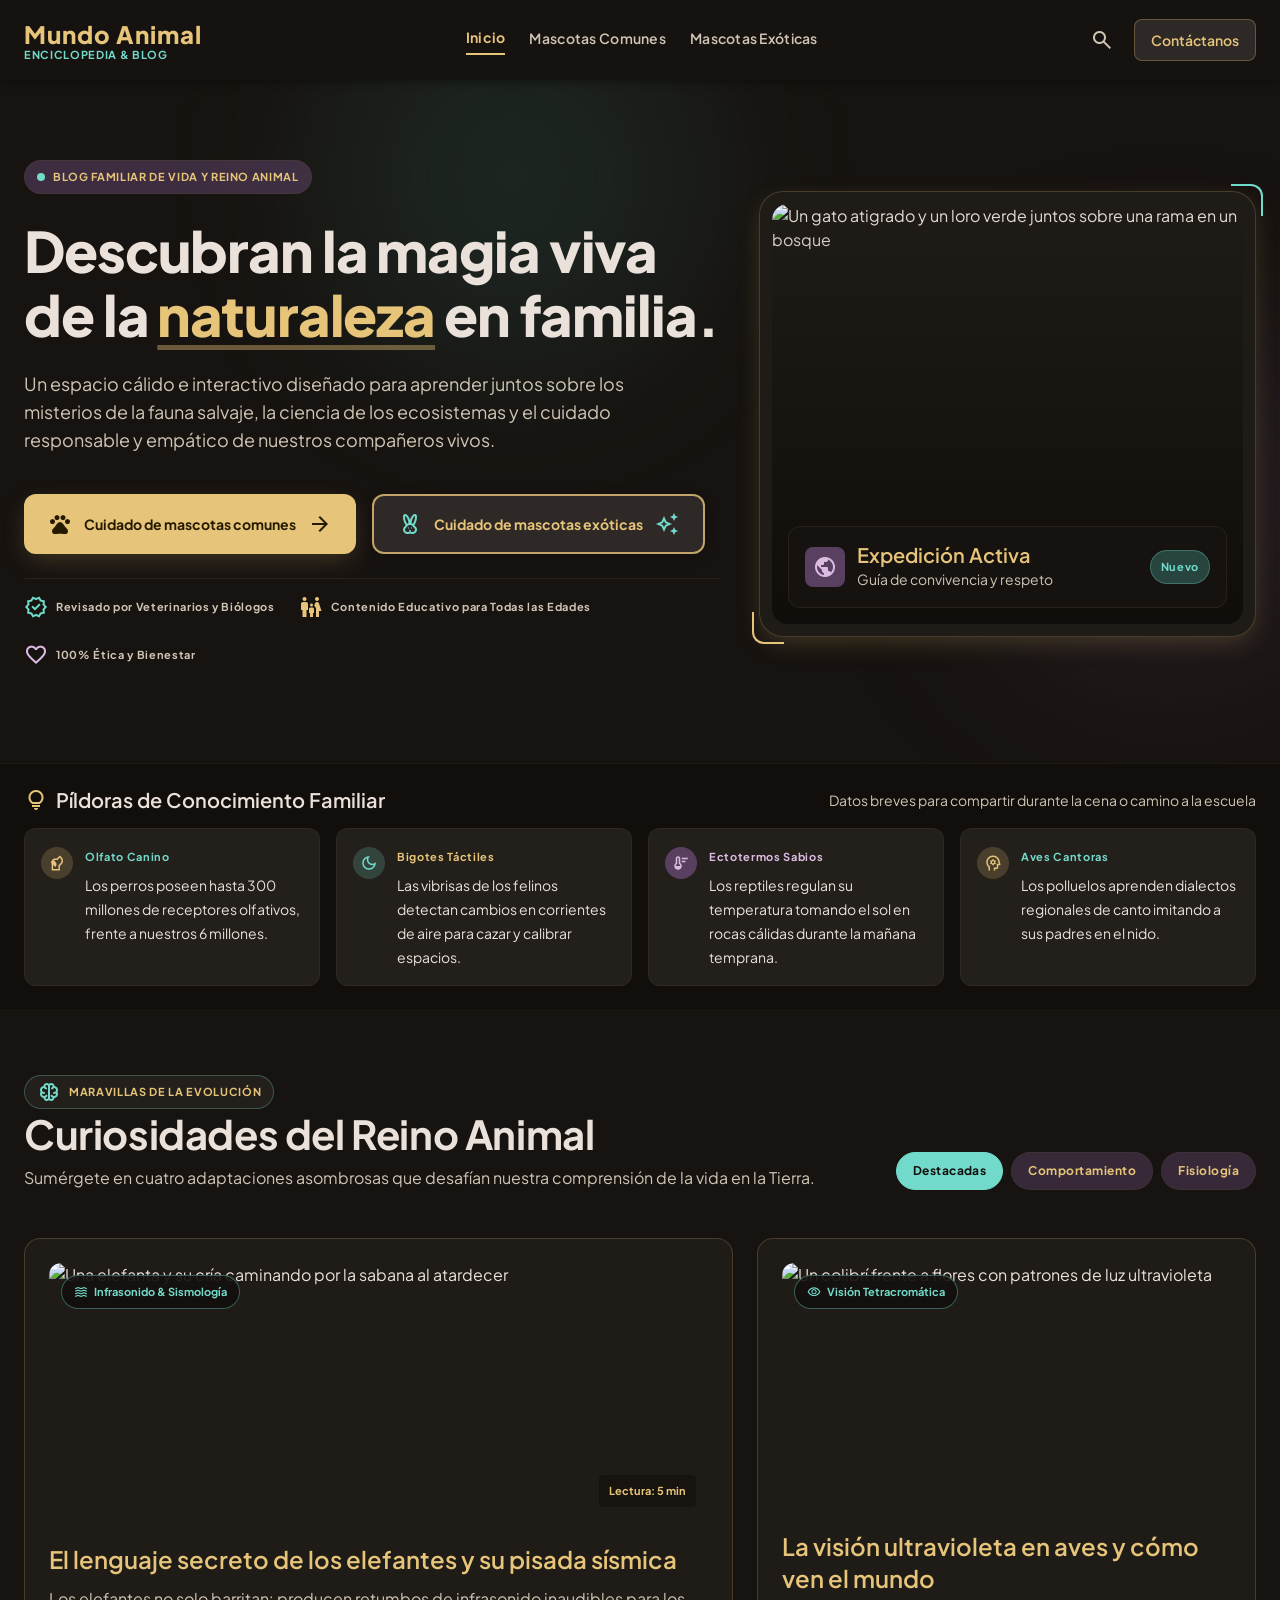
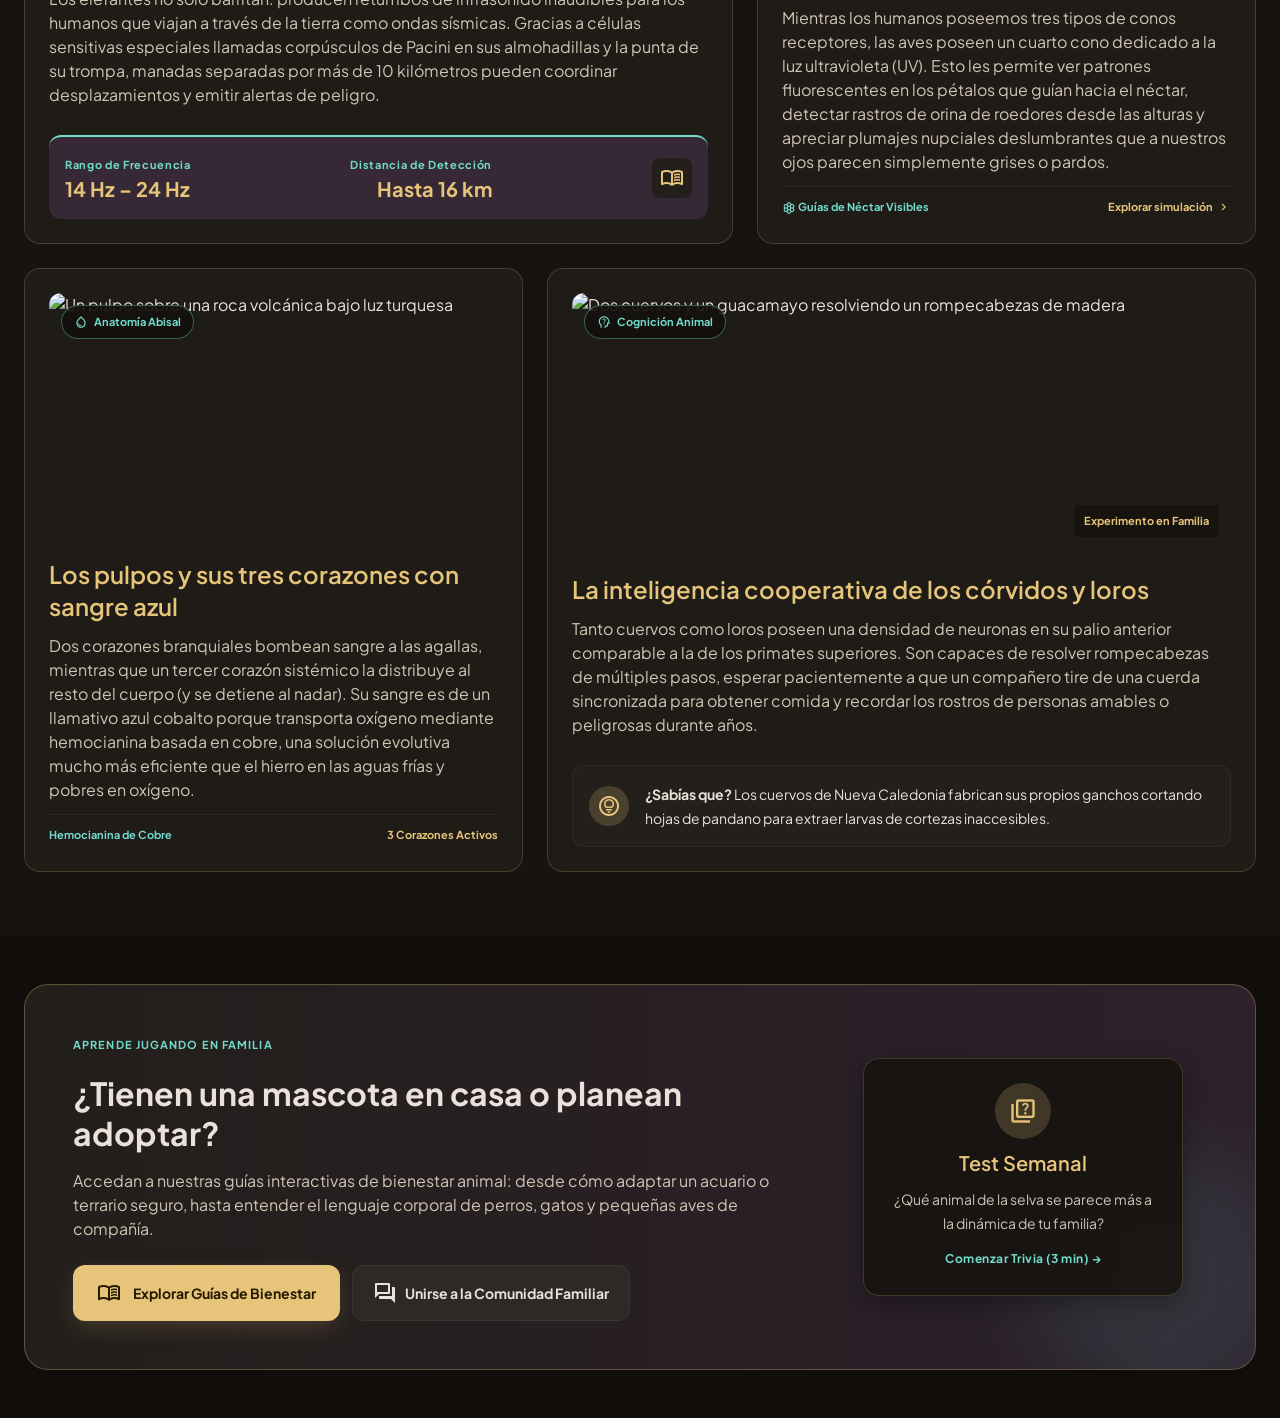
==== commit 4db2cceb: "Restore index.html vanilla CSS layout" ====
--- a/index.html
+++ b/index.html
@@ -1,237 +1,218 @@
 <!DOCTYPE html>
-<html lang="en">
+<html lang="es">
 <head>
     <meta charset="UTF-8">
     <meta name="viewport" content="width=device-width, initial-scale=1.0">
-    <title>Mundo Animal - Blog Familiar de vida y reino animal </title>
+    <title>Mundo Animal - Blog Familiar de vida y reino animal</title>
     <link href="https://fonts.googleapis.com" rel="preconnect">
     <link crossorigin href="https://fonts.gstatic.com" rel="preconnect">
     <link href="https://fonts.googleapis.com/css2?family=Plus+Jakarta+Sans:wght@400;500;600;700;800&display=swap" rel="stylesheet">
-     <link href="https://fonts.googleapis.com/css2?family=Material+Symbols+Outlined:wght,FILL@100..700,0..1&display=swap" rel="stylesheet">
-
-<!-- Tailwind (CDN) y tu JavaScript (script.js lleva la configuración de Tailwind, por eso va aquí) -->
-    <script src="https://cdn.tailwindcss.com?plugins=forms,container-queries"></script>
-    <script src="inicio-script.js"></script> 
+    <link href="https://fonts.googleapis.com/css2?family=Material+Symbols+Outlined:wght,FILL@100..700,0..1&display=swap" rel="stylesheet">
     <link rel="stylesheet" href="inicio-styles.css">
-
 </head>
-<body class="bg-background text-on-surface antialiased selection:bg-primary selection:text-surface min-h-screen flex flex-col">
-
-<!-- ================= ENCABEZADO ================= -->
-<header class="bg-surface/90 backdrop-blur-md top-0 sticky z-50 shadow-md">
-  <div class="flex justify-between items-center w-full px-6 md:px-10 max-w-7xl mx-auto h-20">
-    <a class="flex items-center gap-3 group" href="#">
-      <img alt="Logo de Mundo Animal" class="w-11 h-11 rounded-lg border border-outline-variant/40 object-cover shadow-sm group-hover:border-primary transition-colors" src="https://lh3.googleusercontent.com/aida/[base64]">
-      <div class="flex flex-col">
-        <span class="text-headline-md font-headline-md font-extrabold text-primary tracking-wide">Mundo Animal</span>
-        <span class="text-label-sm font-label-sm text-tertiary hidden sm:inline -mt-1 tracking-widest uppercase">Enciclopedia &amp; Blog</span>
-      </div>
+<body>
+<header class="header">
+  <div class="container header-in">
+    <a class="brand" href="index.html">
+      <span class="brand-name">Mundo Animal</span>
+      <span class="brand-sub">Enciclopedia &amp; Blog</span>
     </a>
-
-    <!-- Navegación escritorio -->
-    <nav class="hidden md:flex items-center space-x-6 text-label-lg font-label-lg">
-      <a class="text-primary font-bold border-b-2 border-primary pb-1" href="index.html">Inicio</a>
-      <a class="text-on-surface-variant hover:text-primary transition-colors pb-1" href="mascotas-comunes.html">Mascotas Comunes</a>
-      <a class="text-on-surface-variant hover:text-primary transition-colors pb-1" href="mascotas-exoticas.html">Mascotas Exóticas</a>
+    <nav class="nav">
+      <a href="index.html" class="active">Inicio</a>
+      <a href="mascotas-comunes.html">Mascotas Comunes</a>
+      <a href="mascotas-exoticas.html">Mascotas Exóticas</a>
     </nav>
-
-    <div class="flex items-center space-x-3">
-      <button aria-label="Buscar" class="w-10 h-10 rounded-full flex items-center justify-center hover:text-primary hover:bg-surface-container transition-all text-on-surface-variant">
-        <span class="material-symbols-outlined">search</span>
-      </button>
-      <a class="hidden sm:inline-flex items-center justify-center px-4 py-2 rounded-lg bg-surface-container-high border border-primary/30 text-primary hover:bg-primary hover:text-surface transition-all font-label-lg text-label-lg" href="index.html">Contáctanos</a>
-      <button aria-label="Abrir menú" aria-expanded="false" class="md:hidden w-10 h-10 rounded-lg flex items-center justify-center text-on-surface hover:text-primary hover:bg-surface-container" id="mobile-toggle">
+    <div class="header-actions">
+      <button class="icon-btn" type="button" aria-label="Buscar"><span class="material-symbols-outlined">search</span></button>
+      <a class="contact-btn" href="#">Contáctanos</a>
+      <button class="menu-toggle" id="mobile-toggle" aria-label="Abrir menú" aria-expanded="false">
         <span class="material-symbols-outlined">menu</span>
       </button>
     </div>
   </div>
-
-  <!-- Menú móvil -->
-  <div class="hidden md:hidden px-6 pt-2 pb-6 bg-surface-container-low border-b border-outline-variant/30 space-y-3" id="mobile-menu">
-    <a class="block py-2 text-primary font-bold border-l-2 border-primary pl-3" href="index.html">Inicio</a>
-    <a class="block py-2 text-on-surface-variant hover:text-primary pl-3" href="mascotas-comunes.html">Mascotas Comunes</a>
-    <a class="block py-2 text-on-surface-variant hover:text-primary pl-3" href="mascotas-exoticas.html">Mascotas Exóticas</a>
-    <div class="pt-2">
-      <a class="w-full inline-flex justify-center items-center py-2.5 rounded-lg bg-primary text-surface font-label-lg text-label-lg font-bold" href="index.html">Contáctanos</a>
-    </div>
+  <div class="mobile-menu hidden" id="mobile-menu">
+    <a class="active" href="index.html">Inicio</a>
+    <a href="mascotas-comunes.html">Mascotas Comunes</a>
+    <a href="mascotas-exoticas.html">Mascotas Exóticas</a>
+    <a class="mobile-cta" href="#">Contáctanos</a>
   </div>
 </header>
 
-<main class="flex-grow">
-
-  <!-- ================= HERO ================= -->
-  <section class="relative overflow-hidden pt-12 md:pt-20 pb-16 md:pb-24 px-6 md:px-10 max-w-7xl mx-auto">
-    <div class="absolute -top-24 left-1/4 w-96 h-96 bg-tertiary-container/10 rounded-full blur-3xl pointer-events-none -z-10"></div>
-    <div class="absolute top-1/3 -right-20 w-96 h-96 bg-secondary-container/20 rounded-full blur-3xl pointer-events-none -z-10"></div>
-
-    <div class="grid grid-cols-1 lg:grid-cols-12 gap-10 items-center">
-      <div class="lg:col-span-7 space-y-6">
-        <div class="inline-flex items-center gap-2 px-3 py-1 rounded-full bg-secondary-container/60 border border-outline-variant/40">
-          <span class="w-2 h-2 rounded-full bg-tertiary animate-pulse"></span>
-          <span class="text-label-sm font-label-sm text-primary tracking-wider uppercase">Blog Familiar de Vida y Reino Animal</span>
-        </div>
-
-        <h1 class="text-headline-xl-mobile md:text-display-lg font-display-lg text-on-background tracking-tight">
-          Descubran la magia viva de la <span class="text-primary underline decoration-primary/40 underline-offset-8">naturaleza</span> en familia.
-        </h1>
-
-        <p class="text-body-lg font-body-lg text-on-surface-variant max-w-2xl leading-relaxed">
-          Un espacio cálido e interactivo diseñado para aprender juntos sobre los misterios de la fauna salvaje, la ciencia de los ecosistemas y el cuidado responsable y empático de nuestros compañeros vivos.
-        </p>
-
-        <div class="pt-4 flex flex-col sm:flex-row gap-4">
-          <a class="inline-flex items-center justify-center gap-3 px-6 py-4 rounded-xl bg-primary text-on-primary-fixed font-label-lg text-label-lg font-bold gold-glow gold-glow-hover transition-all group" href="#">
-            <span class="material-symbols-outlined text-on-primary-fixed">pets</span>
+<main>
+  <section class="hero">
+    <div class="blob blob-1"></div>
+    <div class="blob blob-2"></div>
+    <div class="container hero-grid">
+      <div class="hero-text">
+        <div class="badge"><span class="dot-pulse"></span><span>Blog Familiar de Vida y Reino Animal</span></div>
+        <h1>Descubran la magia viva de la <span class="accent">naturaleza</span> en familia.</h1>
+        <p class="hero-desc">Un espacio cálido e interactivo diseñado para aprender juntos sobre los misterios de la fauna salvaje, la ciencia de los ecosistemas y el cuidado responsable y empático de nuestros compañeros vivos.</p>
+        <div class="hero-buttons">
+          <a class="btn-primary" href="mascotas-comunes.html">
+            <span class="material-symbols-outlined">pets</span>
             <span>Cuidado de mascotas comunes</span>
-            <span class="material-symbols-outlined group-hover:translate-x-1 transition-transform">arrow_forward</span>
+            <span class="material-symbols-outlined arrow">arrow_forward</span>
           </a>
-          <a class="inline-flex items-center justify-center gap-3 px-6 py-4 rounded-xl bg-surface-container-high border-2 border-primary/80 text-primary font-label-lg text-label-lg font-bold hover:bg-secondary-container/40 hover:border-tertiary transition-all group shadow-md" href="#">
-            <span class="material-symbols-outlined text-tertiary">cruelty_free</span>
+          <a class="btn-secondary" href="mascotas-exoticas.html">
+            <span class="material-symbols-outlined c-ter">cruelty_free</span>
             <span>Cuidado de mascotas exóticas</span>
-            <span class="material-symbols-outlined text-tertiary group-hover:translate-x-1 transition-transform">auto_awesome</span>
+            <span class="material-symbols-outlined c-ter arrow">auto_awesome</span>
           </a>
         </div>
-
-      <div class="lg:col-span-5 relative">
-        <div class="relative mx-auto rounded-3xl p-3 bg-surface-container-low border border-primary/20 gold-glow">
-          <div class="relative overflow-hidden rounded-2xl h-[420px]">
-            <img alt="Un gato atigrado y un loro verde juntos sobre una rama en un bosque" class="w-full h-full object-cover" src="https://lh3.googleusercontent.com/aida-public/[base64]">
-            <div class="absolute inset-0 bg-gradient-to-t from-surface-container-lowest via-transparent to-transparent"></div>
-            <div class="absolute bottom-4 left-4 right-4 bg-surface/90 backdrop-blur-md p-4 rounded-xl border border-outline-variant/30 flex items-center justify-between">
-              <div class="flex items-center gap-3">
-                <div class="w-10 h-10 rounded-lg bg-secondary-container flex items-center justify-center text-secondary">
-                  <span class="material-symbols-outlined">public</span>
-                </div>
+        <div class="hero-badges">
+          <div class="hero-badge"><span class="material-symbols-outlined c-ter">verified</span><span>Revisado por Veterinarios y Biólogos</span></div>
+          <div class="hero-badge"><span class="material-symbols-outlined c-pri">family_restroom</span><span>Contenido Educativo para Todas las Edades</span></div>
+          <div class="hero-badge"><span class="material-symbols-outlined c-sec">favorite</span><span>100% Ética y Bienestar</span></div>
+        </div>
+      </div>
+      <div class="hero-visual">
+        <div class="hero-frame">
+          <div class="hero-img-wrap">
+            <img alt="Un gato atigrado y un loro verde juntos sobre una rama en un bosque" src="https://lh3.googleusercontent.com/aida-public/[base64]">
+            <div class="hero-img-overlay"></div>
+            <div class="hero-img-card">
+              <div class="hero-img-card-left">
+                <div class="hero-img-icon"><span class="material-symbols-outlined">public</span></div>
                 <div>
-                  <h4 class="text-headline-sm font-headline-sm text-primary leading-tight">Expedición Activa</h4>
-                  <p class="text-body-sm font-body-sm text-on-surface-variant">Guía de convivencia y respeto</p>
+                  <h4>Expedición Activa</h4>
+                  <p>Guía de convivencia y respeto</p>
                 </div>
               </div>
-              <span class="px-2.5 py-1 rounded-full bg-tertiary-container/30 text-tertiary text-label-sm font-label-sm border border-tertiary/30">Nuevo</span>
-            </div>
-          </div>
-          <div class="absolute -bottom-2 -left-2 w-8 h-8 border-b-2 border-l-2 border-primary rounded-bl-xl pointer-events-none"></div>
-          <div class="absolute -top-2 -right-2 w-8 h-8 border-t-2 border-r-2 border-tertiary rounded-tr-xl pointer-events-none"></div>
-        </div>
-      </div>
-    </div>
-  </section>
-
-  <!-- ================= PÍLDORAS DE CONOCIMIENTO ================= -->
-      <div class="grid grid-cols-1 sm:grid-cols-2 lg:grid-cols-4 gap-4">
-        <div class="p-4 rounded-xl bg-surface-container border border-outline-variant/30 flex items-start gap-3 hover:border-primary/50 transition-colors">
-          <div class="w-8 h-8 rounded-full bg-primary/20 text-primary flex items-center justify-center shrink-0 mt-0.5"><span class="material-symbols-outlined text-sm">sound_detection_dog_barking</span></div>
-          <div>
-            <span class="text-label-sm font-label-sm text-tertiary">Olfato Canino</span>
-            <p class="text-body-sm font-body-sm text-on-surface mt-1">Los perros poseen hasta 300 millones de receptores olfativos, frente a nuestros 6 millones.</p>
-          </div>
-        </div>
-        <div class="p-4 rounded-xl bg-surface-container border border-outline-variant/30 flex items-start gap-3 hover:border-primary/50 transition-colors">
-          <div class="w-8 h-8 rounded-full bg-tertiary/20 text-tertiary flex items-center justify-center shrink-0 mt-0.5"><span class="material-symbols-outlined text-sm">dark_mode</span></div>
-          <div>
-            <span class="text-label-sm font-label-sm text-primary">Bigotes Táctiles</span>
-            <p class="text-body-sm font-body-sm text-on-surface mt-1">Las vibrisas de los felinos detectan cambios en corrientes de aire para cazar y calibrar espacios.</p>
-          </div>
-        </div>
-        <div class="p-4 rounded-xl bg-surface-container border border-outline-variant/30 flex items-start gap-3 hover:border-primary/50 transition-colors">
-          <div class="w-8 h-8 rounded-full bg-secondary-container text-secondary flex items-center justify-center shrink-0 mt-0.5"><span class="material-symbols-outlined text-sm">thermostat</span></div>
-          <div>
-            <span class="text-label-sm font-label-sm text-secondary">Ectotermos Sabios</span>
-            <p class="text-body-sm font-body-sm text-on-surface mt-1">Los reptiles regulan su temperatura tomando el sol en rocas cálidas durante la mañana temprana.</p>
-          </div>
-        </div>
-        <div class="p-4 rounded-xl bg-surface-container border border-outline-variant/30 flex items-start gap-3 hover:border-primary/50 transition-colors">
-          <div class="w-8 h-8 rounded-full bg-primary/20 text-primary flex items-center justify-center shrink-0 mt-0.5"><span class="material-symbols-outlined text-sm">psychology</span></div>
-          <div>
-            <span class="text-label-sm font-label-sm text-tertiary">Aves Cantoras</span>
-            <p class="text-body-sm font-body-sm text-on-surface mt-1">Los polluelos aprenden dialectos regionales de canto imitando a sus padres en el nido.</p>
-          </div>
-        </div>
-      </div>
-    </div>
-  </section>
-
-  <!-- ================= CURIOSIDADES DEL REINO ANIMAL ================= -->
-      <div class="flex flex-wrap items-center gap-2">
-        <button class="px-4 py-1.5 rounded-full bg-tertiary text-surface-container-lowest font-label-md text-label-md font-bold transition-all" data-filtro="todas">Destacadas</button>
-        <button class="px-4 py-1.5 rounded-full bg-secondary-container/50 text-primary border border-outline-variant/30 font-label-md text-label-md hover:bg-secondary-container transition-all" data-filtro="comportamiento">Comportamiento</button>
-        <button class="px-4 py-1.5 rounded-full bg-secondary-container/50 text-primary border border-outline-variant/30 font-label-md text-label-md hover:bg-secondary-container transition-all" data-filtro="fisiologia">Fisiología</button>
-      </div>
-    </div>
-
-    <div class="grid grid-cols-1 md:grid-cols-12 gap-6">
-
-      <!-- Tarjeta 1: Elefantes -->
-      <article class="md:col-span-7 rounded-2xl bg-surface-container-low border border-primary/20 p-6 flex flex-col justify-between hover:border-primary/60 transition-all group overflow-hidden relative" data-categoria="comportamiento">
-        <div class="relative overflow-hidden rounded-xl h-64 mb-6">
-          <img alt="Una elefanta y su cría caminando por la sabana al atardecer" class="w-full h-full object-cover group-hover:scale-105 transition-transform duration-500" src="https://lh3.googleusercontent.com/aida-public/[base64]">
-          <div class="absolute top-3 left-3 px-3 py-1 rounded-full bg-surface-container-lowest/80 backdrop-blur-md border border-tertiary/40 flex items-center gap-1.5">
-            <span class="material-symbols-outlined text-tertiary text-xs">waves</span>
-            <span class="text-label-sm font-label-sm text-tertiary">Infrasonido &amp; Sismología</span>
-          </div>
-          <div class="absolute bottom-3 right-3 px-2.5 py-1 rounded bg-surface/90 text-primary text-label-sm font-label-sm">Lectura: 5 min</div>
-        </div>
-        <div class="space-y-3">
-          <h3 class="text-headline-md font-headline-md text-primary group-hover:text-primary-fixed transition-colors">El lenguaje secreto de los elefantes y su pisada sísmica</h3>
-          <p class="text-body-md font-body-md text-on-surface-variant leading-relaxed">Los elefantes no solo barritan: producen retumbos de infrasonido inaudibles para los humanos que viajan a través de la tierra como ondas sísmicas. Gracias a células sensitivas especiales llamadas corpúsculos de Pacini en sus almohadillas y la punta de su trompa, manadas separadas por más de 10 kilómetros pueden coordinar desplazamientos y emitir alertas de peligro.</p>
-          <div class="mt-4 p-4 rounded-xl bg-secondary-container/40 border-t-2 border-tertiary flex items-center justify-between">
-            <div>
-              <span class="text-label-sm font-label-sm text-tertiary block">Rango de Frecuencia</span>
-              <span class="text-headline-sm font-headline-sm text-primary font-bold">14 Hz – 24 Hz</span>
-            </div>
-            <div class="text-right">
-              <span class="text-label-sm font-label-sm text-secondary block">Distancia de Detección</span>
-              <span class="text-headline-sm font-headline-sm text-on-surface font-bold">Hasta 16 km</span>
-            </div>
-            <a class="p-2 rounded-lg bg-surface-container hover:bg-tertiary hover:text-surface transition-colors text-primary flex items-center justify-center" href="#"><span class="material-symbols-outlined">menu_book</span></a>
-          </div>
-        </div>
-      </article>
-
-      <!-- Tarjeta 2: Visión UV -->
-      <article class="md:col-span-5 rounded-2xl bg-surface-container-low border border-primary/20 p-6 flex flex-col justify-between hover:border-tertiary/60 transition-all group overflow-hidden" data-categoria="fisiologia">
-        <div class="relative overflow-hidden rounded-xl h-48 mb-5">
-          <img alt="Un pulpo sobre una roca volcánica bajo luz turquesa" class="w-full h-full object-cover group-hover:scale-105 transition-transform duration-500" src="https://lh3.googleusercontent.com/aida-public/[base64]">
-          <div class="absolute top-3 left-3 px-3 py-1 rounded-full bg-surface-container-lowest/80 backdrop-blur-md border border-tertiary/40 flex items-center gap-1.5">
-            <span class="material-symbols-outlined text-tertiary text-xs">water_drop</span>
-            <span class="text-label-sm font-label-sm text-tertiary">Anatomía Abisal</span>
-          </div>
-        </div>
-        <div class="space-y-3">
-          <h3 class="text-headline-md font-headline-md text-primary group-hover:text-tertiary transition-colors">Los pulpos y sus tres corazones con sangre azul</h3>
-          <p class="text-body-sm font-body-sm text-on-surface-variant leading-relaxed">Dos corazones branquiales bombean sangre a las agallas, mientras que un tercer corazón sistémico la distribuye al resto del cuerpo (y se detiene al nadar). Su sangre es de un llamativo azul cobalto porque transporta oxígeno mediante hemocianina basada en cobre, una solución evolutiva mucho más eficiente que el hierro en las aguas frías y pobres en oxígeno.</p>
-          <div class="pt-2 flex items-center justify-between border-t border-outline-variant/30 text-label-sm font-label-sm">
-            <span class="text-tertiary">Hemocianina de Cobre</span>
-            <span class="text-primary font-bold">3 Corazones Activos</span>
-          </div>
-        </div>
-      </article>
-
-      <!-- Tarjeta 4: Córvidos y loros -->
-  <section class="py-12 bg-surface-container-lowest">
-    <div class="max-w-7xl mx-auto px-6 md:px-10">
-      <div class="rounded-3xl bg-gradient-to-r from-surface-container to-secondary-container/40 border border-primary/30 p-8 md:p-12 relative overflow-hidden">
-        <div class="absolute -right-10 -bottom-10 w-64 h-64 bg-tertiary/10 rounded-full blur-2xl pointer-events-none"></div>
-        <div class="grid grid-cols-1 lg:grid-cols-12 gap-8 items-center relative z-10">
-          <div class="lg:col-span-8 space-y-4">
-            <span class="text-label-sm font-label-sm text-tertiary uppercase tracking-widest font-bold">Aprende Jugando en Familia</span>
-            <h3 class="text-headline-lg font-headline-lg text-on-background">¿Tienen una mascota en casa o planean adoptar?</h3>
-            <p class="text-body-md font-body-md text-on-surface-variant max-w-2xl">Accedan a nuestras guías interactivas de bienestar animal: desde cómo adaptar un acuario o terrario seguro, hasta entender el lenguaje corporal de perros, gatos y pequeñas aves de compañía.</p>
-            <div class="pt-2 flex flex-wrap gap-3">
-              <a class="px-5 py-3 rounded-xl bg-primary text-on-primary-fixed font-label-lg text-label-lg font-bold hover:bg-primary-fixed transition-colors inline-flex items-center gap-2" href="#">
-                <span class="material-symbols-outlined text-sm">menu_book</span><span>Explorar Guías de Bienestar</span>
-              </a>
-              <a class="px-5 py-3 rounded-xl bg-surface-container-high border border-outline-variant/40 text-on-surface hover:text-primary font-label-lg text-label-lg font-bold transition-colors inline-flex items-center gap-2" href="#">
-                <span class="material-symbols-outlined text-sm">forum</span><span>Unirse a la Comunidad Familiar</span>
-              </a>
-            </div>
-          </div>
-          <div class="lg:col-span-4 flex justify-center lg:justify-end">
-            <div class="p-6 rounded-2xl bg-surface/90 border border-primary/20 text-center max-w-xs space-y-3 shadow-xl">
-              <div class="w-14 h-14 mx-auto rounded-full bg-primary/20 text-primary flex items-center justify-center"><span class="material-symbols-outlined text-2xl">quiz</span></div>
-              <h4 class="text-headline-sm font-headline-sm text-primary">Test Semanal</h4>
-              <p class="text-body-sm font-body-sm text-on-surface-variant">¿Qué animal de la selva se parece más a la dinámica de tu familia?</p>
-              <a class="inline-block text-tertiary font-label-md text-label-md font-bold hover:underline" href="#">Comenzar Trivia (3 min) →</a>
+              <span class="pill pill-ter">Nuevo</span>
+            </div>
+          </div>
+          <div class="corner corner-bl"></div>
+          <div class="corner corner-tr"></div>
+        </div>
+      </div>
+    </div>
+  </section>
+
+  <section class="pills-section">
+    <div class="container">
+      <div class="pills-header">
+        <div class="pills-title"><span class="material-symbols-outlined c-pri">lightbulb</span><h2>Píldoras de Conocimiento Familiar</h2></div>
+        <p class="muted">Datos breves para compartir durante la cena o camino a la escuela</p>
+      </div>
+      <div class="pills-grid">
+        <div class="pill-card">
+          <div class="pill-icon bg-pri"><span class="material-symbols-outlined">sound_detection_dog_barking</span></div>
+          <div><span class="pill-label c-ter">Olfato Canino</span><p>Los perros poseen hasta 300 millones de receptores olfativos, frente a nuestros 6 millones.</p></div>
+        </div>
+        <div class="pill-card">
+          <div class="pill-icon bg-ter"><span class="material-symbols-outlined">dark_mode</span></div>
+          <div><span class="pill-label c-pri">Bigotes Táctiles</span><p>Las vibrisas de los felinos detectan cambios en corrientes de aire para cazar y calibrar espacios.</p></div>
+        </div>
+        <div class="pill-card">
+          <div class="pill-icon bg-sec"><span class="material-symbols-outlined">thermostat</span></div>
+          <div><span class="pill-label c-sec">Ectotermos Sabios</span><p>Los reptiles regulan su temperatura tomando el sol en rocas cálidas durante la mañana temprana.</p></div>
+        </div>
+        <div class="pill-card">
+          <div class="pill-icon bg-pri"><span class="material-symbols-outlined">psychology</span></div>
+          <div><span class="pill-label c-ter">Aves Cantoras</span><p>Los polluelos aprenden dialectos regionales de canto imitando a sus padres en el nido.</p></div>
+        </div>
+      </div>
+    </div>
+  </section>
+
+  <section class="curiosidades">
+    <div class="container">
+      <div class="curio-header">
+        <div>
+          <div class="badge badge-outline"><span class="material-symbols-outlined c-ter">neurology</span><span>Maravillas de la Evolución</span></div>
+          <h2 class="h-xl">Curiosidades del Reino Animal</h2>
+          <p class="muted mt-2">Sumérgete en cuatro adaptaciones asombrosas que desafían nuestra comprensión de la vida en la Tierra.</p>
+        </div>
+        <div class="filter-btns">
+          <button class="filter-active" data-filtro="todas">Destacadas</button>
+          <button data-filtro="comportamiento">Comportamiento</button>
+          <button data-filtro="fisiologia">Fisiología</button>
+        </div>
+      </div>
+      <div class="curio-grid">
+        <article class="curio-card curio-wide" data-categoria="comportamiento">
+          <div class="curio-img-wrap curio-img-tall">
+            <img alt="Una elefanta y su cría caminando por la sabana al atardecer" src="https://lh3.googleusercontent.com/aida-public/[base64]">
+            <div class="curio-tag"><span class="material-symbols-outlined">waves</span><span>Infrasonido &amp; Sismología</span></div>
+            <div class="curio-time">Lectura: 5 min</div>
+          </div>
+          <div class="curio-body">
+            <h3>El lenguaje secreto de los elefantes y su pisada sísmica</h3>
+            <p>Los elefantes no solo barritan: producen retumbos de infrasonido inaudibles para los humanos que viajan a través de la tierra como ondas sísmicas. Gracias a células sensitivas especiales llamadas corpúsculos de Pacini en sus almohadillas y la punta de su trompa, manadas separadas por más de 10 kilómetros pueden coordinar desplazamientos y emitir alertas de peligro.</p>
+            <div class="curio-stats">
+              <div><span class="stat-label">Rango de Frecuencia</span><span class="stat-value">14 Hz – 24 Hz</span></div>
+              <div class="text-right"><span class="stat-label c-sec">Distancia de Detección</span><span class="stat-value">Hasta 16 km</span></div>
+              <a class="stat-btn" href="#"><span class="material-symbols-outlined">menu_book</span></a>
+            </div>
+          </div>
+        </article>
+        <article class="curio-card curio-narrow" data-categoria="fisiologia">
+          <div class="curio-img-wrap curio-img-short">
+            <img alt="Un colibrí frente a flores con patrones de luz ultravioleta" src="https://lh3.googleusercontent.com/aida-public/[base64]">
+            <div class="curio-tag"><span class="material-symbols-outlined">visibility</span><span>Visión Tetracromática</span></div>
+          </div>
+          <div class="curio-body">
+            <h3>La visión ultravioleta en aves y cómo ven el mundo</h3>
+            <p>Mientras los humanos poseemos tres tipos de conos receptores, las aves poseen un cuarto cono dedicado a la luz ultravioleta (UV). Esto les permite ver patrones fluorescentes en los pétalos que guían hacia el néctar, detectar rastros de orina de roedores desde las alturas y apreciar plumajes nupciales deslumbrantes que a nuestros ojos parecen simplemente grises o pardos.</p>
+            <div class="curio-footer">
+              <span class="c-ter"><span class="material-symbols-outlined">filter_vintage</span> Guías de Néctar Visibles</span>
+              <a href="#">Explorar simulación <span class="material-symbols-outlined">chevron_right</span></a>
+            </div>
+          </div>
+        </article>
+        <article class="curio-card curio-narrow" data-categoria="fisiologia">
+          <div class="curio-img-wrap curio-img-short">
+            <img alt="Un pulpo sobre una roca volcánica bajo luz turquesa" src="https://lh3.googleusercontent.com/aida-public/[base64]">
+            <div class="curio-tag"><span class="material-symbols-outlined">water_drop</span><span>Anatomía Abisal</span></div>
+          </div>
+          <div class="curio-body">
+            <h3>Los pulpos y sus tres corazones con sangre azul</h3>
+            <p>Dos corazones branquiales bombean sangre a las agallas, mientras que un tercer corazón sistémico la distribuye al resto del cuerpo (y se detiene al nadar). Su sangre es de un llamativo azul cobalto porque transporta oxígeno mediante hemocianina basada en cobre, una solución evolutiva mucho más eficiente que el hierro en las aguas frías y pobres en oxígeno.</p>
+            <div class="curio-footer">
+              <span class="c-ter">Hemocianina de Cobre</span>
+              <span class="c-pri bold">3 Corazones Activos</span>
+            </div>
+          </div>
+        </article>
+        <article class="curio-card curio-wide" data-categoria="comportamiento">
+          <div class="curio-img-wrap curio-img-tall">
+            <img alt="Dos cuervos y un guacamayo resolviendo un rompecabezas de madera" src="https://lh3.googleusercontent.com/aida-public/[base64]">
+            <div class="curio-tag"><span class="material-symbols-outlined">psychology_alt</span><span>Cognición Animal</span></div>
+            <div class="curio-time">Experimento en Familia</div>
+          </div>
+          <div class="curio-body">
+            <h3>La inteligencia cooperativa de los córvidos y loros</h3>
+            <p>Tanto cuervos como loros poseen una densidad de neuronas en su palio anterior comparable a la de los primates superiores. Son capaces de resolver rompecabezas de múltiples pasos, esperar pacientemente a que un compañero tire de una cuerda sincronizada para obtener comida y recordar los rostros de personas amables o peligrosas durante años.</p>
+            <div class="curio-tip">
+              <div class="curio-tip-icon"><span class="material-symbols-outlined">lightbulb_circle</span></div>
+              <p><strong>¿Sabías que?</strong> Los cuervos de Nueva Caledonia fabrican sus propios ganchos cortando hojas de pandano para extraer larvas de cortezas inaccesibles.</p>
+            </div>
+          </div>
+        </article>
+      </div>
+    </div>
+  </section>
+
+  <section class="community">
+    <div class="container">
+      <div class="community-box">
+        <div class="community-blur"></div>
+        <div class="community-grid">
+          <div class="community-text">
+            <span class="kicker">Aprende Jugando en Familia</span>
+            <h3>¿Tienen una mascota en casa o planean adoptar?</h3>
+            <p class="muted">Accedan a nuestras guías interactivas de bienestar animal: desde cómo adaptar un acuario o terrario seguro, hasta entender el lenguaje corporal de perros, gatos y pequeñas aves de compañía.</p>
+            <div class="community-btns">
+              <a class="btn-primary" href="#"><span class="material-symbols-outlined">menu_book</span><span>Explorar Guías de Bienestar</span></a>
+              <a class="btn-outline" href="#"><span class="material-symbols-outlined">forum</span><span>Unirse a la Comunidad Familiar</span></a>
+            </div>
+          </div>
+          <div class="community-side">
+            <div class="quiz-card">
+              <div class="quiz-icon"><span class="material-symbols-outlined">quiz</span></div>
+              <h4>Test Semanal</h4>
+              <p>¿Qué animal de la selva se parece más a la dinámica de tu familia?</p>
+              <a href="#">Comenzar Trivia (3 min) →</a>
             </div>
           </div>
         </div>
@@ -240,23 +221,7 @@
   </section>
 </main>
 
-<!-- ================= PIE DE PÁGINA ================= -->
-      <a class="hover:text-primary opacity-80 hover:opacity-100 transition-opacity" href="#">Curiosidades del Reino Animal</a>
-      <a class="hover:text-primary opacity-80 hover:opacity-100 transition-opacity" href="#">Guías de Bienestar</a>
-      <a class="hover:text-primary opacity-80 hover:opacity-100 transition-opacity" href="#">Aviso Legal y Ética</a>
-    </nav>
-    <div class="text-body-sm font-body-sm text-on-surface-variant text-center md:text-right">
-      <p>© 2024 Mundo Animal. Enciclopedia y Blog Familiar de Vida Animal.</p>
-    </div>
-  </div>
-</footer>
-<<<<<<< HEAD
-
-</body>
-</html>
-<body>
-    <script src="inicio-script.js"></script>
-=======
->>>>>>> 90dcc72 (Proyecto unificado)
+
+<script src="inicio-script.js"></script>
 </body>
 </html>
